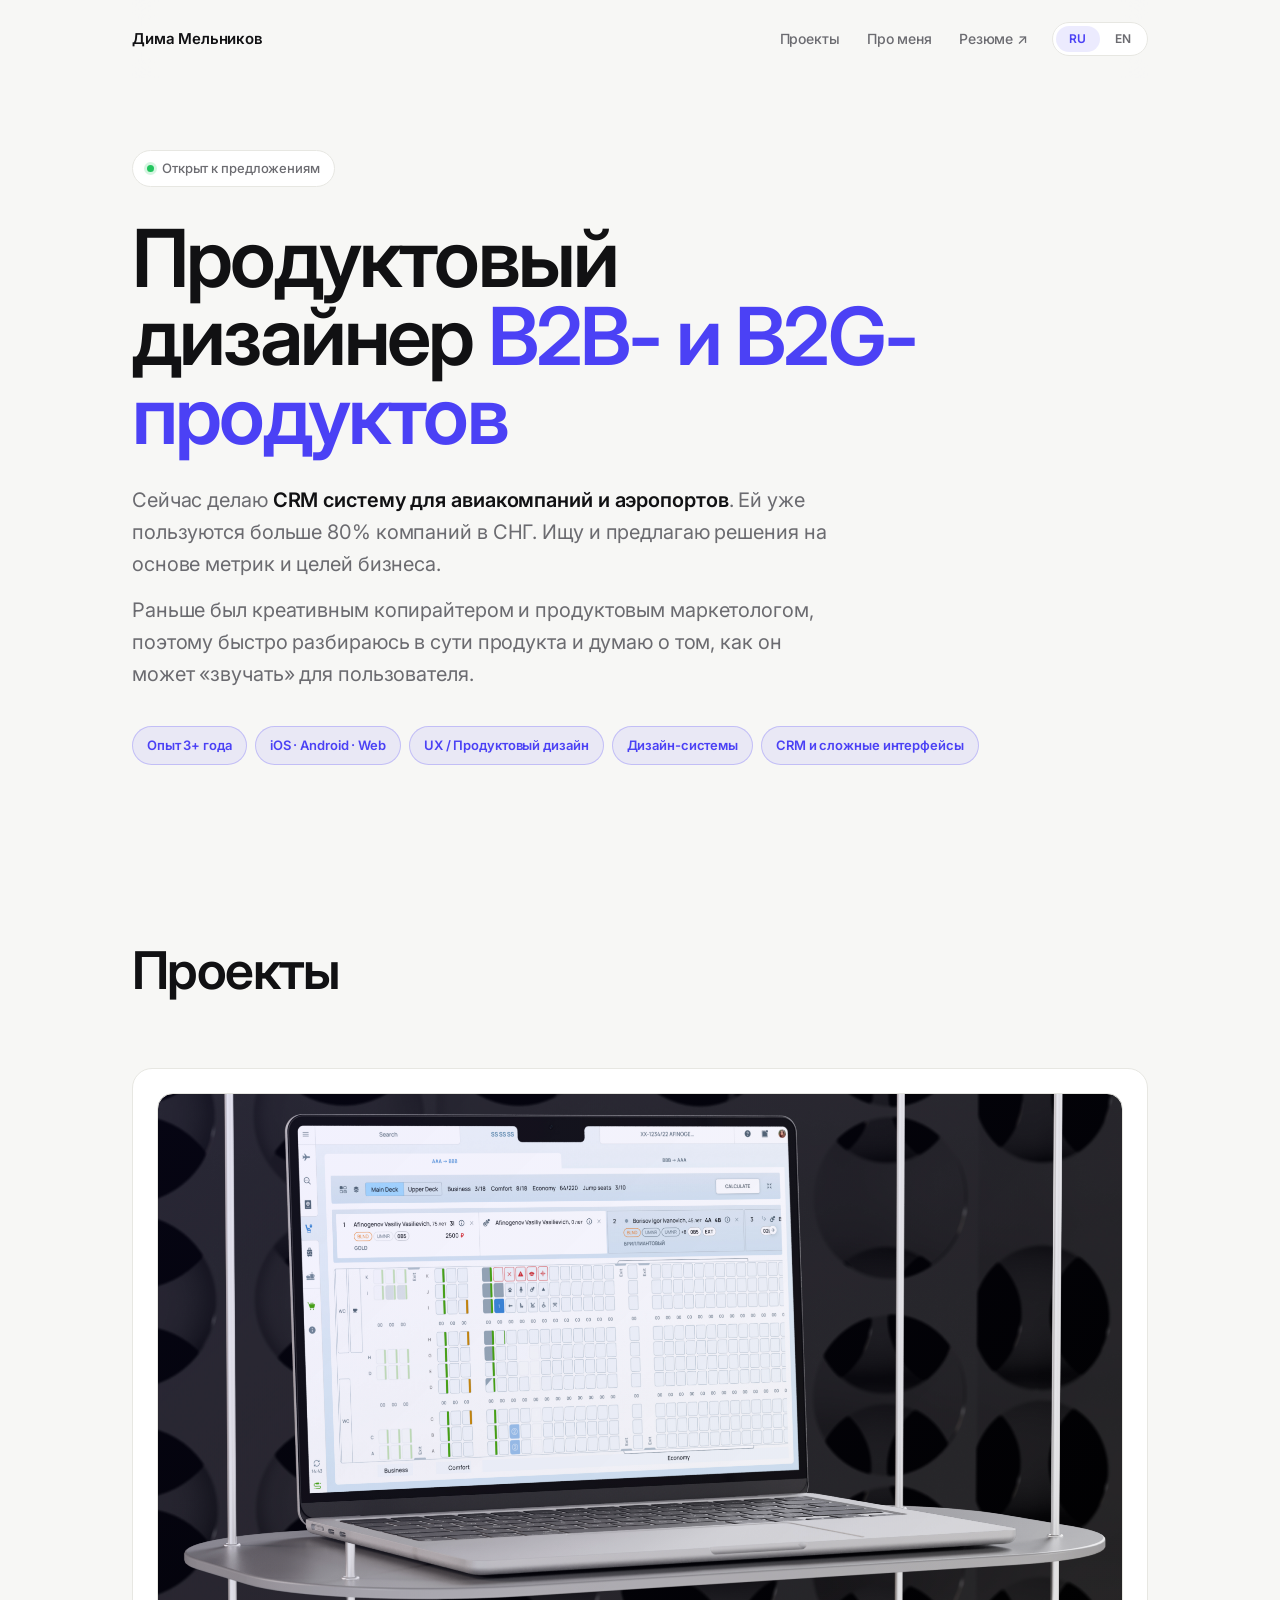
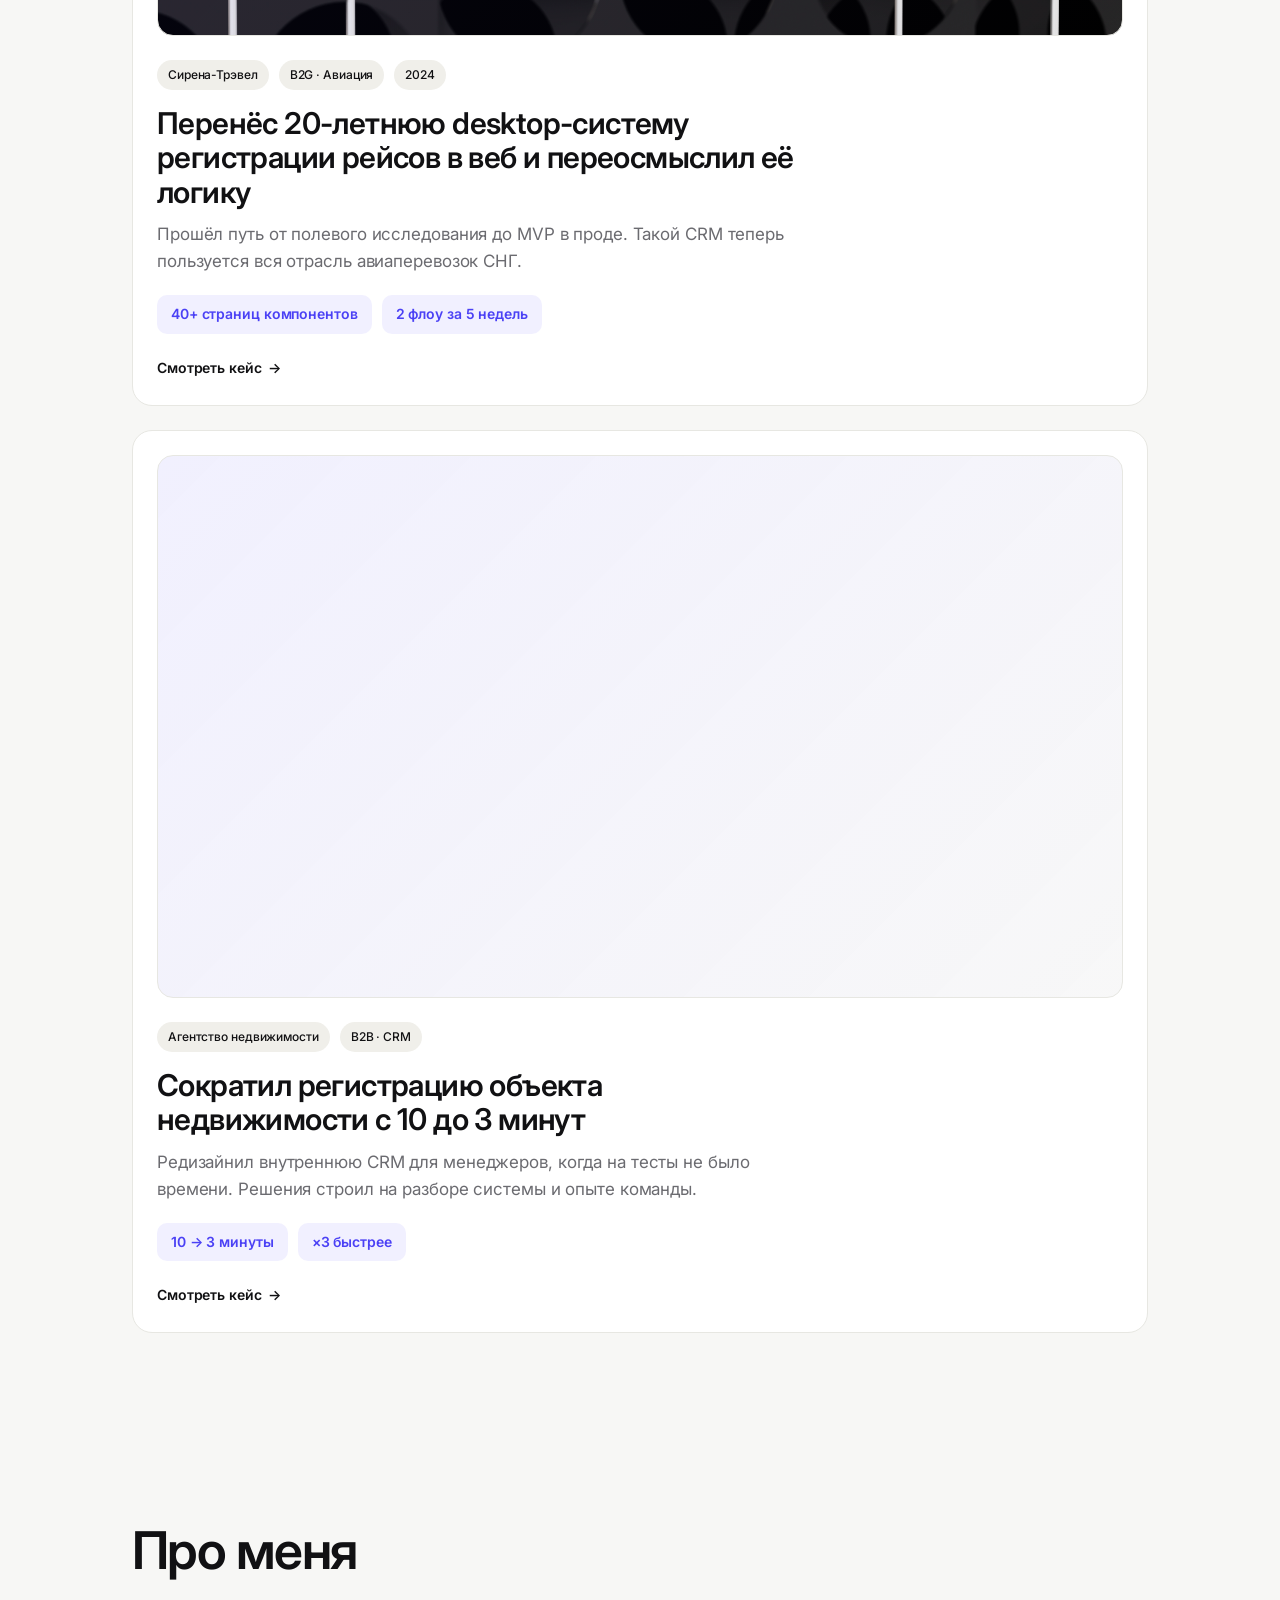
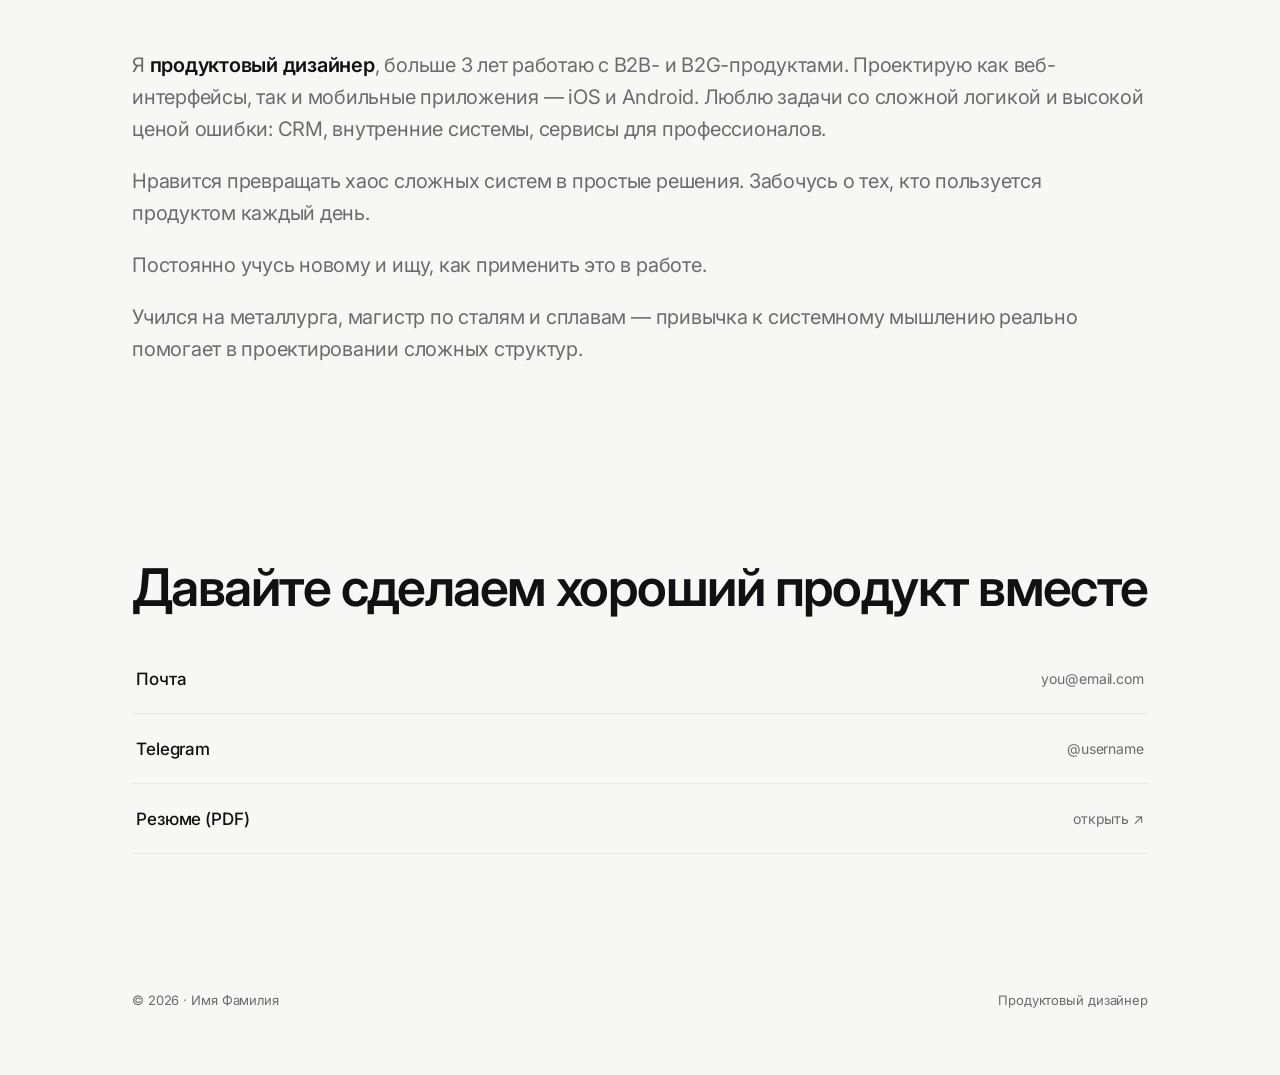
==== index.html @ 7b13df40 "Update index.html" ====
<!DOCTYPE html>
<html lang="ru">
<head>
<meta charset="UTF-8">
<meta name="viewport" content="width=device-width, initial-scale=1.0">
<title>Дима Мельников · Портфолио</title>
<link rel="preconnect" href="https://fonts.googleapis.com">
<link rel="preconnect" href="https://fonts.gstatic.com" crossorigin>
<link href="https://fonts.googleapis.com/css2?family=Inter:wght@400;500;600;700&display=swap" rel="stylesheet">
<link rel="stylesheet" href="styles.css">
</head>
<body>

<div class="wrap">
  <div class="topbar">
    <a class="sig" href="index.html"> Дима Мельников</a>
    <div class="topbar-right">
      <nav>
        <a href="#projects" data-i18n="nav_projects">Проекты</a>
        <a href="#about" data-i18n="nav_about">Про меня</a>
        <a href="#" data-resume data-i18n="nav_resume">Резюме ↗</a>
      </nav>
      <div class="lang-switch">
        <button data-lang="ru" class="active" aria-pressed="true">RU</button>
        <button data-lang="en" aria-pressed="false">EN</button>
      </div>
    </div>
  </div>
</div>

<!-- ================= HERO ================= -->
<div class="hero">
  <div class="wrap">
    <div class="avail"><span class="dot"></span> <span data-i18n="hero_badge">Открыт к предложениям</span></div>
    <h1 data-i18n="hero_h1">Продуктовый дизайнер <em>B2B- и B2G-продуктов</em></h1>
    <p class="lede" data-i18n="hero_lede1">Сейчас делаю <strong>CRM систему для авиакомпаний и аэропортов</strong>. Ей уже пользуются больше 80% компаний в СНГ. Ищу и предлагаю решения на основе метрик и целей бизнеса.</p>
    <p class="lede" data-i18n="hero_lede2">Раньше был креативным копирайтером и продуктовым маркетологом, поэтому быстро разбираюсь в сути продукта и думаю о том, как он может «звучать» для пользователя.</p>
    <div class="chips">
      <span class="chip chip-accent" data-i18n="chip1">Опыт 3+ года</span>
      <span class="chip chip-accent" data-i18n="chip5">iOS · Android · Web</span>
      <span class="chip chip-accent" data-i18n="chip2">UX / Продуктовый дизайн</span>
      <span class="chip chip-accent" data-i18n="chip3">Дизайн-системы</span>
      <span class="chip chip-accent" data-i18n="chip4">CRM и сложные интерфейсы</span>
    </div>
  </div>
</div>

<!-- ================= ПРОЕКТЫ ================= -->
<section id="projects">
  <div class="wrap">
    <div class="sec-head"><h2 data-i18n="sec_projects">Проекты</h2></div>

    <div class="cards">
      <!-- КАРТОЧКА КЕЙСА 1 -->
      <a class="case-card" href="case-avia.html">
        <div class="cover" style="--cover: url('cover-1.jpg')"></div>
        <div class="case-card-body">
          <div class="case-meta"><span class="tag" data-i18n="c1_tag1">Сирена-Трэвел</span><span class="tag" data-i18n="c1_tag2">B2G · Авиация</span><span class="tag" data-i18n="c1_tag3">2024</span></div>
          <h3 data-i18n="c1_title">Перенёс 20-летнюю desktop-систему регистрации рейсов в веб и переосмыслил её логику</h3>
          <p class="blurb" data-i18n="c1_blurb">Прошёл путь от полевого исследования до MVP в проде. Такой CRM теперь пользуется вся отрасль авиаперевозок СНГ.</p>
          <div class="result-inline">
            <span class="res" data-i18n="c1_res1">40+ страниц компонентов</span>
            <span class="res" data-i18n="c1_res2">2 флоу за 5 недель</span>
          </div>
          <span class="case-link"><span data-i18n="case_link">Смотреть кейс</span> <span class="arrow">→</span></span>
        </div>
      </a>

      <!-- КАРТОЧКА КЕЙСА 2 -->
      <a class="case-card" href="case-realty.html">
        <div class="cover" style="--cover: url('cover-2.jpg')"></div>
        <div class="case-card-body">
          <div class="case-meta"><span class="tag" data-i18n="c2_tag1">Агентство недвижимости</span><span class="tag" data-i18n="c2_tag2">B2B · CRM</span></div>
          <h3 data-i18n="c2_title">Сократил регистрацию объекта недвижимости с 10 до 3 минут</h3>
          <p class="blurb" data-i18n="c2_blurb">Редизайнил внутреннюю CRM для менеджеров, когда на тесты не было времени. Решения строил на разборе системы и опыте команды.</p>
          <div class="result-inline">
            <span class="res" data-i18n="c2_res1">10 → 3 минуты</span>
            <span class="res" data-i18n="c2_res2">×3 быстрее</span>
          </div>
          <span class="case-link"><span data-i18n="case_link">Смотреть кейс</span> <span class="arrow">→</span></span>
        </div>
      </a>
    </div>
  </div>
</section>

<!-- ================= ЧТО ЕЩЁ УМЕЮ ================= -->
<!-- ================= ПРО МЕНЯ ================= -->
<section class="about" id="about">
  <div class="wrap">
    <div class="sec-head"><h2 data-i18n="sec_about">Про меня</h2></div>
    <div class="body">
      <p data-i18n="about_p1">Я <strong>продуктовый дизайнер</strong>, больше 3 лет работаю с B2B- и B2G-продуктами. Проектирую как веб-интерфейсы, так и мобильные приложения — iOS и Android. Люблю задачи со сложной логикой и высокой ценой ошибки: CRM, внутренние системы, сервисы для профессионалов.</p>
      <p data-i18n="about_p2">Нравится превращать хаос сложных систем в простые решения. Забочусь о тех, кто пользуется продуктом каждый день.</p>
      <p data-i18n="about_p3">Постоянно учусь новому и ищу, как применить это в работе.</p>
      <p data-i18n="about_p4">Учился на металлурга, магистр по сталям и сплавам — привычка к системному мышлению реально помогает в проектировании сложных структур.</p>
    </div>
  </div>
</section>

<!-- ================= КОНТАКТЫ ================= -->
<section class="contact" id="contact">
  <div class="wrap">
    <h2 data-i18n="contact_h2">Давайте сделаем хороший продукт вместе</h2>
    <div class="links">
      <a href="mailto:you@email.com"><span data-i18n="contact_email_label">Почта</span><span class="k">you@email.com</span></a>
      <a href="https://t.me/username"><span data-i18n="contact_tg_label">Telegram</span><span class="k">@username</span></a>
      <a href="#" data-resume><span data-i18n="contact_resume_label">Резюме (PDF)</span><span class="k" data-i18n="contact_resume_val">открыть ↗</span></a>
    </div>
  </div>
</section>

<footer>
  <div class="wrap foot-meta">
    <span>© 2026 · Имя Фамилия</span>
    <span data-i18n="footer_role">Продуктовый дизайнер</span>
  </div>
</footer>

<script>
var RESUME_URL = ""; // вставь ссылку на резюме — подставится во все места на всех страницах
if(RESUME_URL){document.querySelectorAll('[data-resume]').forEach(function(a){a.href=RESUME_URL;});}
</script>
<script>
window.TRANSLATIONS = {
  __title: {ru:"Портфолио · Продуктовый дизайнер", en:"Portfolio · Product Designer"},
  nav_projects: {ru:"Проекты", en:"Projects"},
  nav_about: {ru:"Про меня", en:"About"},
  nav_resume: {ru:"Резюме ↗", en:"Resume ↗"},
  hero_badge: {ru:"Открыт к предложениям", en:"Open to opportunities"},
  hero_h1: {ru:'Продуктовый дизайнер <em>B2B- и B2G-продуктов</em>', en:'Product designer for <em>B2B and B2G products</em>'},
  hero_lede1: {ru:'Сейчас делаю <strong>CRM систему для авиакомпаний и аэропортов</strong>. Ей уже пользуются больше 80% компаний в СНГ. Ищу и предлагаю решения на основе метрик и целей бизнеса.', en:"Right now I'm building a <strong>CRM system for airlines and airports</strong>. It's already used by more than 80% of companies across the CIS. I look for and propose solutions based on metrics and business goals."},
  hero_lede2: {ru:'Раньше был креативным копирайтером и продуктовым маркетологом, поэтому быстро разбираюсь в сути продукта и думаю о том, как он может «звучать» для пользователя.', en:"I used to work as a creative copywriter and product marketer, so I get to the core of a product quickly and think about how it should \u201csound\u201d to the user."},
  chip1: {ru:"Опыт 3+ года", en:"3+ years of experience"},
  chip5: {ru:"iOS · Android · Web", en:"iOS · Android · Web"},
  chip2: {ru:"UX / Продуктовый дизайн", en:"UX / Product design"},
  chip3: {ru:"Дизайн-системы", en:"Design systems"},
  chip4: {ru:"CRM и сложные интерфейсы", en:"CRM & complex interfaces"},
  sec_projects: {ru:"Проекты", en:"Projects"},
  c1_tag1: {ru:"Сирена-Трэвел", en:"Sirena-Travel"},
  c1_tag2: {ru:"B2G · Авиация", en:"B2G · Aviation"},
  c1_tag3: {ru:"2024", en:"2024"},
  c1_title: {ru:"Перенёс 20-летнюю desktop-систему регистрации рейсов в веб и переосмыслил её логику", en:"Migrated a 20-year-old desktop check-in system to the web and rethought its logic"},
  c1_blurb: {ru:"Прошёл путь от полевого исследования до MVP в проде. Такой CRM теперь пользуется вся отрасль авиаперевозок СНГ.", en:"Went from field research all the way to a live MVP. This CRM is now used across the entire CIS air travel industry."},
  c1_res1: {ru:"40+ страниц компонентов", en:"40+ component pages"},
  c1_res2: {ru:"2 флоу за 5 недель", en:"2 flows in 5 weeks"},
  case_link: {ru:"Смотреть кейс", en:"View case"},
  c2_tag1: {ru:"Агентство недвижимости", en:"Real estate agency"},
  c2_tag2: {ru:"B2B · CRM", en:"B2B · CRM"},
  c2_title: {ru:"Сократил регистрацию объекта недвижимости с 10 до 3 минут", en:"Cut property registration time from 10 minutes to 3"},
  c2_blurb: {ru:"Редизайнил внутреннюю CRM для менеджеров, когда на тесты не было времени. Решения строил на разборе системы и опыте команды.", en:"Redesigned an internal CRM for managers with no time for user testing. Decisions were based on system analysis and the team's own experience."},
  c2_res1: {ru:"10 → 3 минуты", en:"10 → 3 minutes"},
  c2_res2: {ru:"×3 быстрее", en:"3× faster"},
  sec_about: {ru:"Про меня", en:"About me"},
  about_p1: {ru:'Я <strong>продуктовый дизайнер</strong>, больше 3 лет работаю с B2B- и B2G-продуктами. Проектирую как веб-интерфейсы, так и мобильные приложения — iOS и Android. Люблю задачи со сложной логикой и высокой ценой ошибки: CRM, внутренние системы, сервисы для профессионалов.', en:"I'm a <strong>product designer</strong> with more than 3 years working on B2B and B2G products. I design both web interfaces and mobile apps, iOS and Android. I love problems with complex logic and a high cost of error: CRM systems, internal tools, services built for professionals."},
  about_p2: {ru:"Нравится превращать хаос сложных систем в простые решения. Забочусь о тех, кто пользуется продуктом каждый день.", en:"I enjoy turning the chaos of complex systems into simple solutions, and I care about the people who use the product every day."},
  about_p3: {ru:"Постоянно учусь новому и ищу, как применить это в работе.", en:"I keep learning new things and looking for ways to put them to work."},
  about_p4: {ru:"Учился на металлурга, магистр по сталям и сплавам — привычка к системному мышлению реально помогает в проектировании сложных структур.", en:"Trained as a metallurgical engineer, with a master's in steels and alloys — that habit of systems thinking genuinely helps when designing complex structures."},
  contact_h2: {ru:"Давайте сделаем хороший продукт вместе", en:"Let's build a great product together"},
  contact_email_label: {ru:"Почта", en:"Email"},
  contact_tg_label: {ru:"Telegram", en:"Telegram"},
  contact_resume_label: {ru:"Резюме (PDF)", en:"Resume (PDF)"},
  contact_resume_val: {ru:"открыть ↗", en:"open ↗"},
  footer_role: {ru:"Продуктовый дизайнер", en:"Product designer"}
};
</script>
<script src="i18n.js"></script>
</body>
</html>
---- styles.css ----
/* ============================================================
   КАК РЕДАКТИРОВАТЬ
   • Тексты — прямо в HTML каждой страницы
   • Цвета/шрифты — здесь, в блоке :root
   • Обложки и скриншоты — замени url('cover-1.jpg') / url('shot-1.jpg') на свои файлы
   • Резюме — впиши RESUME_URL один раз в конце index.html
   ============================================================ */
:root{
  --bg:       #F7F7F5;   /* мягкий тёплый белый */
  --ink:      #111113;   /* почти чёрный */
  --ink-soft: #6B6B70;   /* серый текст */
  --line:     #E7E7E2;   /* тонкие линии */
  --accent:   #4B41F5;   /* электрик-индиго — современный акцент */
  --accent-2: #F0EFEA;   /* заливка-чип */
  --paper:    #FFFFFF;
  --mono: "SF Mono","SFMono-Regular",ui-monospace,"JetBrains Mono","Menlo",monospace;
  --sans: "Inter",-apple-system,BlinkMacSystemFont,"Segoe UI","Helvetica Neue",Arial,sans-serif;
  --maxw: 1080px;
}
*{box-sizing:border-box;margin:0;padding:0}
html{scroll-behavior:smooth}
body{background:var(--bg);color:var(--ink);font-family:var(--sans);
  font-size:17px;line-height:1.6;-webkit-font-smoothing:antialiased;letter-spacing:-.006em;}
a{color:inherit}
img{max-width:100%;display:block}
.wrap{max-width:var(--maxw);margin:0 auto;padding:0 32px}
.mono{font-family:var(--mono);font-size:12px;letter-spacing:.02em;
  text-transform:uppercase;color:var(--ink-soft);}

/* ---------- топбар ---------- */
.topbar{display:flex;justify-content:space-between;align-items:center;
  padding:22px 0;position:sticky;top:0;background:rgba(247,247,245,.8);
  backdrop-filter:blur(12px);z-index:10;}
.topbar-right{display:flex;align-items:center;gap:24px}
.sig{font-weight:600;font-size:15px;letter-spacing:-.01em;text-decoration:none;}
.sig b{color:var(--accent)}
nav a{font-size:14px;text-decoration:none;margin-left:22px;
  color:var(--ink-soft);transition:color .2s;font-weight:500;}
nav a:hover{color:var(--ink)}
.lang-switch{display:flex;align-items:center;background:var(--paper);
  border:1px solid var(--line);border-radius:100px;padding:3px;gap:2px;}
.lang-switch button{-webkit-appearance:none;appearance:none;border:none;
  background:transparent;cursor:pointer;font-family:var(--sans);
  font-size:12px;font-weight:600;letter-spacing:.02em;line-height:1;
  color:var(--ink-soft);padding:7px 13px;border-radius:100px;
  transition:background .2s,color .2s;}
.lang-switch button:hover:not(.active){color:var(--ink)}
.lang-switch button:focus-visible{outline:2px solid var(--accent);outline-offset:2px}
.lang-switch button.active{background:rgba(75,65,245,.1);color:var(--accent)}

/* ---------- HERO (главная) ---------- */
.hero{padding:72px 0 76px}
.avail{display:inline-flex;align-items:center;gap:8px;font-size:13px;
  font-weight:500;color:var(--ink-soft);margin-bottom:32px;
  background:var(--paper);border:1px solid var(--line);
  padding:7px 14px;border-radius:100px;}
.avail .dot{width:7px;height:7px;border-radius:50%;background:#22C55E;
  box-shadow:0 0 0 3px rgba(34,197,94,.18)}
.hero h1{font-weight:600;font-size:clamp(40px,7vw,80px);line-height:.98;
  letter-spacing:-.035em;max-width:16ch;margin-bottom:30px;}
.hero h1 em{font-style:normal;color:var(--accent)}
.lede{font-size:20px;max-width:54ch;color:var(--ink-soft);margin-bottom:14px}
.lede strong{color:var(--ink);font-weight:600}
.chips{margin-top:36px;display:flex;gap:8px;flex-wrap:wrap}
.chip{font-size:13px;font-weight:500;color:var(--ink);
  background:var(--paper);border:1px solid var(--line);
  padding:8px 14px;border-radius:100px;}
.chip.chip-accent{color:var(--accent);background:rgba(75,65,245,.08);
  border-color:rgba(75,65,245,.25);font-weight:600;}

/* ---------- секции ---------- */
section{padding:88px 0}
.sec-head{margin-bottom:56px}
.sec-head h2{font-weight:600;font-size:clamp(28px,4.6vw,52px);letter-spacing:-.03em}

/* ---------- карточка проекта (главная) ---------- */
.cards{display:flex;flex-direction:column;gap:24px}
.case-card{display:block;text-decoration:none;color:inherit;
  background:var(--paper);border:1px solid var(--line);border-radius:20px;
  padding:24px;transition:border-color .2s,transform .2s,box-shadow .2s;}
.case-card:hover{border-color:var(--accent);transform:translateY(-2px);
  box-shadow:0 12px 32px rgba(17,17,19,.06);}
.case-card .cover{margin:0 0 24px}
.case-card-body .case-meta{display:flex;gap:10px;align-items:center;flex-wrap:wrap;
  font-size:13px;font-weight:500;color:var(--ink-soft);margin-bottom:16px;}
.case-card-body .case-meta .tag{background:var(--accent-2);padding:5px 11px;border-radius:100px;
  color:var(--ink);font-size:12px;}
.case-card-body h3{font-size:clamp(22px,2.6vw,30px);font-weight:600;line-height:1.15;
  letter-spacing:-.02em;margin-bottom:12px;max-width:34ch;}
.case-card-body .blurb{color:var(--ink-soft);max-width:60ch;margin-bottom:20px}
.result-inline{display:flex;gap:10px;flex-wrap:wrap;margin-bottom:20px}
.result-inline .res{font-size:14px;font-weight:600;color:var(--accent);
  background:rgba(75,65,245,.08);border-radius:10px;padding:8px 14px;}
.case-link{display:inline-flex;align-items:center;gap:6px;font-size:14px;
  font-weight:600;color:var(--ink);}
.case-card:hover .case-link{color:var(--accent)}
.case-link .arrow{transition:transform .2s}
.case-card:hover .case-link .arrow{transform:translateX(4px)}

/* обложка (общая для карточек и детальных страниц) */
.cover{aspect-ratio:16/9;border-radius:16px;overflow:hidden;
  border:1px solid var(--line);
  background:linear-gradient(135deg,rgba(75,65,245,.08),rgba(17,17,19,.03)),
    var(--cover,#EEEEEA);background-size:cover;background-position:center;position:relative;}
.cover .ph{position:absolute;inset:0;display:flex;align-items:center;justify-content:center;
  font-family:var(--mono);font-size:11px;letter-spacing:.04em;text-transform:uppercase;color:var(--ink-soft)}

/* ---------- про меня ---------- */
.about{}
.about .body{}
.about p{font-size:20px;color:var(--ink-soft);margin-bottom:20px;letter-spacing:-.012em}
.about p strong{color:var(--ink);font-weight:600}

/* ---------- контакты ---------- */
.contact{}
.contact h2{font-weight:600;font-size:clamp(30px,4.6vw,52px);
  margin-bottom:32px;letter-spacing:-.03em;line-height:1.02}
.links{display:flex;flex-direction:column;gap:2px}
.links a{display:flex;justify-content:space-between;align-items:center;
  padding:20px 4px;border-bottom:1px solid var(--line);text-decoration:none;
  font-size:17px;font-weight:500;transition:padding .2s,color .2s;}
.links a:hover{padding-left:14px;color:var(--accent)}
.links a .k{font-size:14px;color:var(--ink-soft);font-weight:400}
.links a:hover .k{color:var(--accent)}

footer{padding:48px 0 64px}
.foot-meta{display:flex;justify-content:space-between;flex-wrap:wrap;gap:10px;
  font-size:13px;color:var(--ink-soft)}

/* ============================================================
   СТРАНИЦА ОТДЕЛЬНОГО КЕЙСА (case-*.html)
   ============================================================ */
.back-link{display:inline-flex;align-items:center;gap:8px;font-size:14px;
  font-weight:500;color:var(--ink-soft);text-decoration:none;margin-bottom:28px;
  transition:color .2s;}
.back-link:hover{color:var(--accent)}

.case-hero{padding:56px 0 0}
.case-hero .case-meta{display:flex;gap:10px;align-items:center;flex-wrap:wrap;
  font-size:13px;font-weight:500;color:var(--ink-soft);margin-bottom:20px;}
.case-hero .case-meta .tag{background:var(--accent-2);padding:5px 11px;border-radius:100px;
  color:var(--ink);font-size:12px;}
.case-hero h1{font-size:clamp(32px,4.4vw,52px);font-weight:600;line-height:1.1;
  letter-spacing:-.025em;margin-bottom:20px;max-width:24ch;}
.case-hero .role-line{font-size:15px;color:var(--ink-soft);margin-bottom:40px}
.case-hero .role-line b{color:var(--ink);font-weight:600}

.case-body{padding-top:0}
.case-body .cover{margin:8px 0 48px}
.case-body p{color:var(--ink-soft);max-width:66ch;margin-bottom:18px}
.case-body p strong{color:var(--ink);font-weight:600}
.case-body h2{font-size:14px;font-weight:600;letter-spacing:.02em;
  text-transform:uppercase;color:var(--accent);margin:44px 0 14px;}
.case-body ul{list-style:none;margin:0 0 18px;max-width:66ch}
.case-body li{color:var(--ink-soft);padding-left:24px;position:relative;margin-bottom:10px}
.case-body li::before{content:"";position:absolute;left:2px;top:11px;
  width:6px;height:6px;border-radius:50%;background:var(--accent)}

/* KPI — результат выделен цветом */
.result{display:flex;gap:16px;flex-wrap:wrap;margin-top:32px}
.result .kpi{flex:1;min-width:150px;background:rgba(75,65,245,.06);
  border:1px solid rgba(75,65,245,.18);border-radius:14px;padding:22px 24px;}
.result .kpi b{display:block;font-size:26px;font-weight:600;
  color:var(--accent);line-height:1;margin-bottom:10px;letter-spacing:-.03em}
.result .kpi span{font-size:13px;color:var(--ink-soft)}

/* Скриншоты макетов — места под вставку */
.shots{display:flex;flex-direction:column;gap:20px;margin:20px 0 12px}
.shot{aspect-ratio:16/10;border-radius:16px;border:1.5px dashed var(--line);
  background:var(--paper);display:flex;align-items:center;justify-content:center;
  flex-direction:column;gap:8px;}
.shot .ic{font-size:22px;color:var(--ink-soft)}
.shot .lbl{font-family:var(--mono);font-size:11px;letter-spacing:.04em;
  text-transform:uppercase;color:var(--ink-soft);}

.case-nav{padding:48px 0;display:flex;
  justify-content:space-between;align-items:center;flex-wrap:wrap;gap:16px;}
.case-nav a{text-decoration:none;font-size:15px;font-weight:600;color:var(--ink);
  transition:color .2s;}
.case-nav a:hover{color:var(--accent)}

@media (max-width:700px){
  .wrap{padding:0 20px}
  section{padding:60px 0}
  nav a{margin-left:14px}
  .result .kpi{min-width:calc(50% - 8px)}
  .case-hero{padding-top:36px}
}
@media (prefers-reduced-motion:reduce){*{transition:none!important;scroll-behavior:auto!important}}
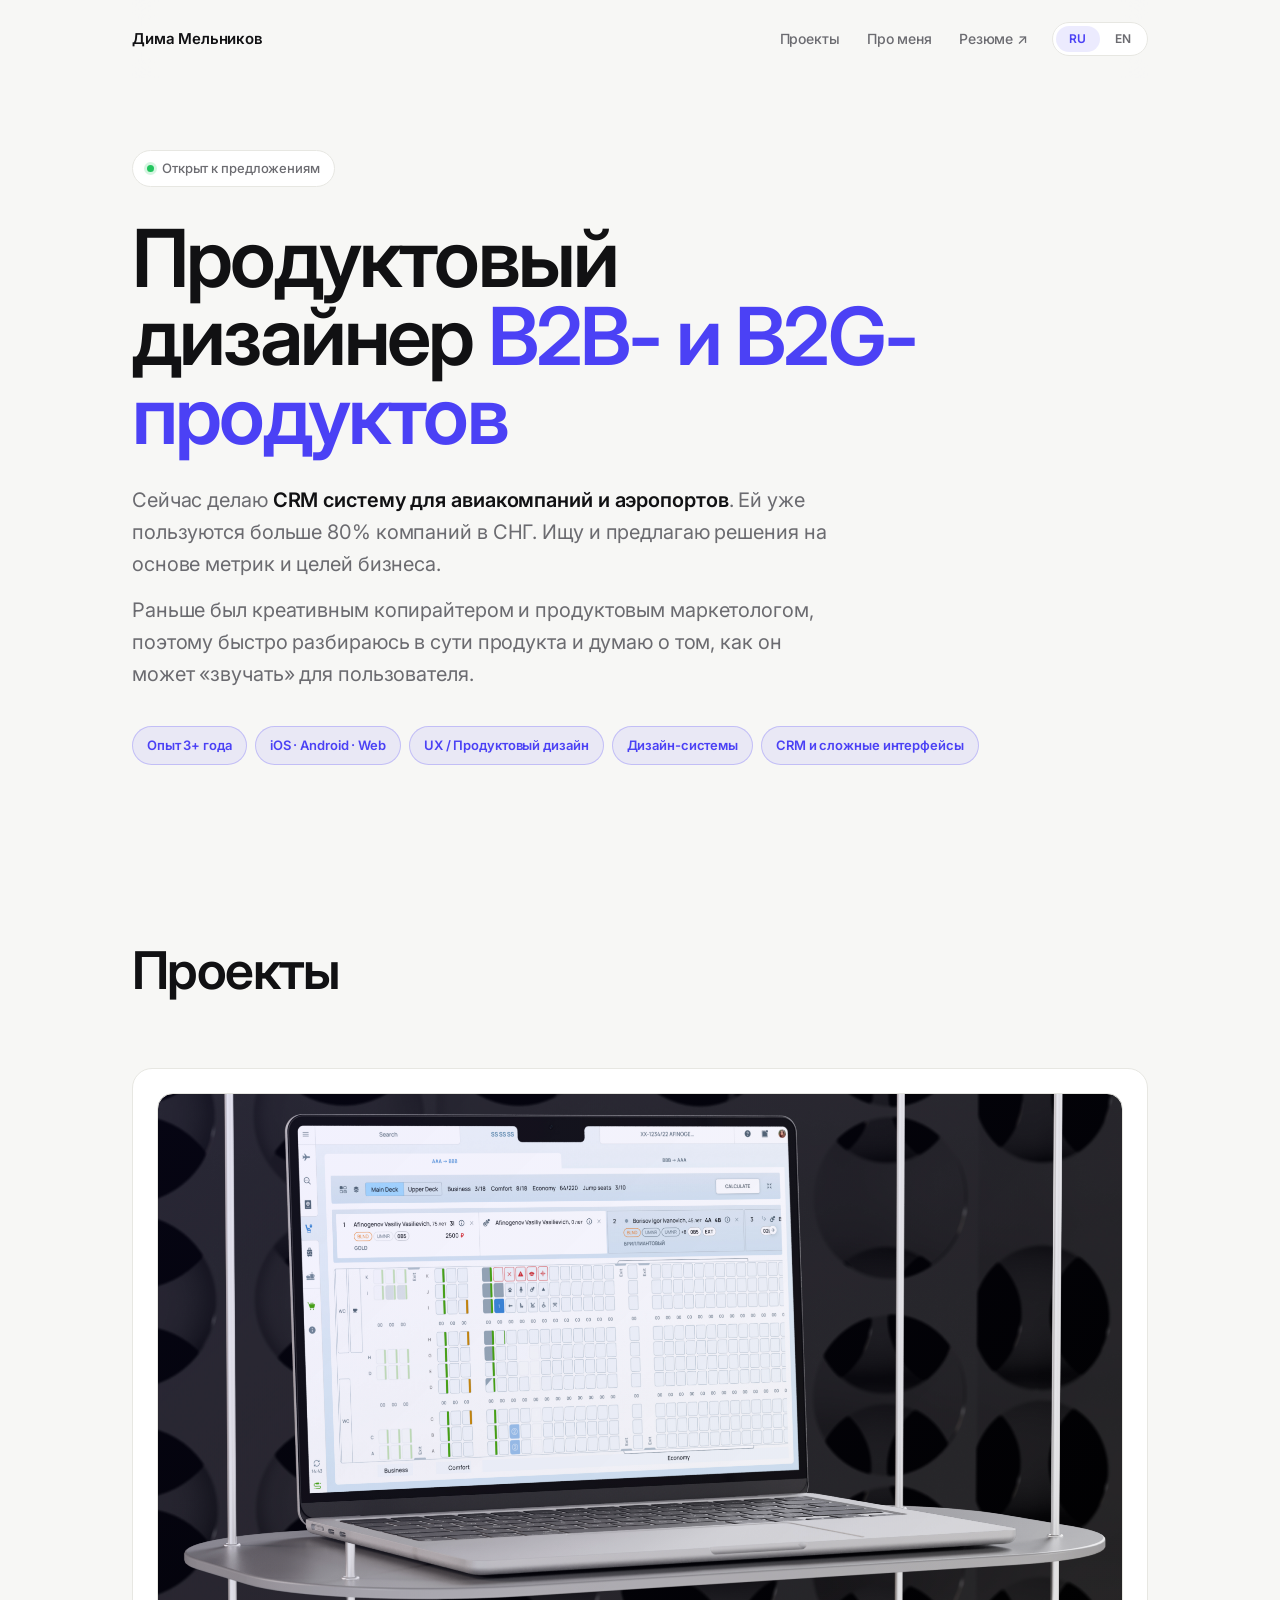
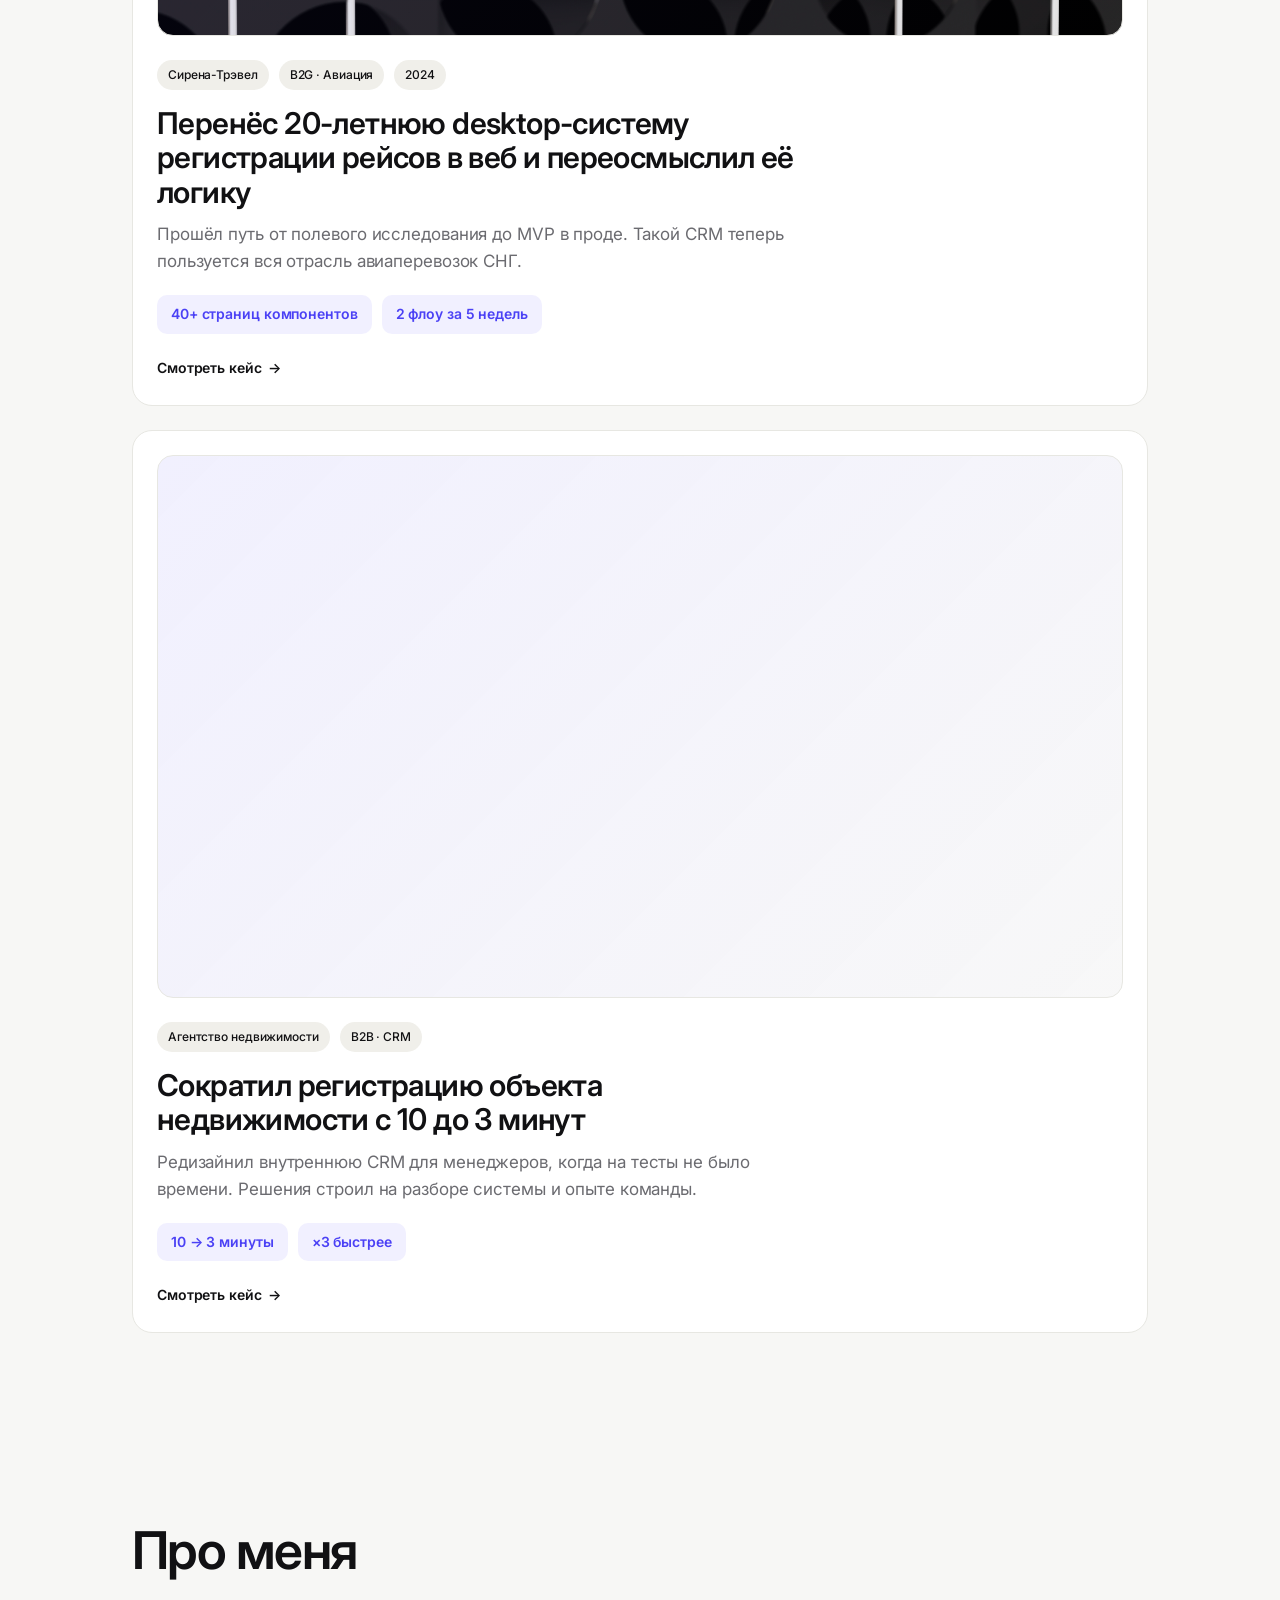
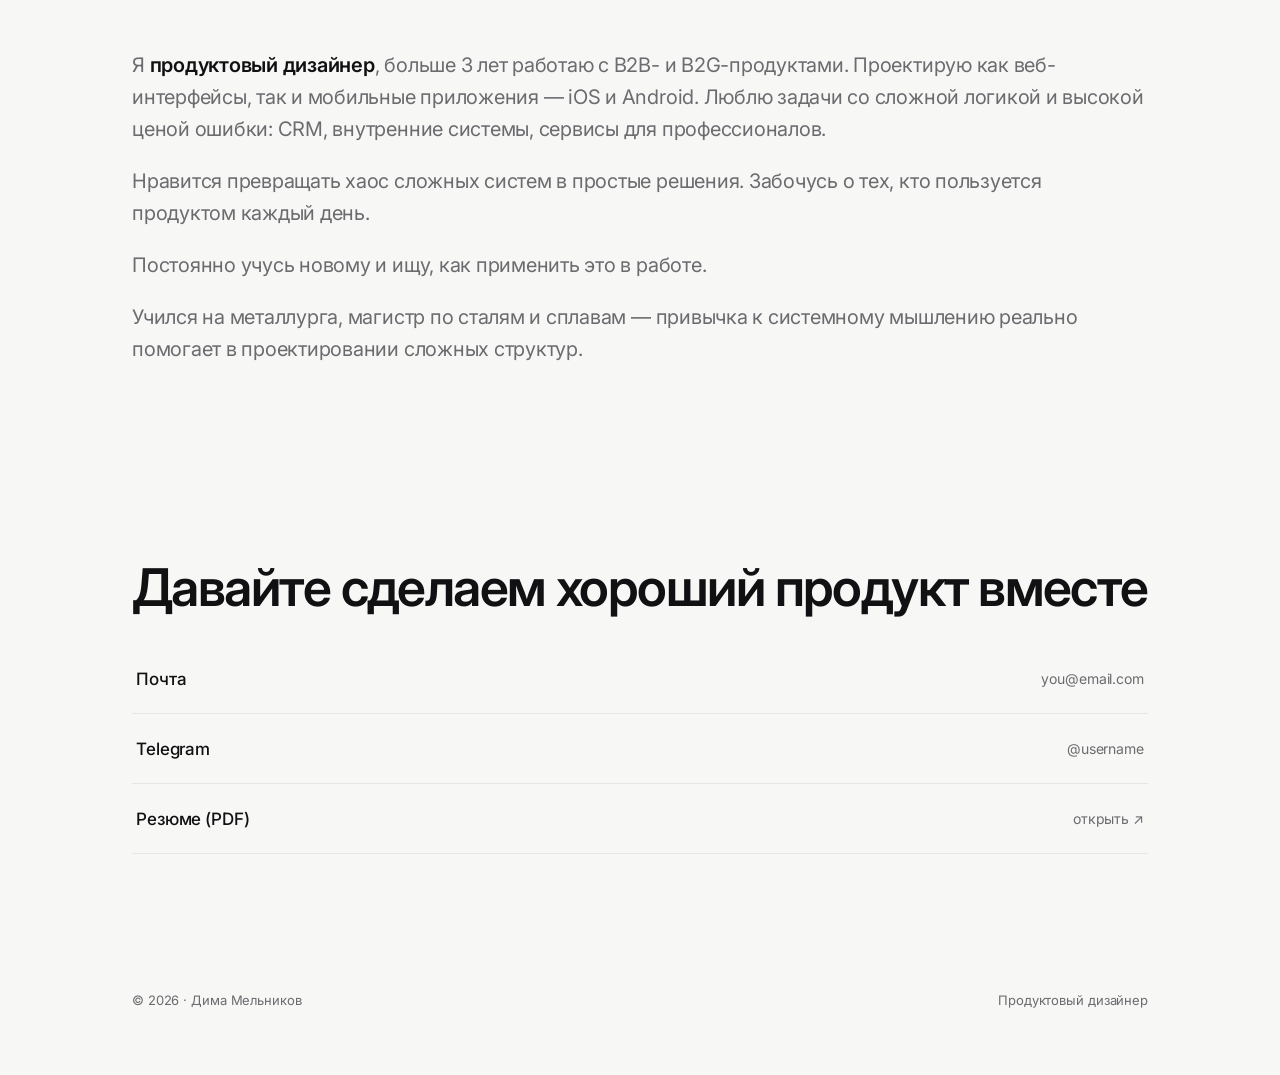
==== commit e26720ec: "Add files via upload" ====
--- a/index.html
+++ b/index.html
@@ -3,7 +3,7 @@
 <head>
 <meta charset="UTF-8">
 <meta name="viewport" content="width=device-width, initial-scale=1.0">
-<title>Дима Мельников · Портфолио</title>
+<title>Дима Мельников Портфолио</title>
 <link rel="preconnect" href="https://fonts.googleapis.com">
 <link rel="preconnect" href="https://fonts.gstatic.com" crossorigin>
 <link href="https://fonts.googleapis.com/css2?family=Inter:wght@400;500;600;700&display=swap" rel="stylesheet">
@@ -13,7 +13,7 @@
 
 <div class="wrap">
   <div class="topbar">
-    <a class="sig" href="index.html"> Дима Мельников</a>
+    <a class="sig" href="index.html" data-i18n="sig_name">Дима Мельников</a>
     <div class="topbar-right">
       <nav>
         <a href="#projects" data-i18n="nav_projects">Проекты</a>
@@ -112,7 +112,7 @@
 
 <footer>
   <div class="wrap foot-meta">
-    <span>© 2026 · Имя Фамилия</span>
+    <span>© 2026 · Дима Мельников</span>
     <span data-i18n="footer_role">Продуктовый дизайнер</span>
   </div>
 </footer>
@@ -123,7 +123,8 @@
 </script>
 <script>
 window.TRANSLATIONS = {
-  __title: {ru:"Портфолио · Продуктовый дизайнер", en:"Portfolio · Product Designer"},
+  __title: {ru:"Дима Мельников Портфолио", en:"Dima Melnikov Portfolio"},
+  sig_name: {ru:"Дима Мельников", en:"Dima Melnikov"},
   nav_projects: {ru:"Проекты", en:"Projects"},
   nav_about: {ru:"Про меня", en:"About"},
   nav_resume: {ru:"Резюме ↗", en:"Resume ↗"},
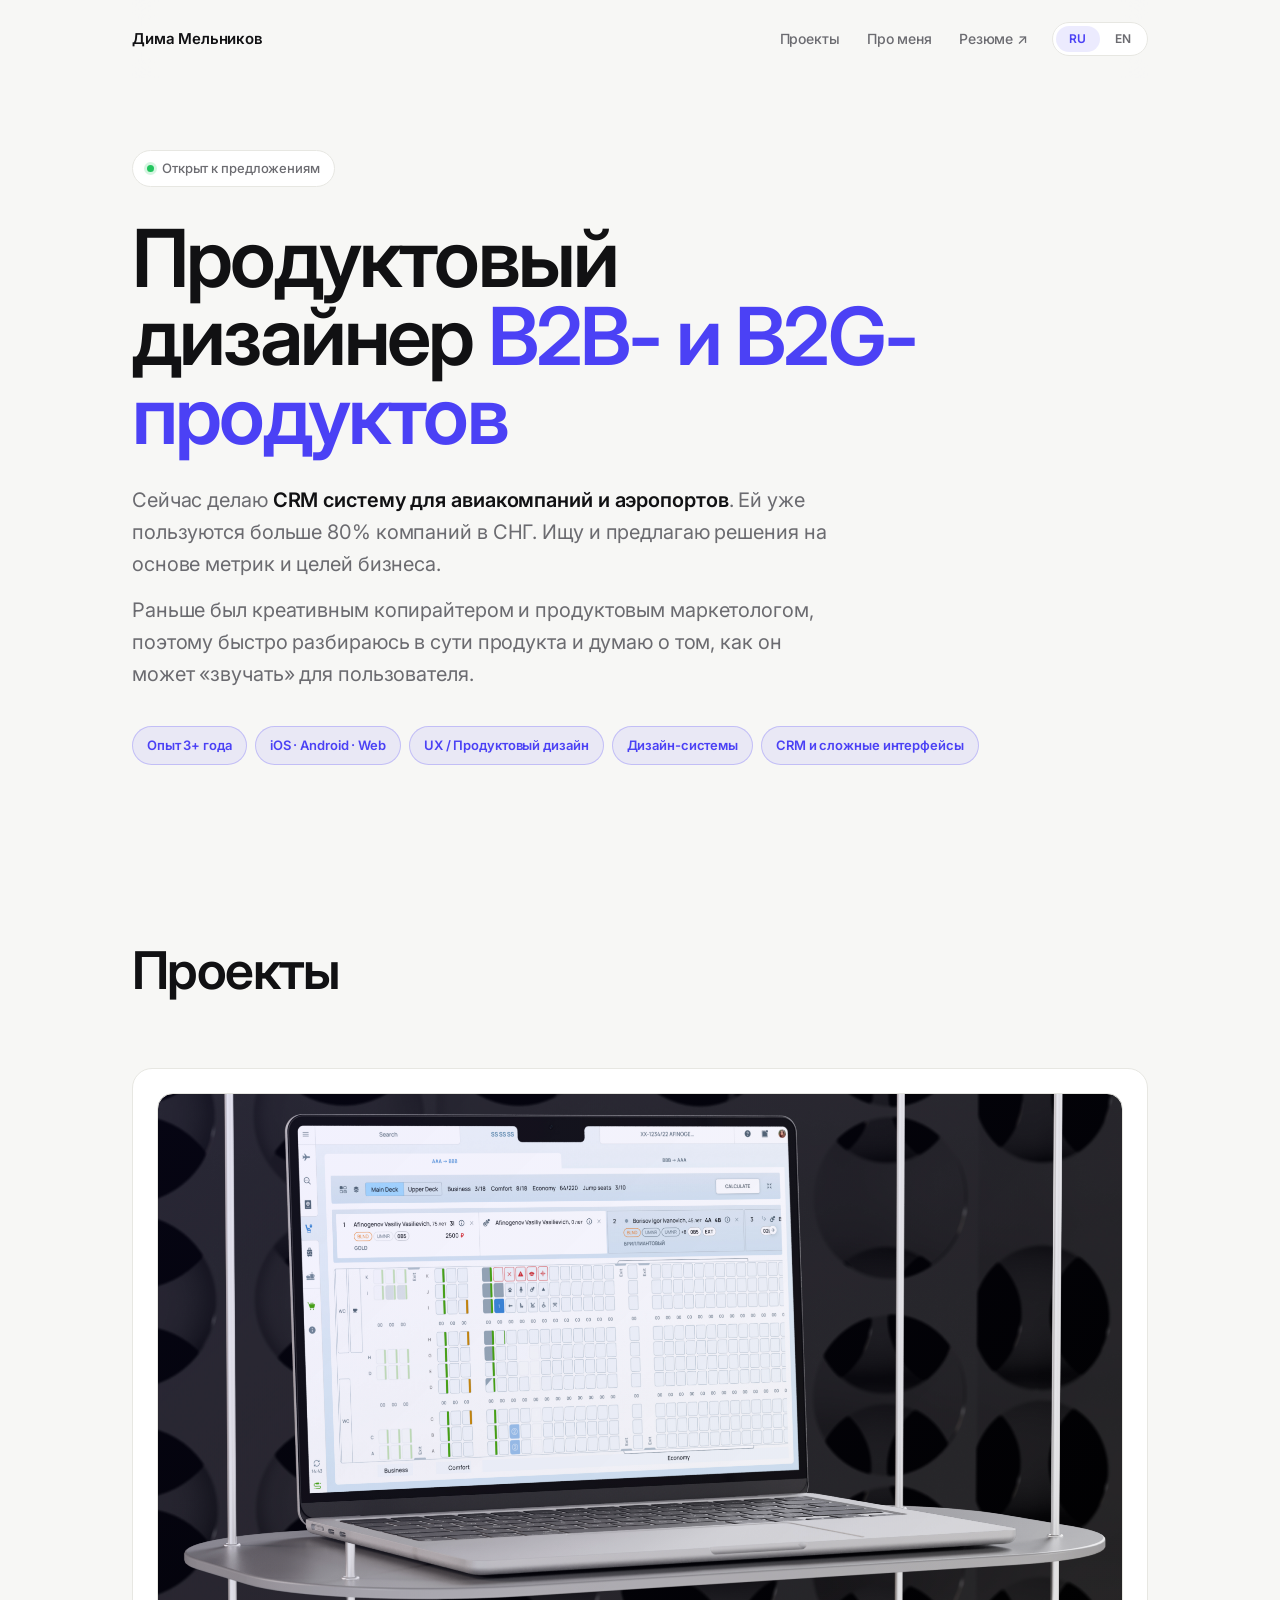
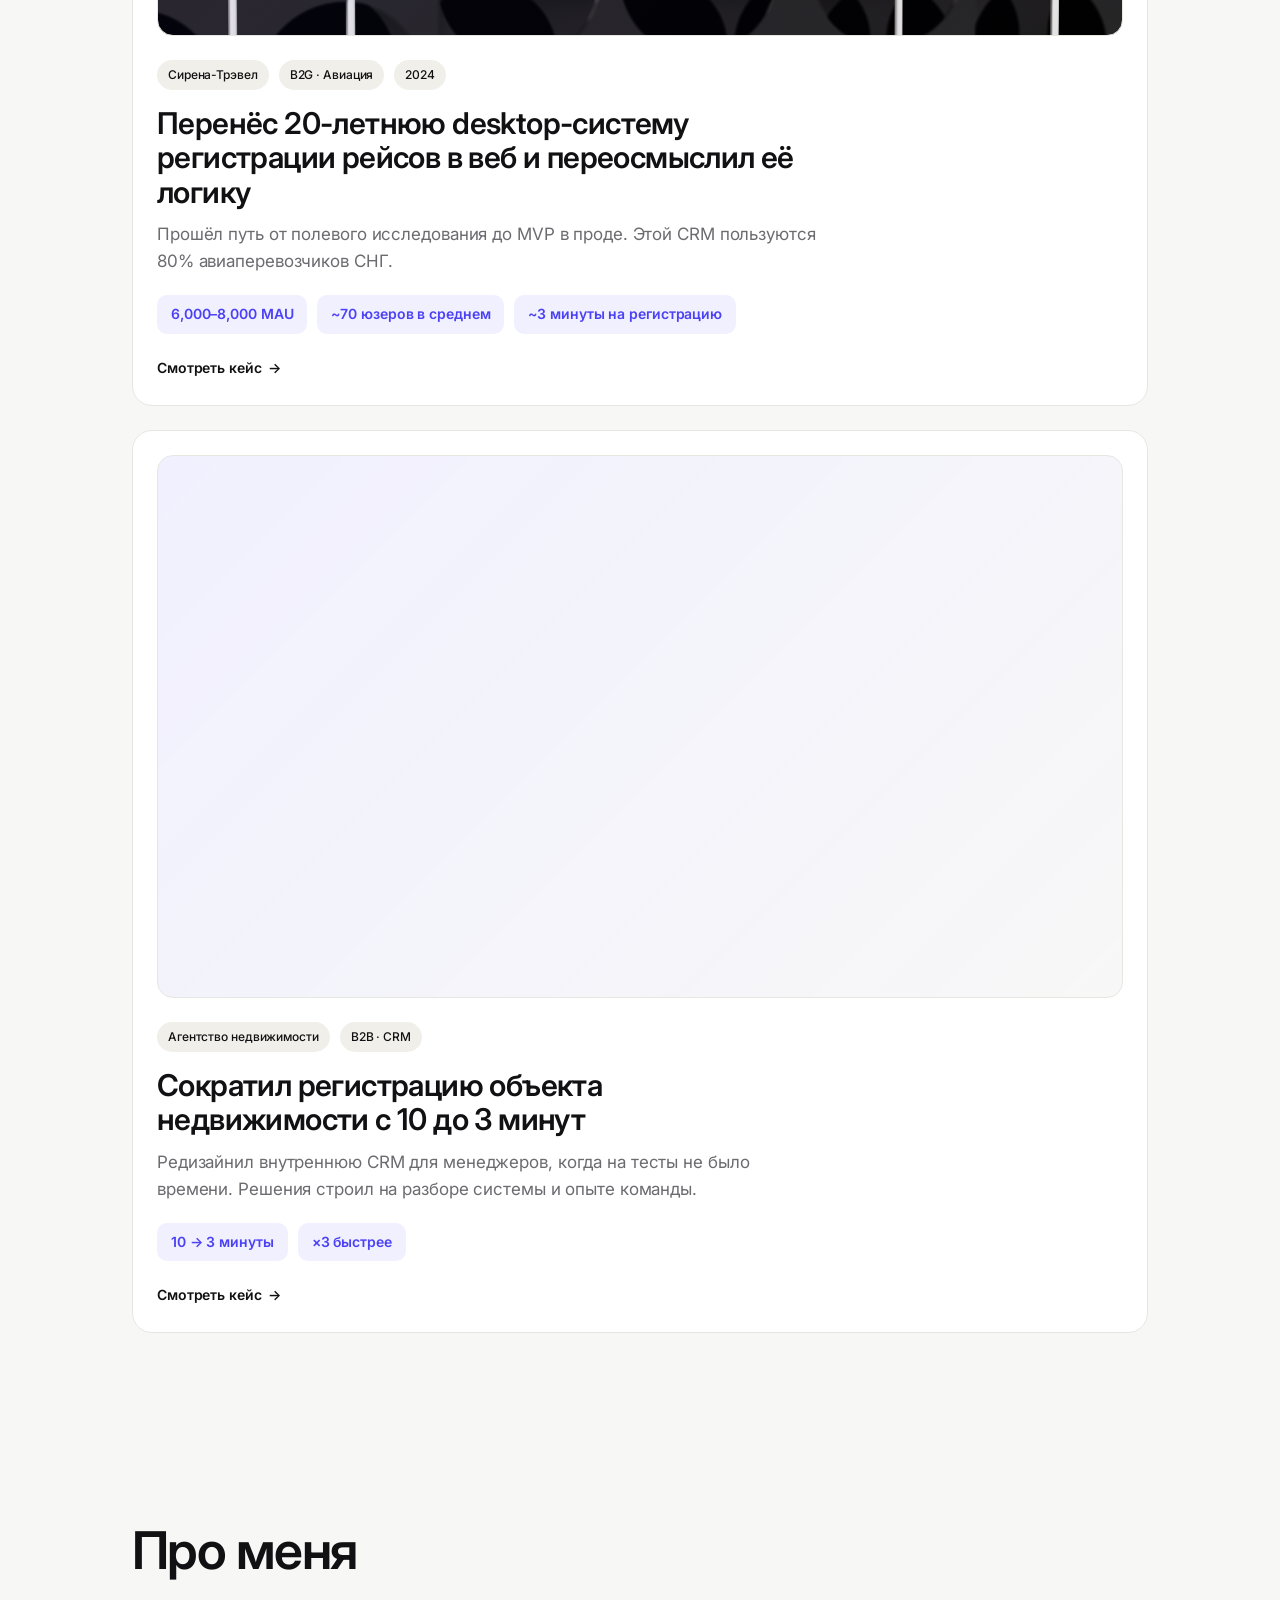
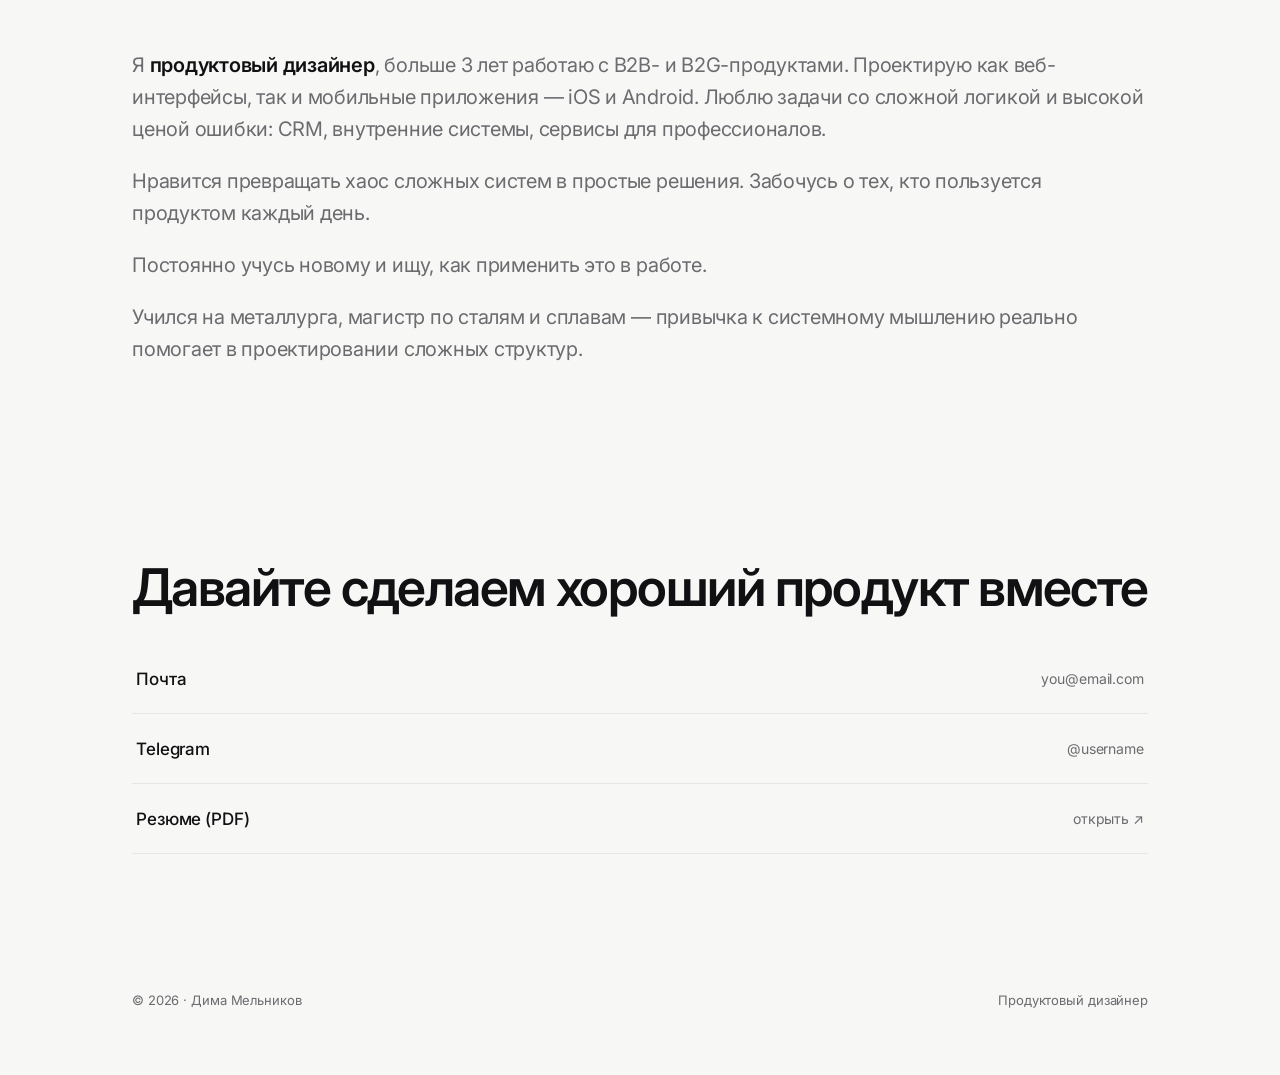
==== commit c45bc318: "Add files via upload" ====
--- a/index.html
+++ b/index.html
@@ -57,10 +57,11 @@
         <div class="case-card-body">
           <div class="case-meta"><span class="tag" data-i18n="c1_tag1">Сирена-Трэвел</span><span class="tag" data-i18n="c1_tag2">B2G · Авиация</span><span class="tag" data-i18n="c1_tag3">2024</span></div>
           <h3 data-i18n="c1_title">Перенёс 20-летнюю desktop-систему регистрации рейсов в веб и переосмыслил её логику</h3>
-          <p class="blurb" data-i18n="c1_blurb">Прошёл путь от полевого исследования до MVP в проде. Такой CRM теперь пользуется вся отрасль авиаперевозок СНГ.</p>
+          <p class="blurb" data-i18n="c1_blurb">Прошёл путь от полевого исследования до MVP в проде. Этой CRM пользуются 80% авиаперевозчиков СНГ.</p>
           <div class="result-inline">
-            <span class="res" data-i18n="c1_res1">40+ страниц компонентов</span>
-            <span class="res" data-i18n="c1_res2">2 флоу за 5 недель</span>
+            <span class="res" data-i18n="c1_res1">6,000–8,000 MAU</span>
+            <span class="res" data-i18n="c1_res2">~70 юзеров в среднем</span>
+            <span class="res" data-i18n="c1_res3">~3 минуты на регистрацию</span>
           </div>
           <span class="case-link"><span data-i18n="case_link">Смотреть кейс</span> <span class="arrow">→</span></span>
         </div>
@@ -142,9 +143,10 @@
   c1_tag2: {ru:"B2G · Авиация", en:"B2G · Aviation"},
   c1_tag3: {ru:"2024", en:"2024"},
   c1_title: {ru:"Перенёс 20-летнюю desktop-систему регистрации рейсов в веб и переосмыслил её логику", en:"Migrated a 20-year-old desktop check-in system to the web and rethought its logic"},
-  c1_blurb: {ru:"Прошёл путь от полевого исследования до MVP в проде. Такой CRM теперь пользуется вся отрасль авиаперевозок СНГ.", en:"Went from field research all the way to a live MVP. This CRM is now used across the entire CIS air travel industry."},
-  c1_res1: {ru:"40+ страниц компонентов", en:"40+ component pages"},
-  c1_res2: {ru:"2 флоу за 5 недель", en:"2 flows in 5 weeks"},
+  c1_blurb: {ru:"Прошёл путь от полевого исследования до MVP в проде. Этой CRM пользуются 80% авиаперевозчиков СНГ.", en:"Went from field research all the way to a live MVP. This CRM is used by 80% of CIS air carriers."},
+  c1_res1: {ru:"6,000–8,000 MAU", en:"6,000–8,000 MAU"},
+  c1_res2: {ru:"~70 юзеров в среднем", en:"~70 avg. users"},
+  c1_res3: {ru:"~3 минуты на регистрацию", en:"~3 min check-in"},
   case_link: {ru:"Смотреть кейс", en:"View case"},
   c2_tag1: {ru:"Агентство недвижимости", en:"Real estate agency"},
   c2_tag2: {ru:"B2B · CRM", en:"B2B · CRM"},
--- a/styles.css
+++ b/styles.css
@@ -141,17 +141,17 @@
 .case-hero .case-meta .tag{background:var(--accent-2);padding:5px 11px;border-radius:100px;
   color:var(--ink);font-size:12px;}
 .case-hero h1{font-size:clamp(32px,4.4vw,52px);font-weight:600;line-height:1.1;
-  letter-spacing:-.025em;margin-bottom:20px;max-width:24ch;}
+  letter-spacing:-.025em;margin-bottom:20px;}
 .case-hero .role-line{font-size:15px;color:var(--ink-soft);margin-bottom:40px}
 .case-hero .role-line b{color:var(--ink);font-weight:600}
 
 .case-body{padding-top:0}
 .case-body .cover{margin:8px 0 48px}
-.case-body p{color:var(--ink-soft);max-width:66ch;margin-bottom:18px}
+.case-body p{color:var(--ink-soft);margin-bottom:18px}
 .case-body p strong{color:var(--ink);font-weight:600}
 .case-body h2{font-size:14px;font-weight:600;letter-spacing:.02em;
   text-transform:uppercase;color:var(--accent);margin:44px 0 14px;}
-.case-body ul{list-style:none;margin:0 0 18px;max-width:66ch}
+.case-body ul{list-style:none;margin:0 0 18px;}
 .case-body li{color:var(--ink-soft);padding-left:24px;position:relative;margin-bottom:10px}
 .case-body li::before{content:"";position:absolute;left:2px;top:11px;
   width:6px;height:6px;border-radius:50%;background:var(--accent)}
@@ -167,11 +167,31 @@
 /* Скриншоты макетов — места под вставку */
 .shots{display:flex;flex-direction:column;gap:20px;margin:20px 0 12px}
 .shot{aspect-ratio:16/10;border-radius:16px;border:1.5px dashed var(--line);
-  background:var(--paper);display:flex;align-items:center;justify-content:center;
+  background:var(--cover,var(--paper));background-size:cover;background-position:center;
+  display:flex;align-items:center;justify-content:center;
   flex-direction:column;gap:8px;}
 .shot .ic{font-size:22px;color:var(--ink-soft)}
 .shot .lbl{font-family:var(--mono);font-size:11px;letter-spacing:.04em;
   text-transform:uppercase;color:var(--ink-soft);}
+
+/* Карусель макетов — переключение стрелками, один макет на экран */
+.carousel{position:relative;margin:8px 0 40px;}
+.carousel-viewport{overflow:hidden;border-radius:16px;}
+.carousel-track{display:flex;transition:transform .35s ease;}
+.carousel-slide{flex:0 0 100%;}
+.carousel-slide .shot{aspect-ratio:16/10;margin:0;border-radius:0;border:1.5px dashed var(--line);}
+.carousel-btn{position:absolute;top:50%;transform:translateY(-50%);
+  width:40px;height:40px;border-radius:50%;border:1px solid var(--line);
+  background:var(--paper);color:var(--ink);font-size:20px;line-height:1;
+  cursor:pointer;display:flex;align-items:center;justify-content:center;
+  transition:border-color .2s,color .2s,background .2s;}
+.carousel-btn:hover{border-color:var(--accent);color:var(--accent)}
+.carousel-btn.prev{left:12px}
+.carousel-btn.next{right:12px}
+.carousel-counter{position:absolute;right:14px;bottom:14px;
+  font-family:var(--mono);font-size:11px;letter-spacing:.04em;
+  color:var(--ink-soft);background:rgba(247,247,245,.9);
+  border:1px solid var(--line);border-radius:100px;padding:4px 10px;}
 
 .case-nav{padding:48px 0;display:flex;
   justify-content:space-between;align-items:center;flex-wrap:wrap;gap:16px;}
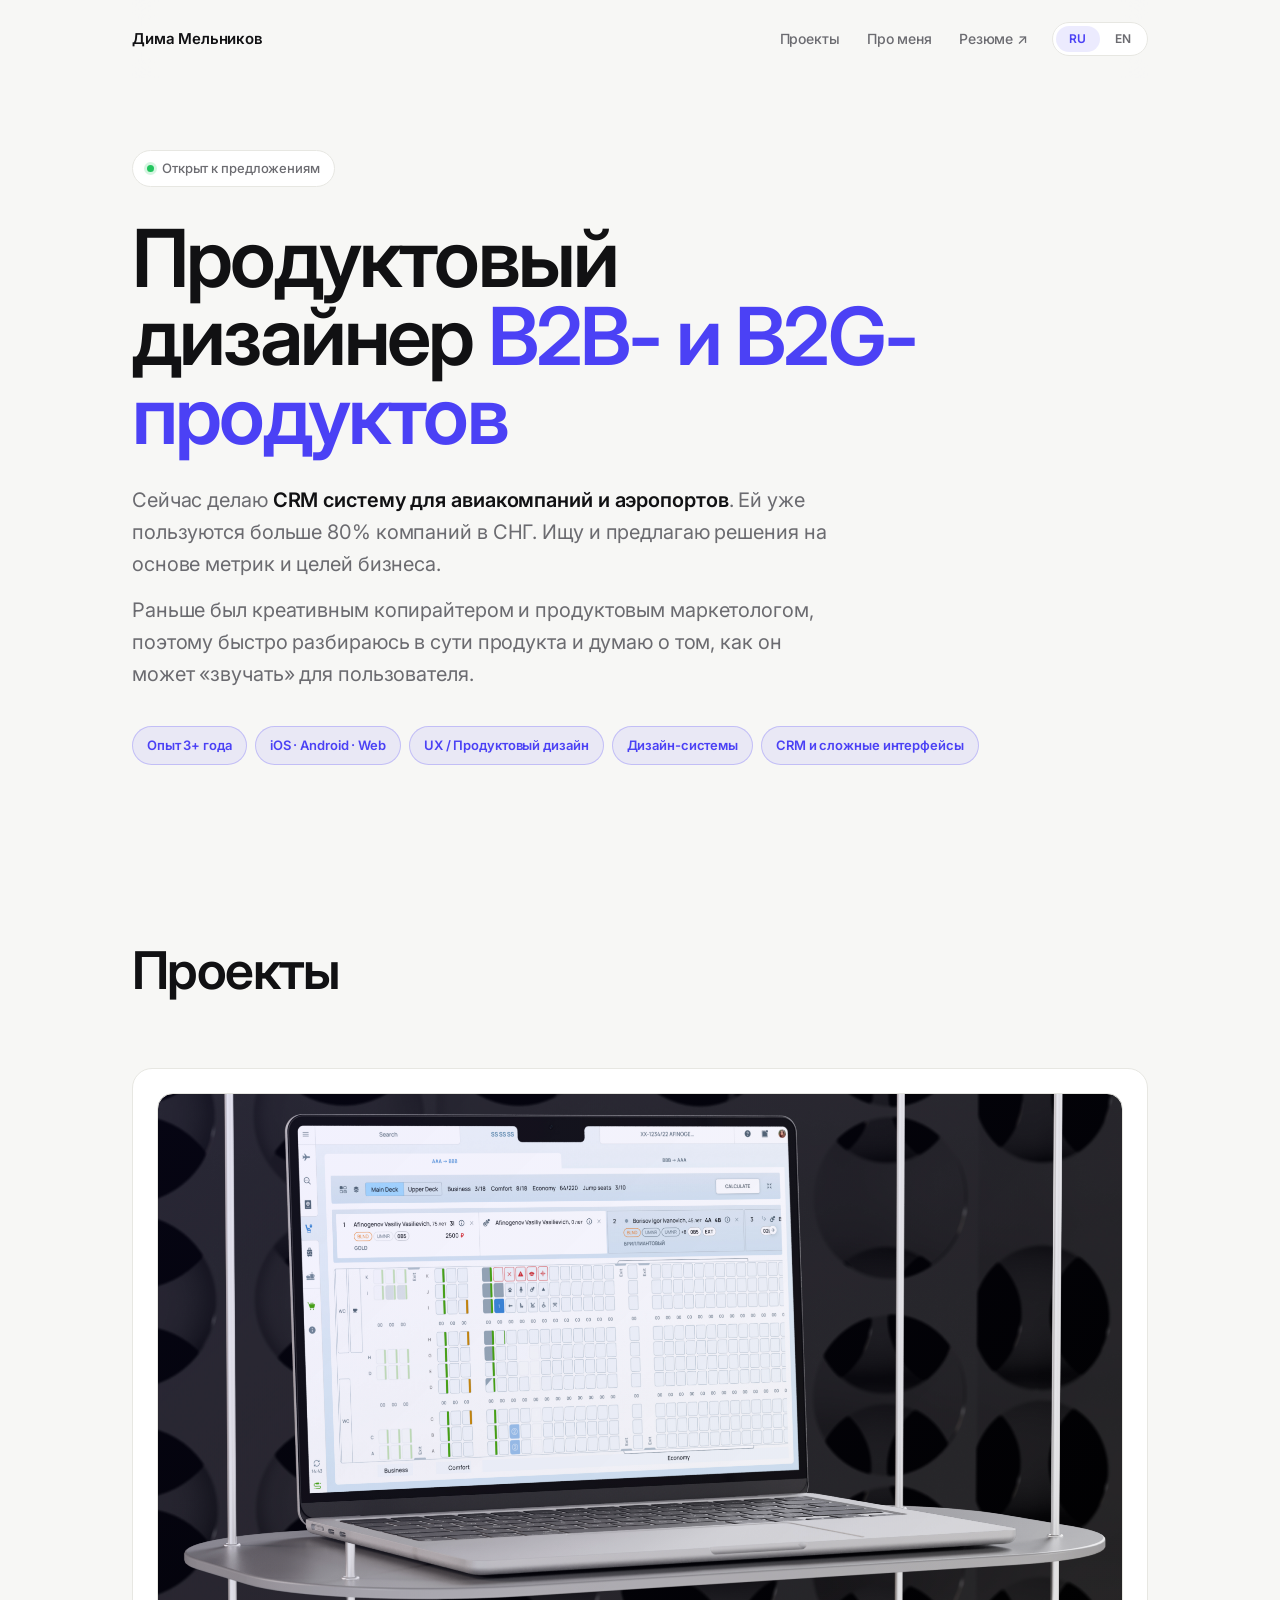
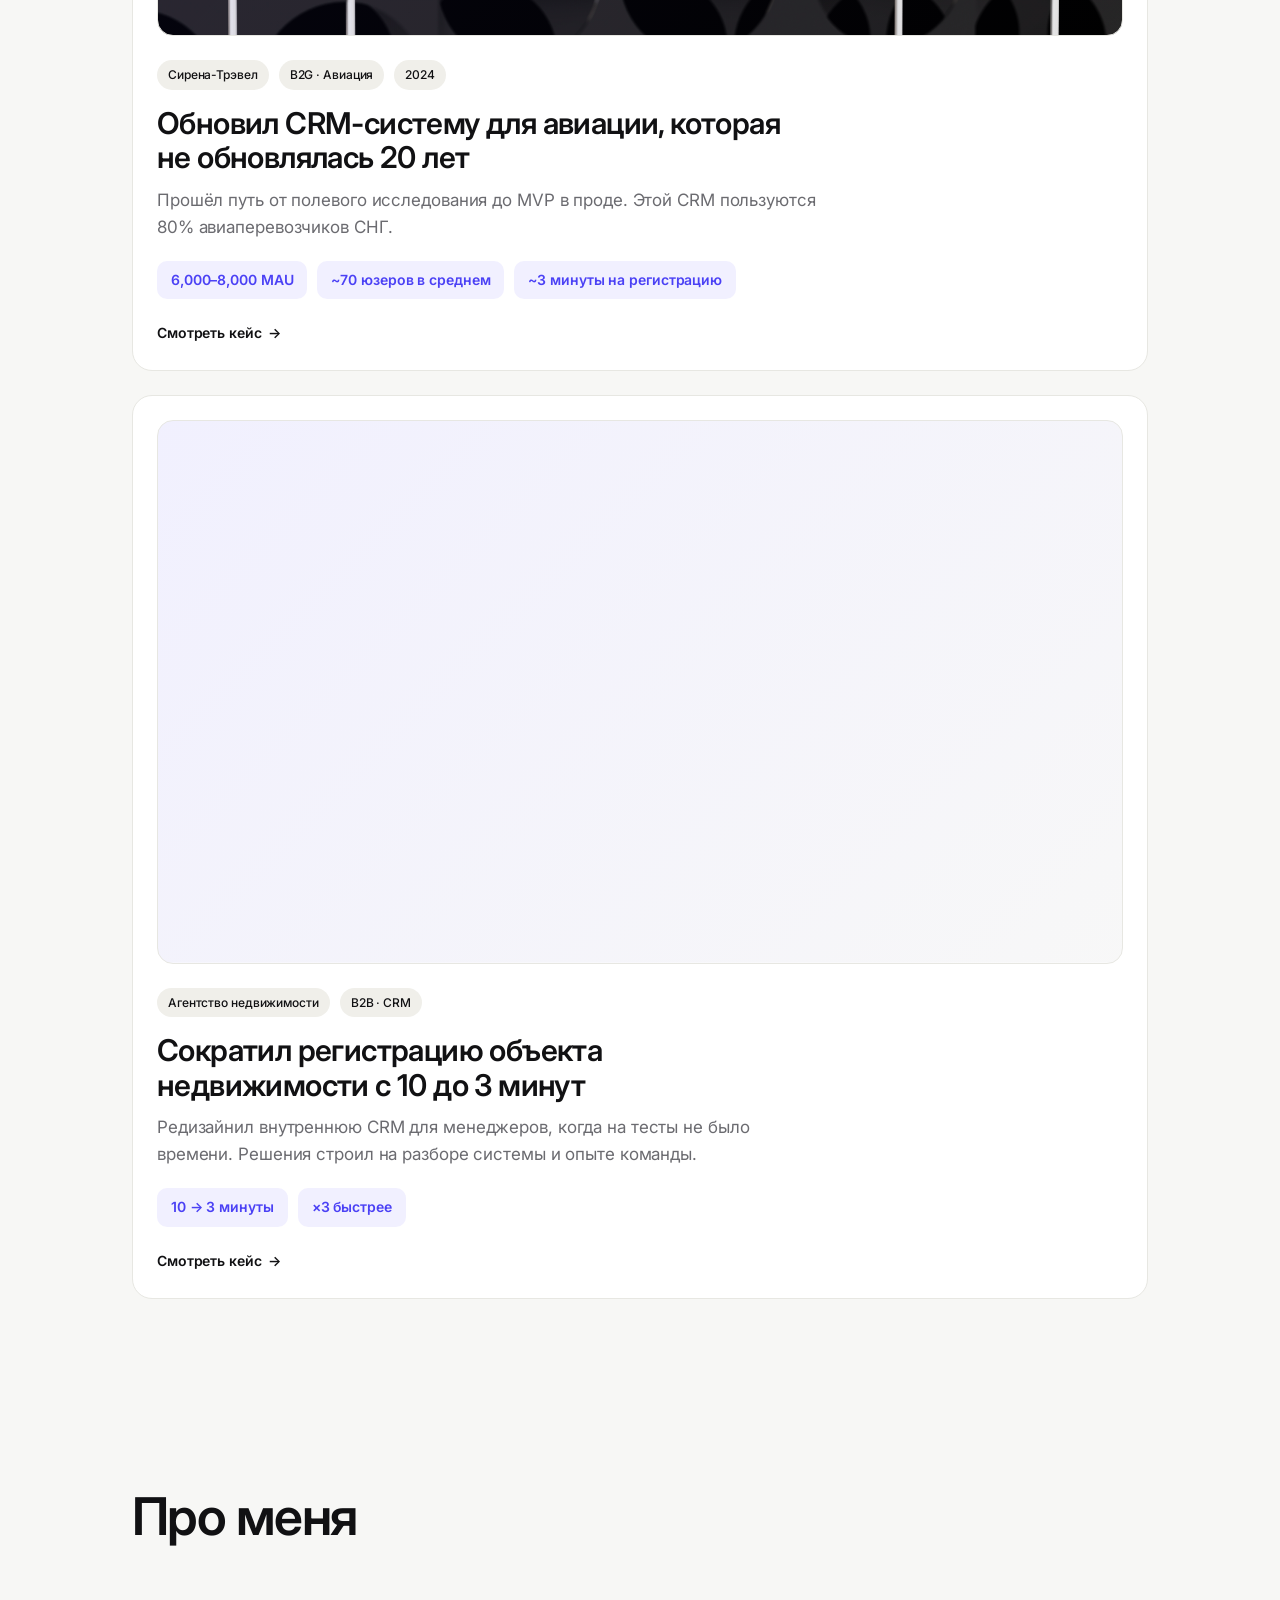
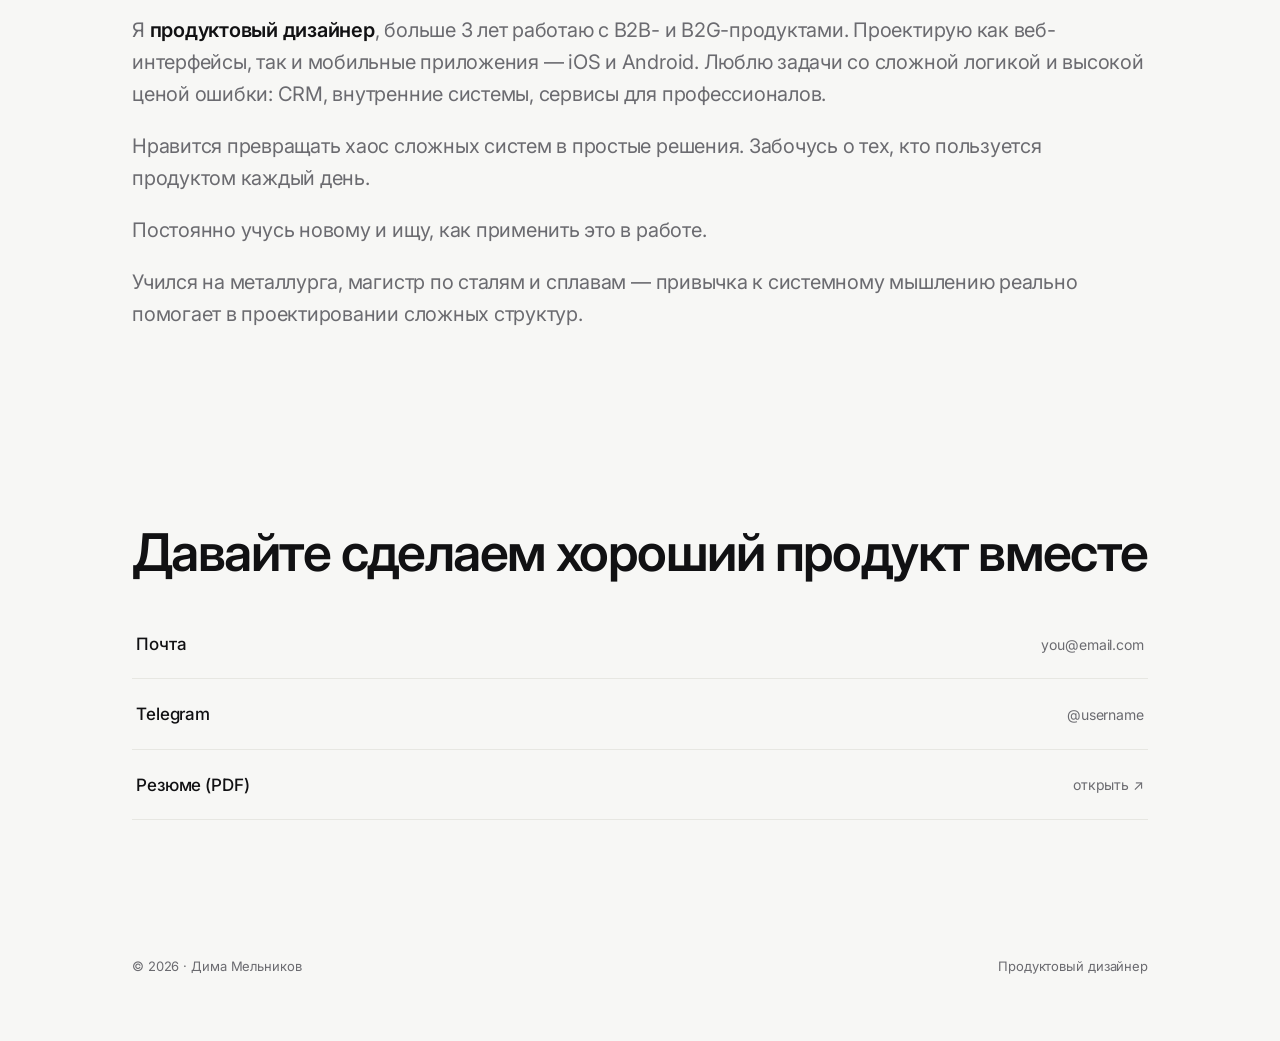
==== commit 7771b282: "Add files via upload" ====
--- a/index.html
+++ b/index.html
@@ -56,7 +56,7 @@
         <div class="cover" style="--cover: url('cover-1.jpg')"></div>
         <div class="case-card-body">
           <div class="case-meta"><span class="tag" data-i18n="c1_tag1">Сирена-Трэвел</span><span class="tag" data-i18n="c1_tag2">B2G · Авиация</span><span class="tag" data-i18n="c1_tag3">2024</span></div>
-          <h3 data-i18n="c1_title">Перенёс 20-летнюю desktop-систему регистрации рейсов в веб и переосмыслил её логику</h3>
+          <h3 data-i18n="c1_title">Обновил CRM-систему для авиации, которая не обновлялась 20 лет</h3>
           <p class="blurb" data-i18n="c1_blurb">Прошёл путь от полевого исследования до MVP в проде. Этой CRM пользуются 80% авиаперевозчиков СНГ.</p>
           <div class="result-inline">
             <span class="res" data-i18n="c1_res1">6,000–8,000 MAU</span>
@@ -142,7 +142,7 @@
   c1_tag1: {ru:"Сирена-Трэвел", en:"Sirena-Travel"},
   c1_tag2: {ru:"B2G · Авиация", en:"B2G · Aviation"},
   c1_tag3: {ru:"2024", en:"2024"},
-  c1_title: {ru:"Перенёс 20-летнюю desktop-систему регистрации рейсов в веб и переосмыслил её логику", en:"Migrated a 20-year-old desktop check-in system to the web and rethought its logic"},
+  c1_title: {ru:"Обновил CRM-систему для авиации, которая не обновлялась 20 лет", en:"Modernized an aviation CRM system that hadn't been updated in 20 years"},
   c1_blurb: {ru:"Прошёл путь от полевого исследования до MVP в проде. Этой CRM пользуются 80% авиаперевозчиков СНГ.", en:"Went from field research all the way to a live MVP. This CRM is used by 80% of CIS air carriers."},
   c1_res1: {ru:"6,000–8,000 MAU", en:"6,000–8,000 MAU"},
   c1_res2: {ru:"~70 юзеров в среднем", en:"~70 avg. users"},
--- a/styles.css
+++ b/styles.css
@@ -179,7 +179,7 @@
 .carousel-viewport{overflow:hidden;border-radius:16px;}
 .carousel-track{display:flex;transition:transform .35s ease;}
 .carousel-slide{flex:0 0 100%;}
-.carousel-slide .shot{aspect-ratio:16/10;margin:0;border-radius:0;border:1.5px dashed var(--line);}
+.carousel-slide .shot{aspect-ratio:1680/904;margin:0;border-radius:0;border:1.5px dashed var(--line);}
 .carousel-btn{position:absolute;top:50%;transform:translateY(-50%);
   width:40px;height:40px;border-radius:50%;border:1px solid var(--line);
   background:var(--paper);color:var(--ink);font-size:20px;line-height:1;
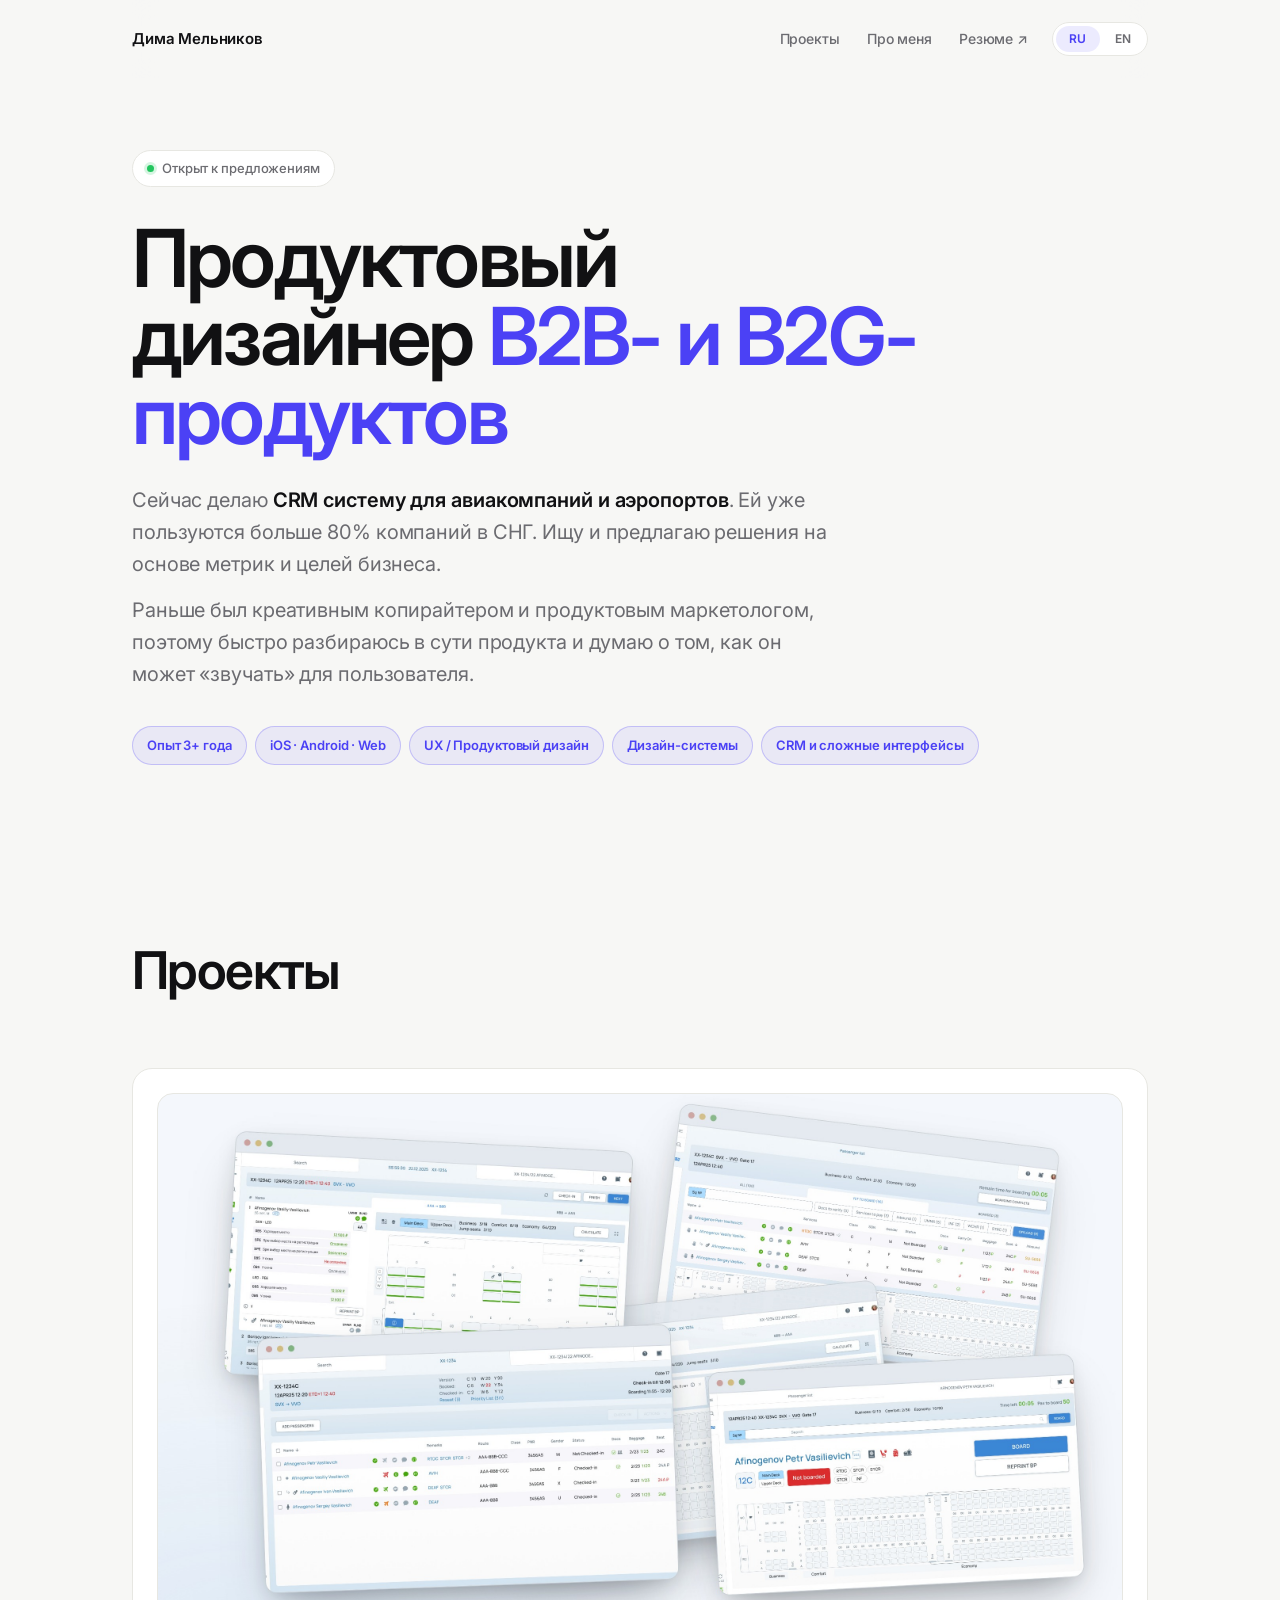
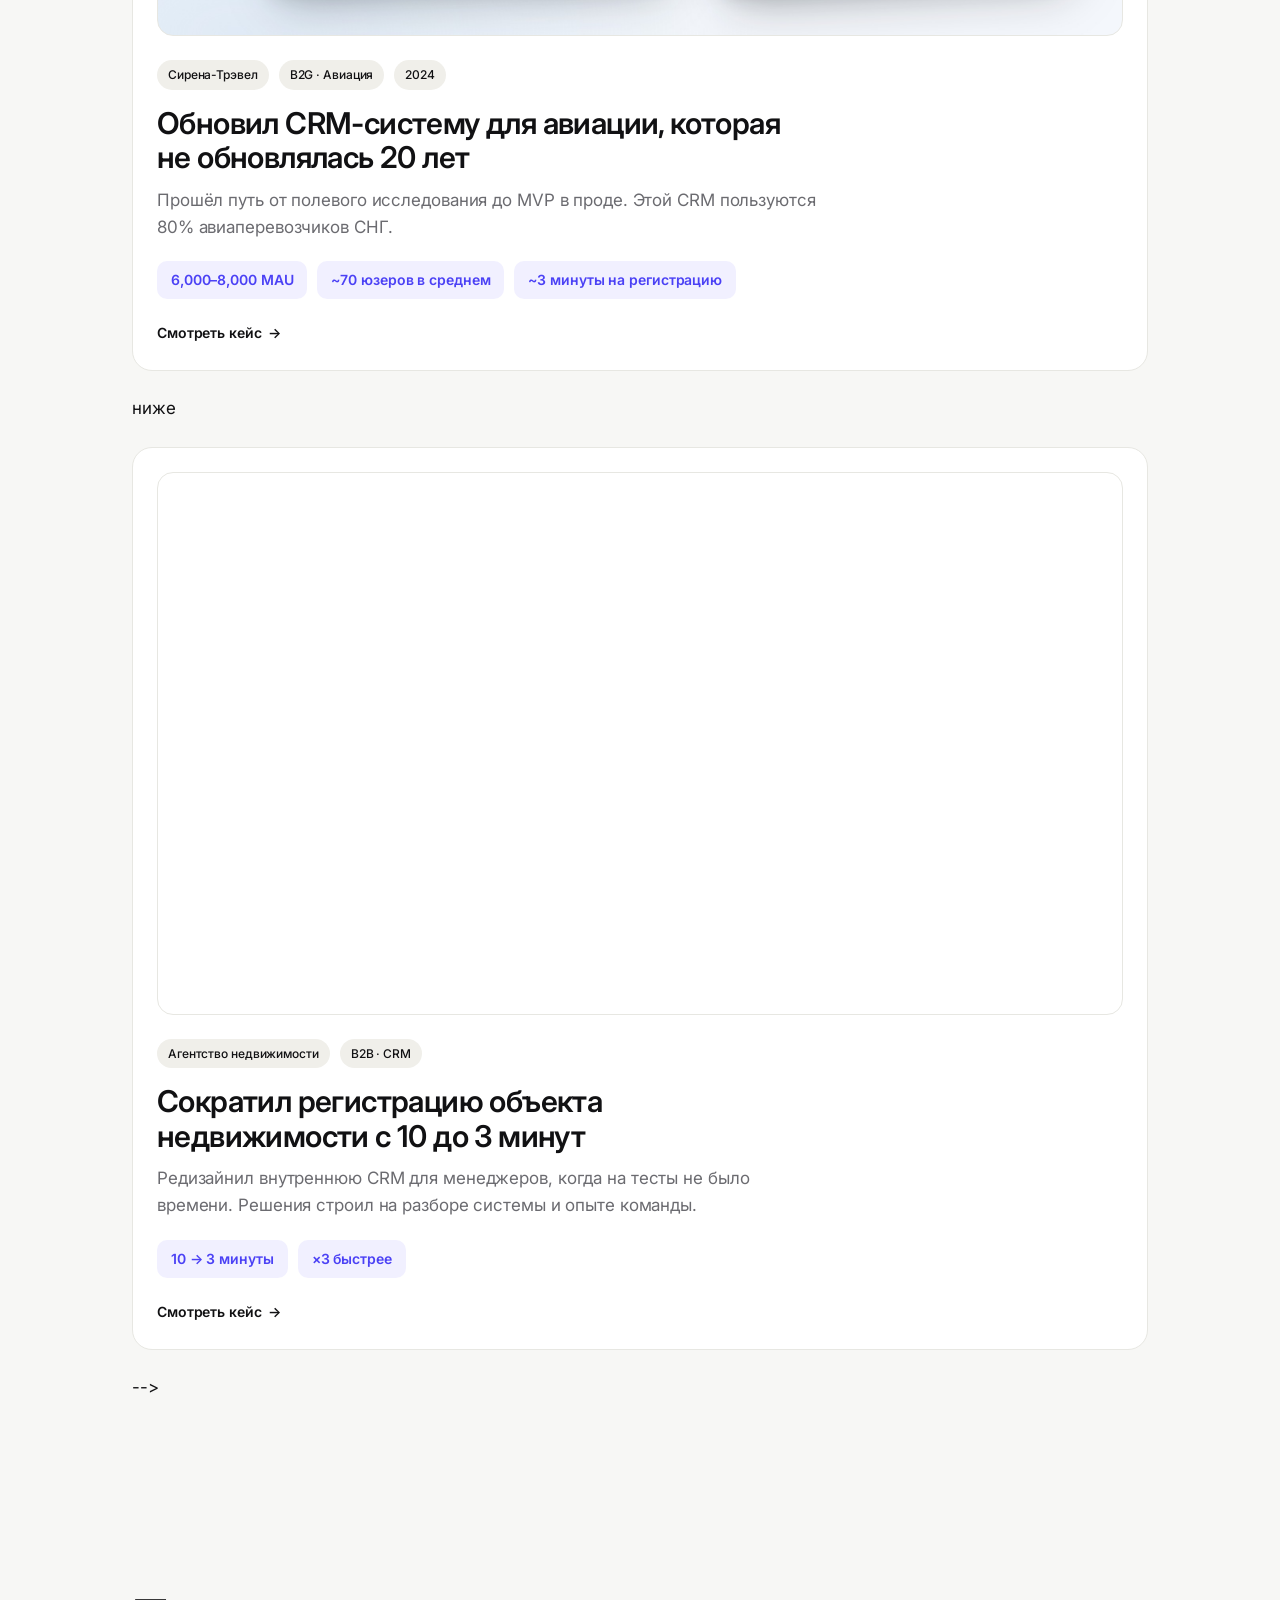
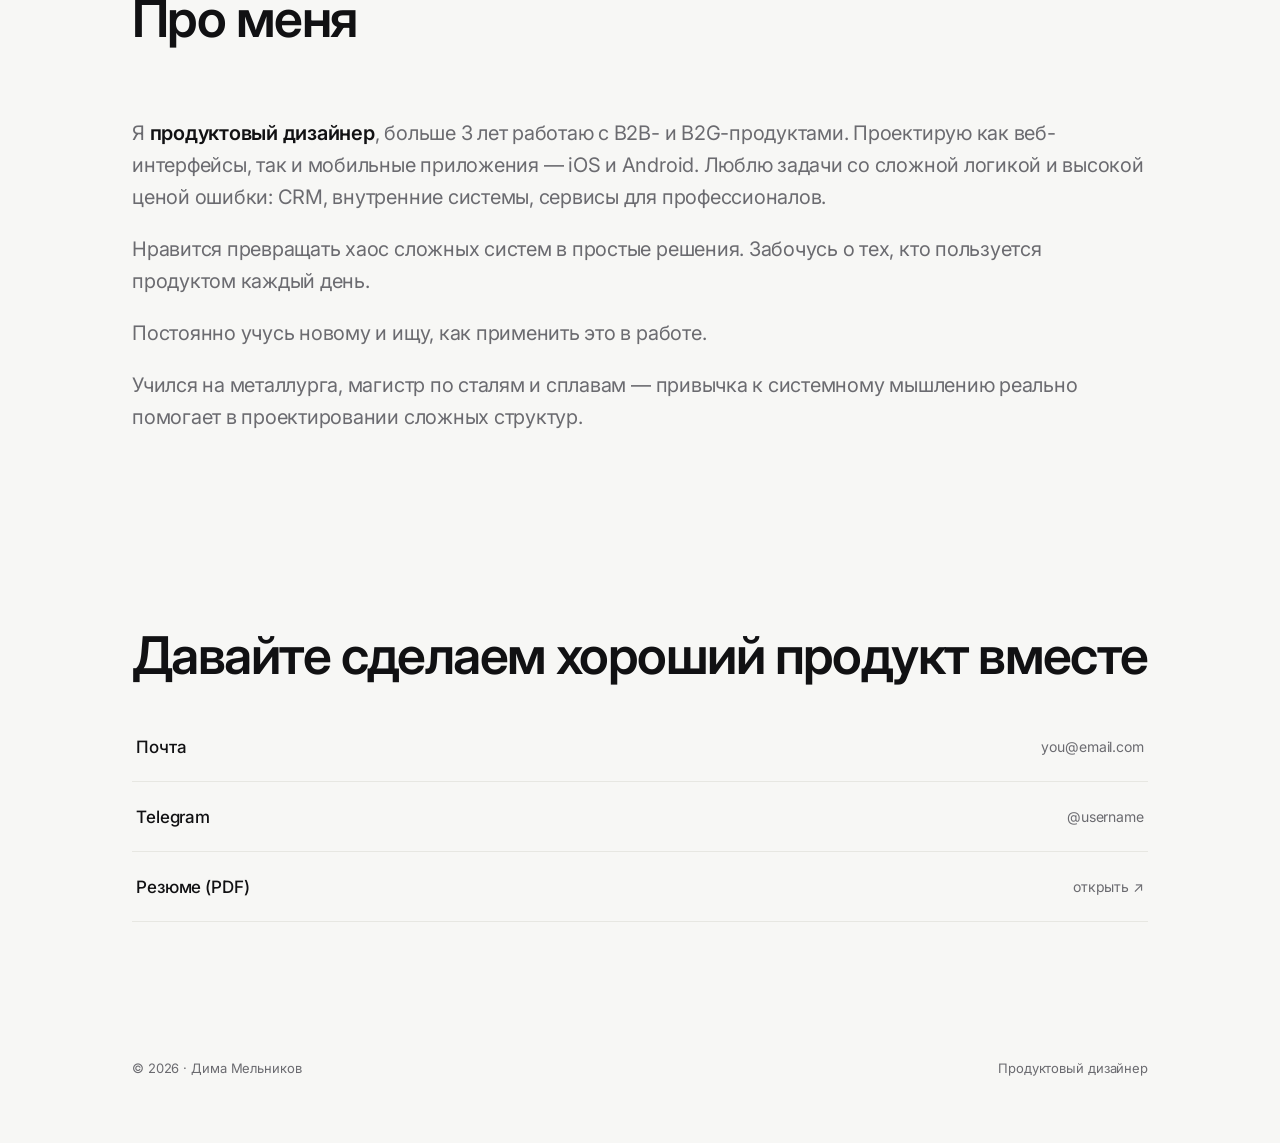
==== commit 253bbeba: "Add files via upload" ====
--- a/index.html
+++ b/index.html
@@ -67,7 +67,7 @@
         </div>
       </a>
 
-      <!-- КАРТОЧКА КЕЙСА 2 -->
+      <!-- КАРТОЧКА КЕЙСА 2 — временно отключена, чтобы вернуть: убрать <!-- и --> ниже
       <a class="case-card" href="case-realty.html">
         <div class="cover" style="--cover: url('cover-2.jpg')"></div>
         <div class="case-card-body">
@@ -81,6 +81,7 @@
           <span class="case-link"><span data-i18n="case_link">Смотреть кейс</span> <span class="arrow">→</span></span>
         </div>
       </a>
+      -->
     </div>
   </div>
 </section>
--- a/styles.css
+++ b/styles.css
@@ -100,8 +100,7 @@
 /* обложка (общая для карточек и детальных страниц) */
 .cover{aspect-ratio:16/9;border-radius:16px;overflow:hidden;
   border:1px solid var(--line);
-  background:linear-gradient(135deg,rgba(75,65,245,.08),rgba(17,17,19,.03)),
-    var(--cover,#EEEEEA);background-size:cover;background-position:center;position:relative;}
+  background:var(--cover,#EEEEEA);background-size:cover;background-position:center;position:relative;}
 .cover .ph{position:absolute;inset:0;display:flex;align-items:center;justify-content:center;
   font-family:var(--mono);font-size:11px;letter-spacing:.04em;text-transform:uppercase;color:var(--ink-soft)}
 
@@ -135,6 +134,9 @@
   transition:color .2s;}
 .back-link:hover{color:var(--accent)}
 
+/* Кейсы: широкий контейнер (картинки, до 1300px) и узкая колонка текста (830px) внутри него */
+.wrap-wide{max-width:1300px;margin:0 auto;padding:0 32px}
+
 .case-hero{padding:56px 0 0}
 .case-hero .case-meta{display:flex;gap:10px;align-items:center;flex-wrap:wrap;
   font-size:13px;font-weight:500;color:var(--ink-soft);margin-bottom:20px;}
@@ -142,16 +144,17 @@
   color:var(--ink);font-size:12px;}
 .case-hero h1{font-size:clamp(32px,4.4vw,52px);font-weight:600;line-height:1.1;
   letter-spacing:-.025em;margin-bottom:20px;}
-.case-hero .role-line{font-size:15px;color:var(--ink-soft);margin-bottom:40px}
+.case-hero .role-line{font-size:15px;color:var(--ink-soft);max-width:830px;margin-bottom:10px}
+.case-hero .role-line:last-of-type{margin-bottom:40px}
 .case-hero .role-line b{color:var(--ink);font-weight:600}
 
 .case-body{padding-top:0}
 .case-body .cover{margin:8px 0 48px}
-.case-body p{color:var(--ink-soft);margin-bottom:18px}
+.case-body p{color:var(--ink-soft);max-width:830px;margin-bottom:18px}
 .case-body p strong{color:var(--ink);font-weight:600}
 .case-body h2{font-size:14px;font-weight:600;letter-spacing:.02em;
   text-transform:uppercase;color:var(--accent);margin:44px 0 14px;}
-.case-body ul{list-style:none;margin:0 0 18px;}
+.case-body ul{list-style:none;margin:0 0 18px;max-width:830px}
 .case-body li{color:var(--ink-soft);padding-left:24px;position:relative;margin-bottom:10px}
 .case-body li::before{content:"";position:absolute;left:2px;top:11px;
   width:6px;height:6px;border-radius:50%;background:var(--accent)}
@@ -174,24 +177,16 @@
 .shot .lbl{font-family:var(--mono);font-size:11px;letter-spacing:.04em;
   text-transform:uppercase;color:var(--ink-soft);}
 
-/* Карусель макетов — переключение стрелками, один макет на экран */
-.carousel{position:relative;margin:8px 0 40px;}
-.carousel-viewport{overflow:hidden;border-radius:16px;}
-.carousel-track{display:flex;transition:transform .35s ease;}
-.carousel-slide{flex:0 0 100%;}
-.carousel-slide .shot{aspect-ratio:1680/904;margin:0;border-radius:0;border:1.5px dashed var(--line);}
-.carousel-btn{position:absolute;top:50%;transform:translateY(-50%);
-  width:40px;height:40px;border-radius:50%;border:1px solid var(--line);
-  background:var(--paper);color:var(--ink);font-size:20px;line-height:1;
-  cursor:pointer;display:flex;align-items:center;justify-content:center;
-  transition:border-color .2s,color .2s,background .2s;}
-.carousel-btn:hover{border-color:var(--accent);color:var(--accent)}
-.carousel-btn.prev{left:12px}
-.carousel-btn.next{right:12px}
-.carousel-counter{position:absolute;right:14px;bottom:14px;
-  font-family:var(--mono);font-size:11px;letter-spacing:.04em;
-  color:var(--ink-soft);background:rgba(247,247,245,.9);
-  border:1px solid var(--line);border-radius:100px;padding:4px 10px;}
+/* Лента макетов — картинка + подпись-описание под каждой, друг под другом */
+.mockup-feed{display:flex;flex-direction:column;gap:36px;margin:8px 0 40px;}
+.mockup-item .cover{aspect-ratio:1680/904;margin:0 0 12px;}
+.mockup-caption{color:var(--ink-soft);font-size:15px;max-width:830px;}
+.mockup-caption em{font-style:normal;color:var(--ink-soft);opacity:.6}
+
+/* Плейсхолдер-заметка для полей, которые может заполнить только автор */
+.todo-note{border:1.5px dashed rgba(75,65,245,.35);background:rgba(75,65,245,.05);
+  border-radius:12px;padding:16px 18px;color:var(--accent);font-size:14px;
+  max-width:830px;}
 
 .case-nav{padding:48px 0;display:flex;
   justify-content:space-between;align-items:center;flex-wrap:wrap;gap:16px;}
@@ -201,6 +196,7 @@
 
 @media (max-width:700px){
   .wrap{padding:0 20px}
+  .wrap-wide{padding:0 20px}
   section{padding:60px 0}
   nav a{margin-left:14px}
   .result .kpi{min-width:calc(50% - 8px)}
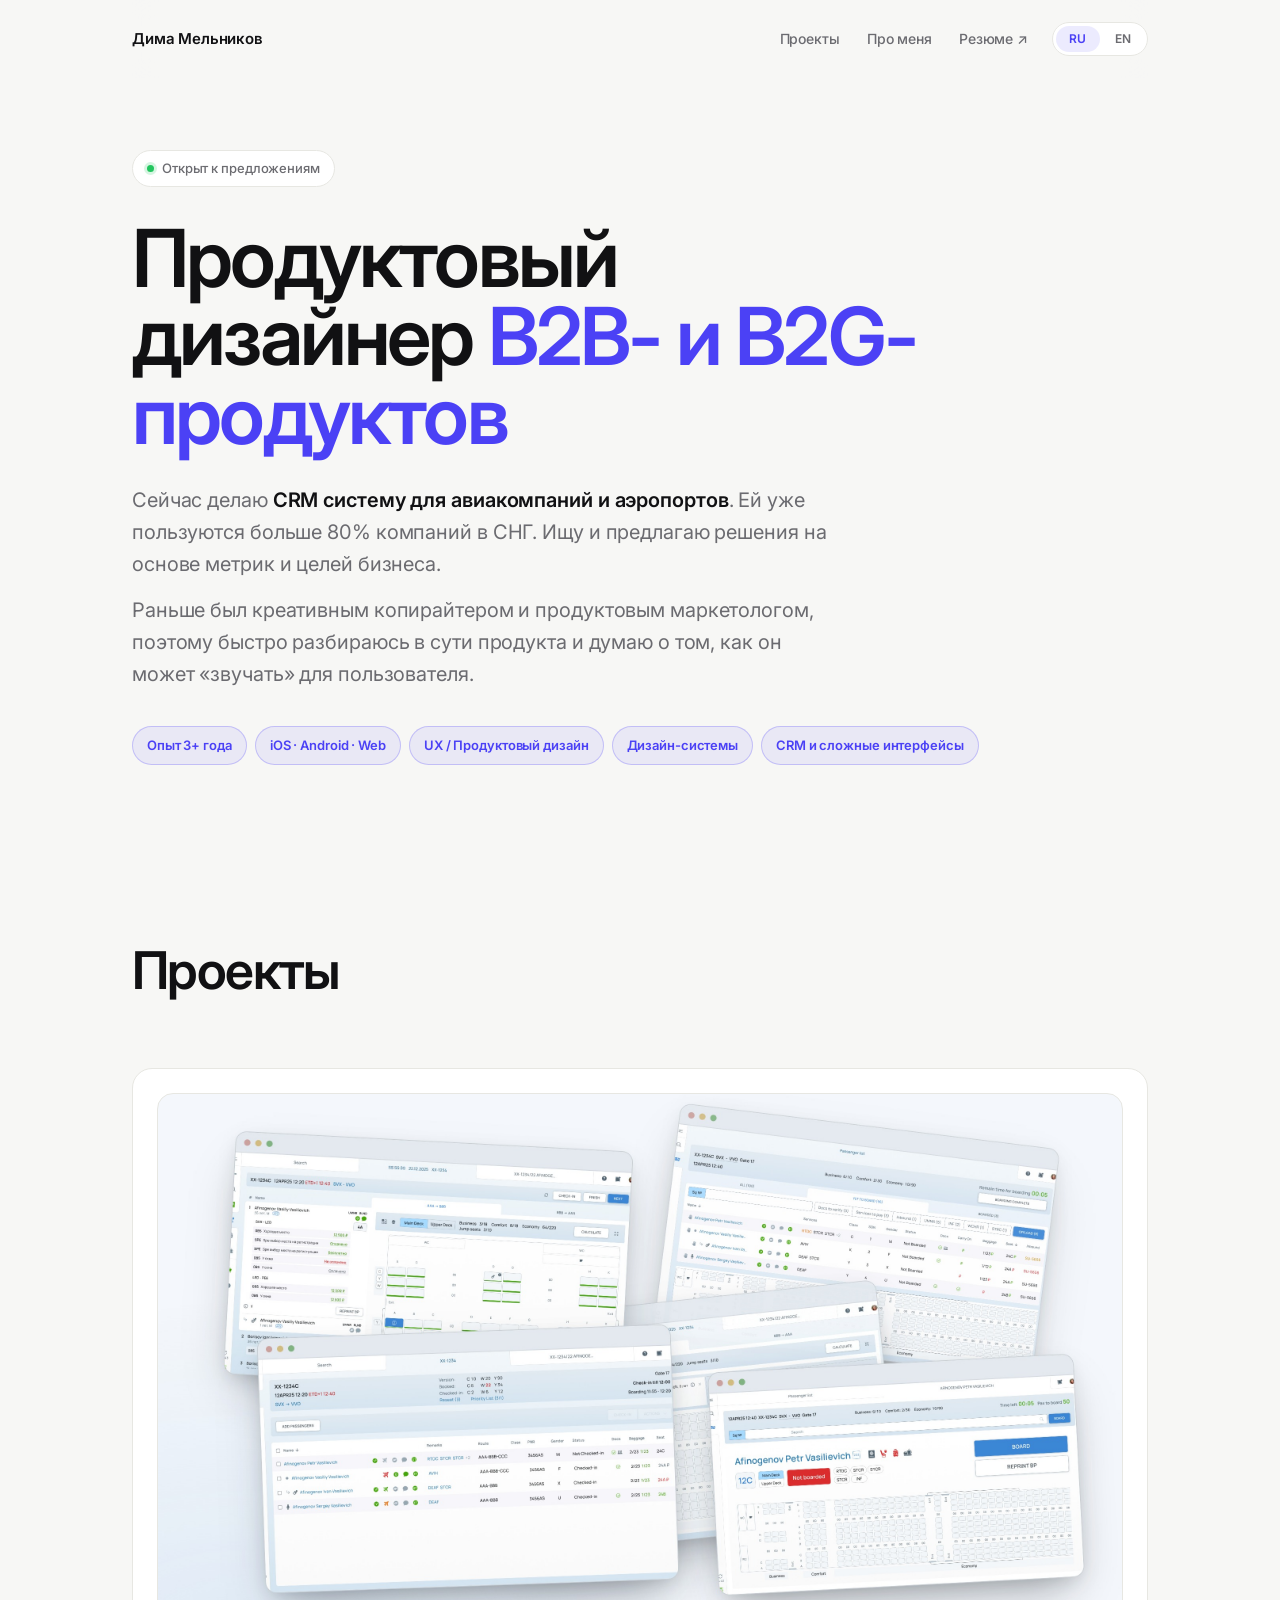
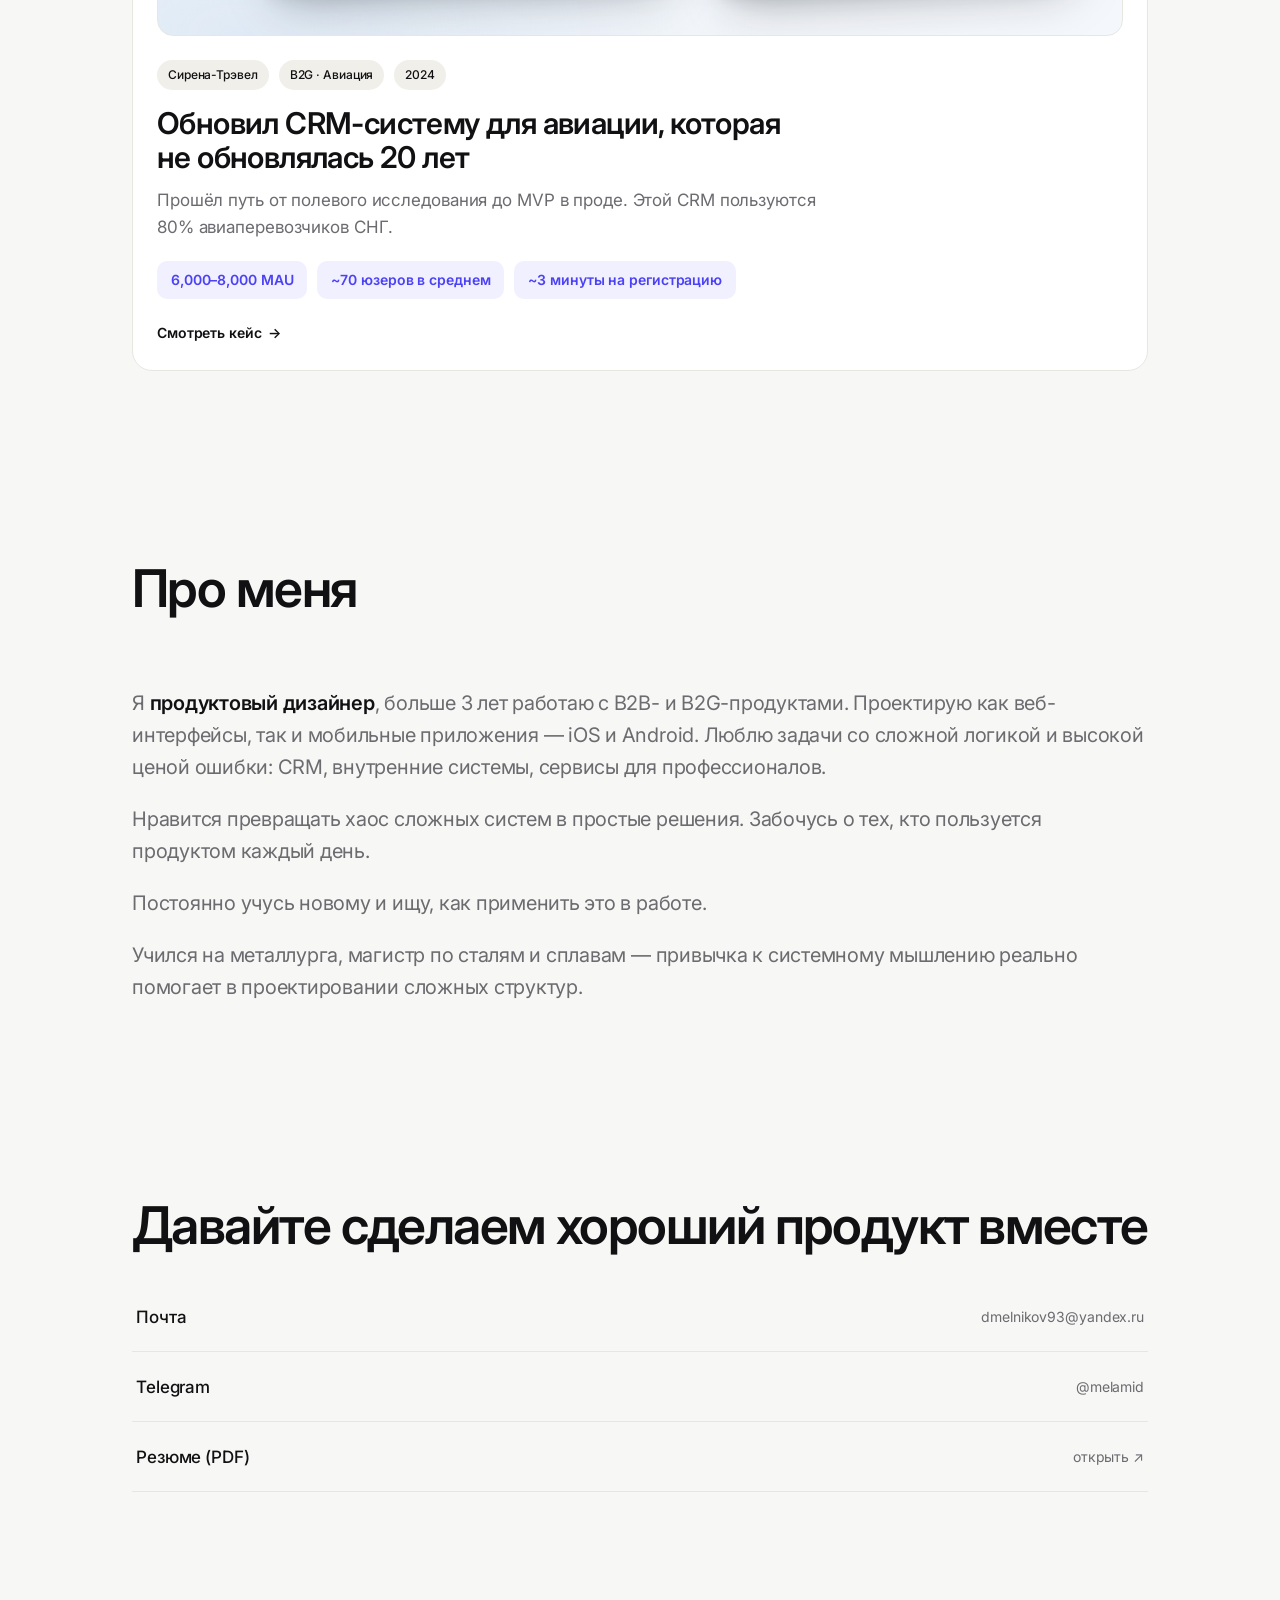
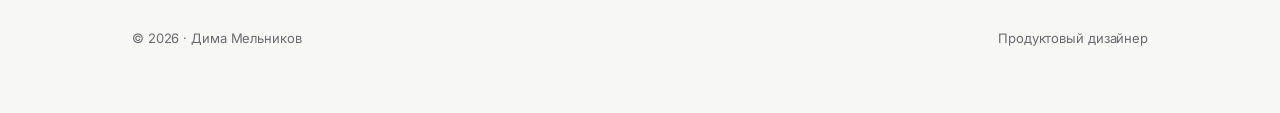
==== commit 7dea06ee: "Add files via upload" ====
--- a/index.html
+++ b/index.html
@@ -18,7 +18,7 @@
       <nav>
         <a href="#projects" data-i18n="nav_projects">Проекты</a>
         <a href="#about" data-i18n="nav_about">Про меня</a>
-        <a href="#" data-resume data-i18n="nav_resume">Резюме ↗</a>
+        <a href="#" data-i18n="nav_resume" data-i18n-href="resume_url">Резюме ↗</a>
       </nav>
       <div class="lang-switch">
         <button data-lang="ru" class="active" aria-pressed="true">RU</button>
@@ -67,7 +67,7 @@
         </div>
       </a>
 
-      <!-- КАРТОЧКА КЕЙСА 2 — временно отключена, чтобы вернуть: убрать <!-- и --> ниже
+      <!-- КАРТОЧКА КЕЙСА 2 — временно отключена
       <a class="case-card" href="case-realty.html">
         <div class="cover" style="--cover: url('cover-2.jpg')"></div>
         <div class="case-card-body">
@@ -105,9 +105,9 @@
   <div class="wrap">
     <h2 data-i18n="contact_h2">Давайте сделаем хороший продукт вместе</h2>
     <div class="links">
-      <a href="mailto:you@email.com"><span data-i18n="contact_email_label">Почта</span><span class="k">you@email.com</span></a>
-      <a href="https://t.me/username"><span data-i18n="contact_tg_label">Telegram</span><span class="k">@username</span></a>
-      <a href="#" data-resume><span data-i18n="contact_resume_label">Резюме (PDF)</span><span class="k" data-i18n="contact_resume_val">открыть ↗</span></a>
+      <a href="mailto:dmelnikov93@yandex.ru" data-i18n-href="contact_email_href"><span data-i18n="contact_email_label">Почта</span><span class="k" data-i18n="contact_email_val">dmelnikov93@yandex.ru</span></a>
+      <a href="https://t.me/melamid"><span data-i18n="contact_tg_label">Telegram</span><span class="k">@melamid</span></a>
+      <a href="#" data-i18n-href="resume_url"><span data-i18n="contact_resume_label">Резюме (PDF)</span><span class="k" data-i18n="contact_resume_val">открыть ↗</span></a>
     </div>
   </div>
 </section>
@@ -120,16 +120,13 @@
 </footer>
 
 <script>
-var RESUME_URL = ""; // вставь ссылку на резюме — подставится во все места на всех страницах
-if(RESUME_URL){document.querySelectorAll('[data-resume]').forEach(function(a){a.href=RESUME_URL;});}
-</script>
-<script>
 window.TRANSLATIONS = {
   __title: {ru:"Дима Мельников Портфолио", en:"Dima Melnikov Portfolio"},
   sig_name: {ru:"Дима Мельников", en:"Dima Melnikov"},
   nav_projects: {ru:"Проекты", en:"Projects"},
   nav_about: {ru:"Про меня", en:"About"},
   nav_resume: {ru:"Резюме ↗", en:"Resume ↗"},
+  resume_url: {ru:"Melnikov%20Dmitriy_Resume.pdf", en:"Melnikov%20Dmirity_CV.pdf"},
   hero_badge: {ru:"Открыт к предложениям", en:"Open to opportunities"},
   hero_h1: {ru:'Продуктовый дизайнер <em>B2B- и B2G-продуктов</em>', en:'Product designer for <em>B2B and B2G products</em>'},
   hero_lede1: {ru:'Сейчас делаю <strong>CRM систему для авиакомпаний и аэропортов</strong>. Ей уже пользуются больше 80% компаний в СНГ. Ищу и предлагаю решения на основе метрик и целей бизнеса.', en:"Right now I'm building a <strong>CRM system for airlines and airports</strong>. It's already used by more than 80% of companies across the CIS. I look for and propose solutions based on metrics and business goals."},
@@ -162,6 +159,8 @@
   about_p4: {ru:"Учился на металлурга, магистр по сталям и сплавам — привычка к системному мышлению реально помогает в проектировании сложных структур.", en:"Trained as a metallurgical engineer, with a master's in steels and alloys — that habit of systems thinking genuinely helps when designing complex structures."},
   contact_h2: {ru:"Давайте сделаем хороший продукт вместе", en:"Let's build a great product together"},
   contact_email_label: {ru:"Почта", en:"Email"},
+  contact_email_href: {ru:"mailto:dmelnikov93@yandex.ru", en:"mailto:dimonmel@yahoo.com"},
+  contact_email_val: {ru:"dmelnikov93@yandex.ru", en:"dimonmel@yahoo.com"},
   contact_tg_label: {ru:"Telegram", en:"Telegram"},
   contact_resume_label: {ru:"Резюме (PDF)", en:"Resume (PDF)"},
   contact_resume_val: {ru:"открыть ↗", en:"open ↗"},
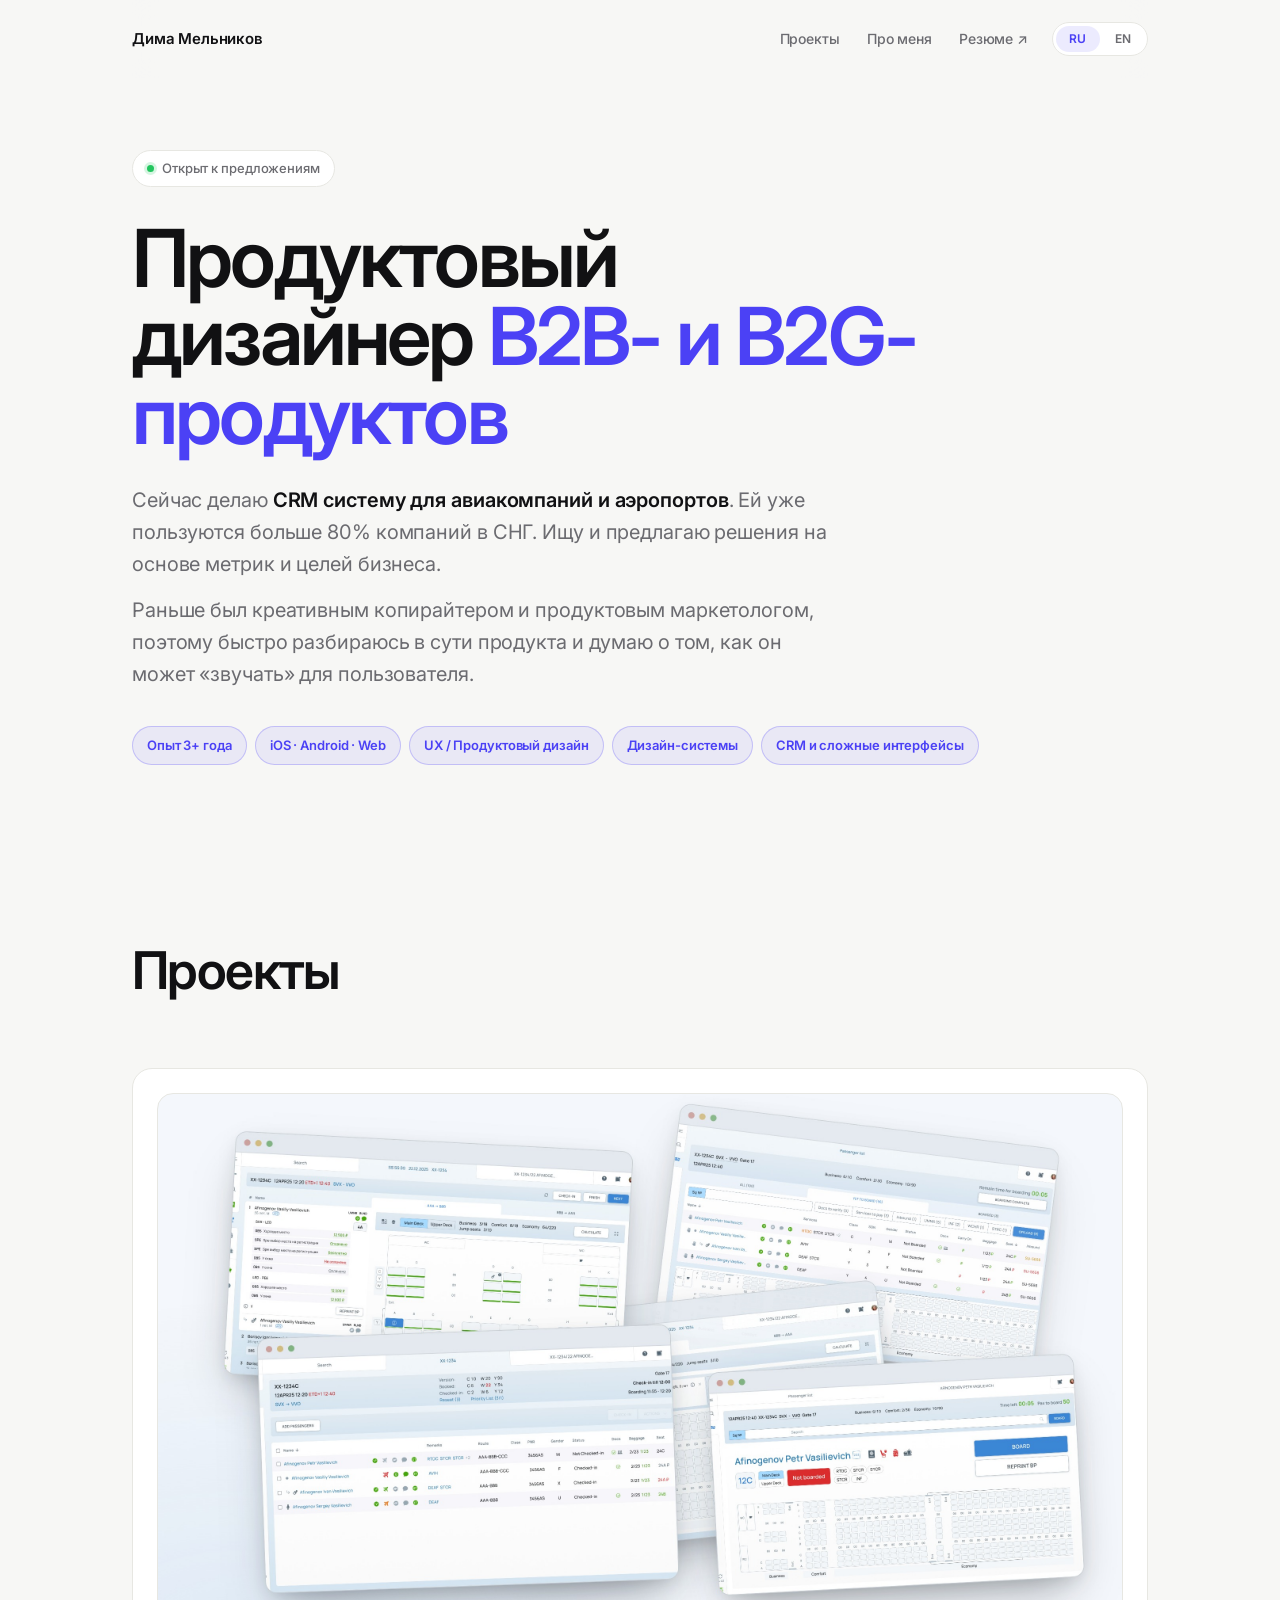
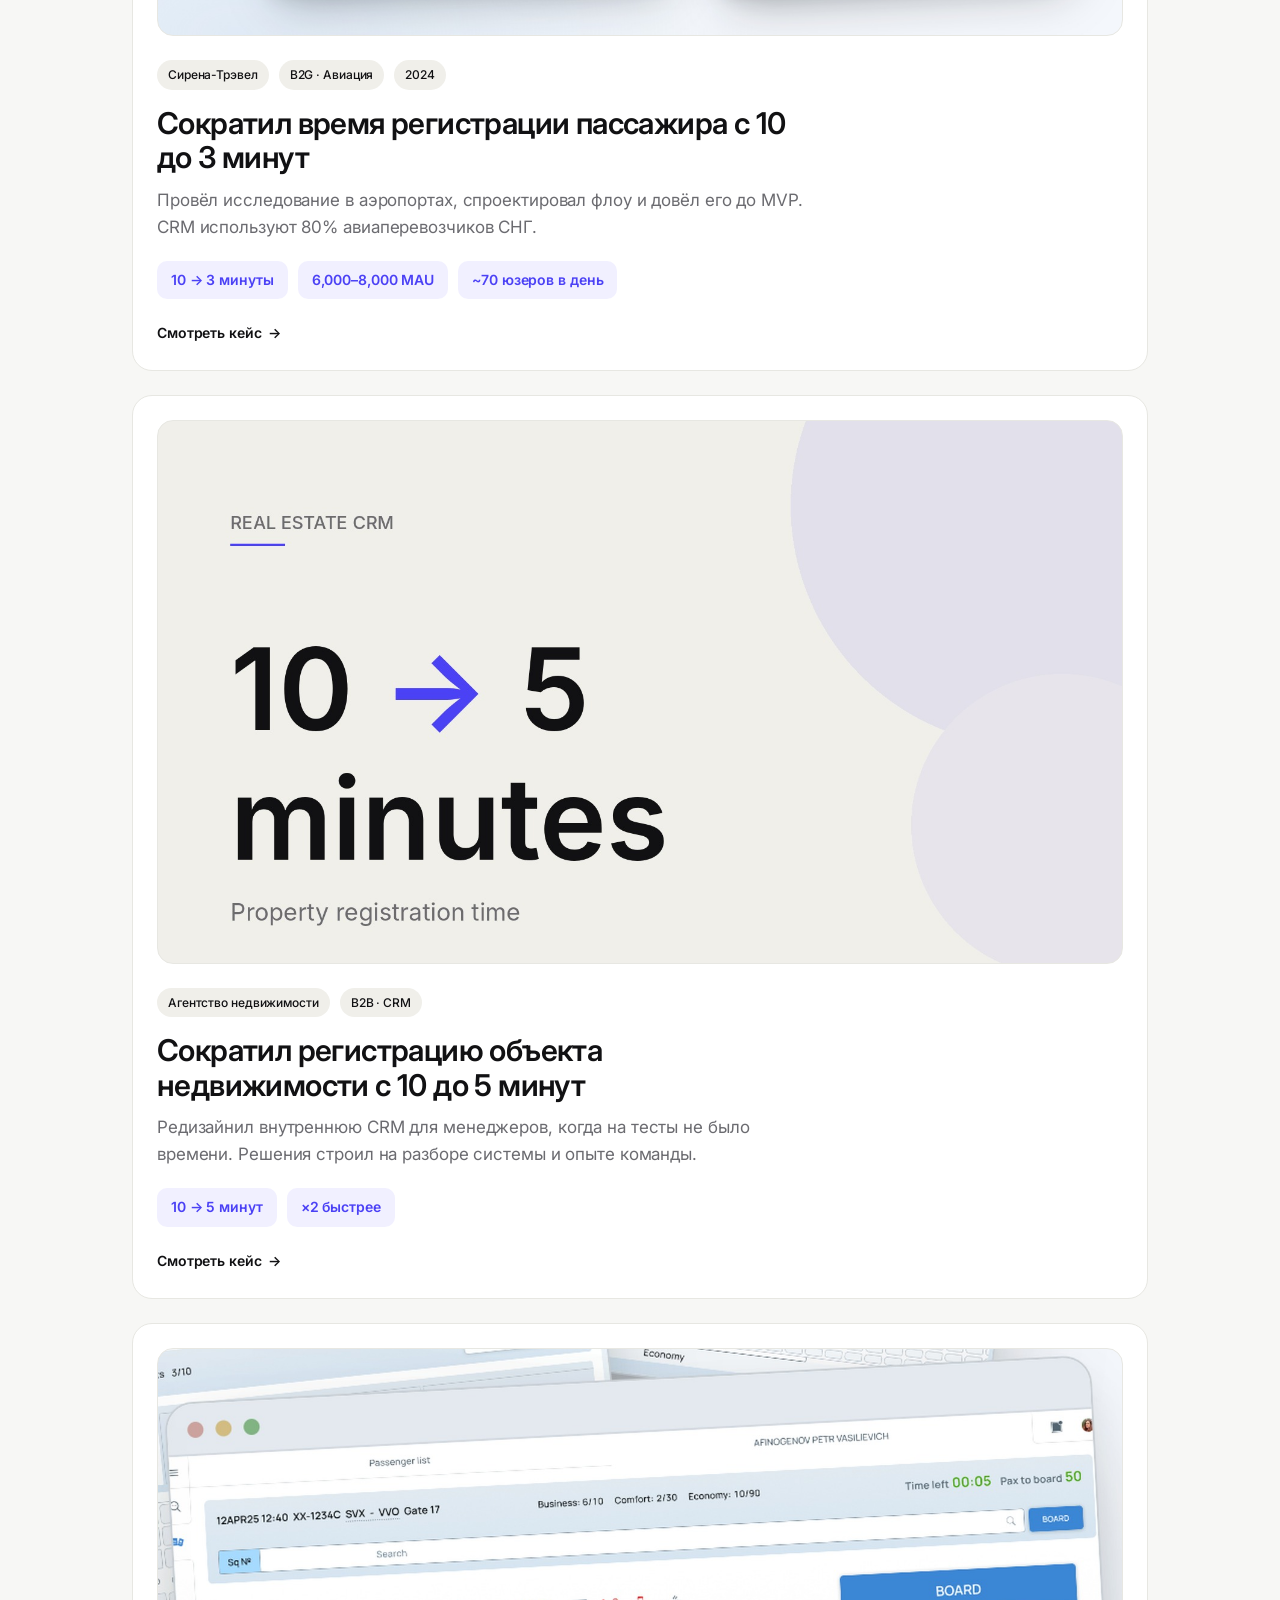
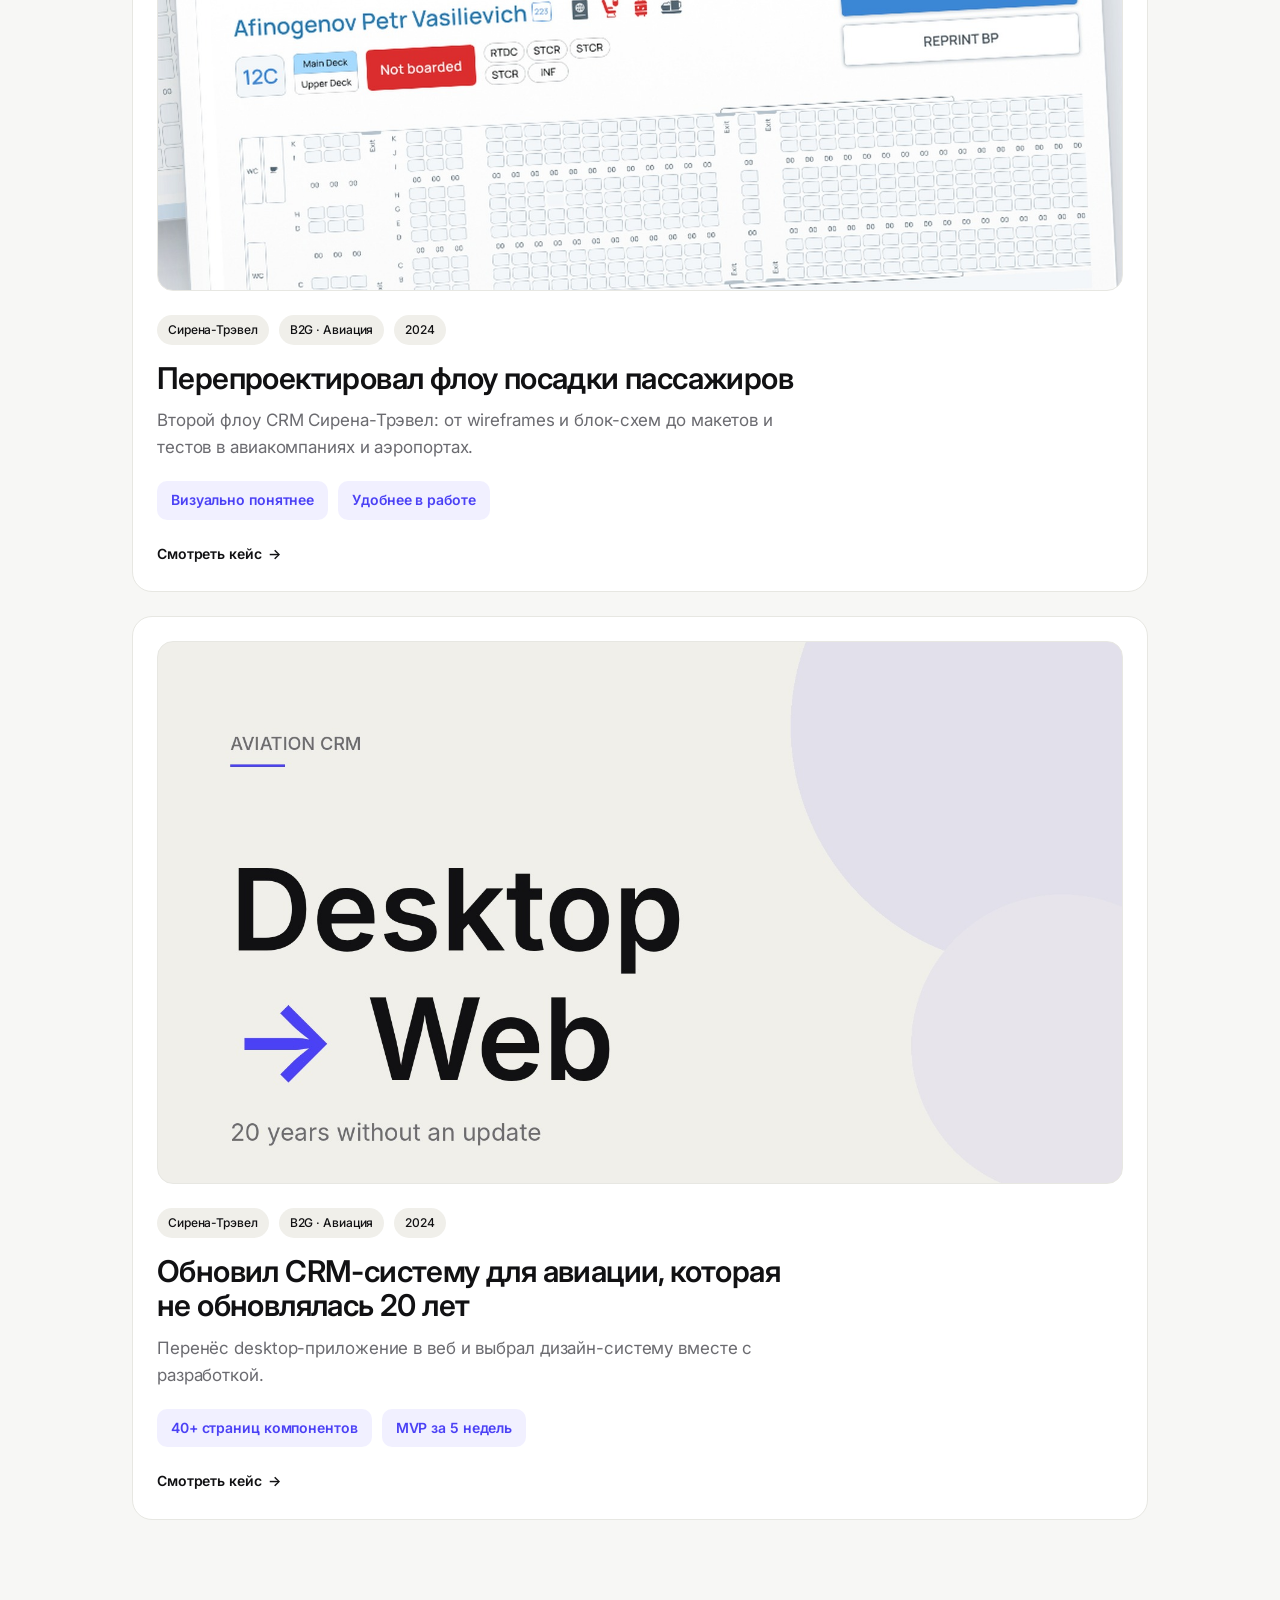
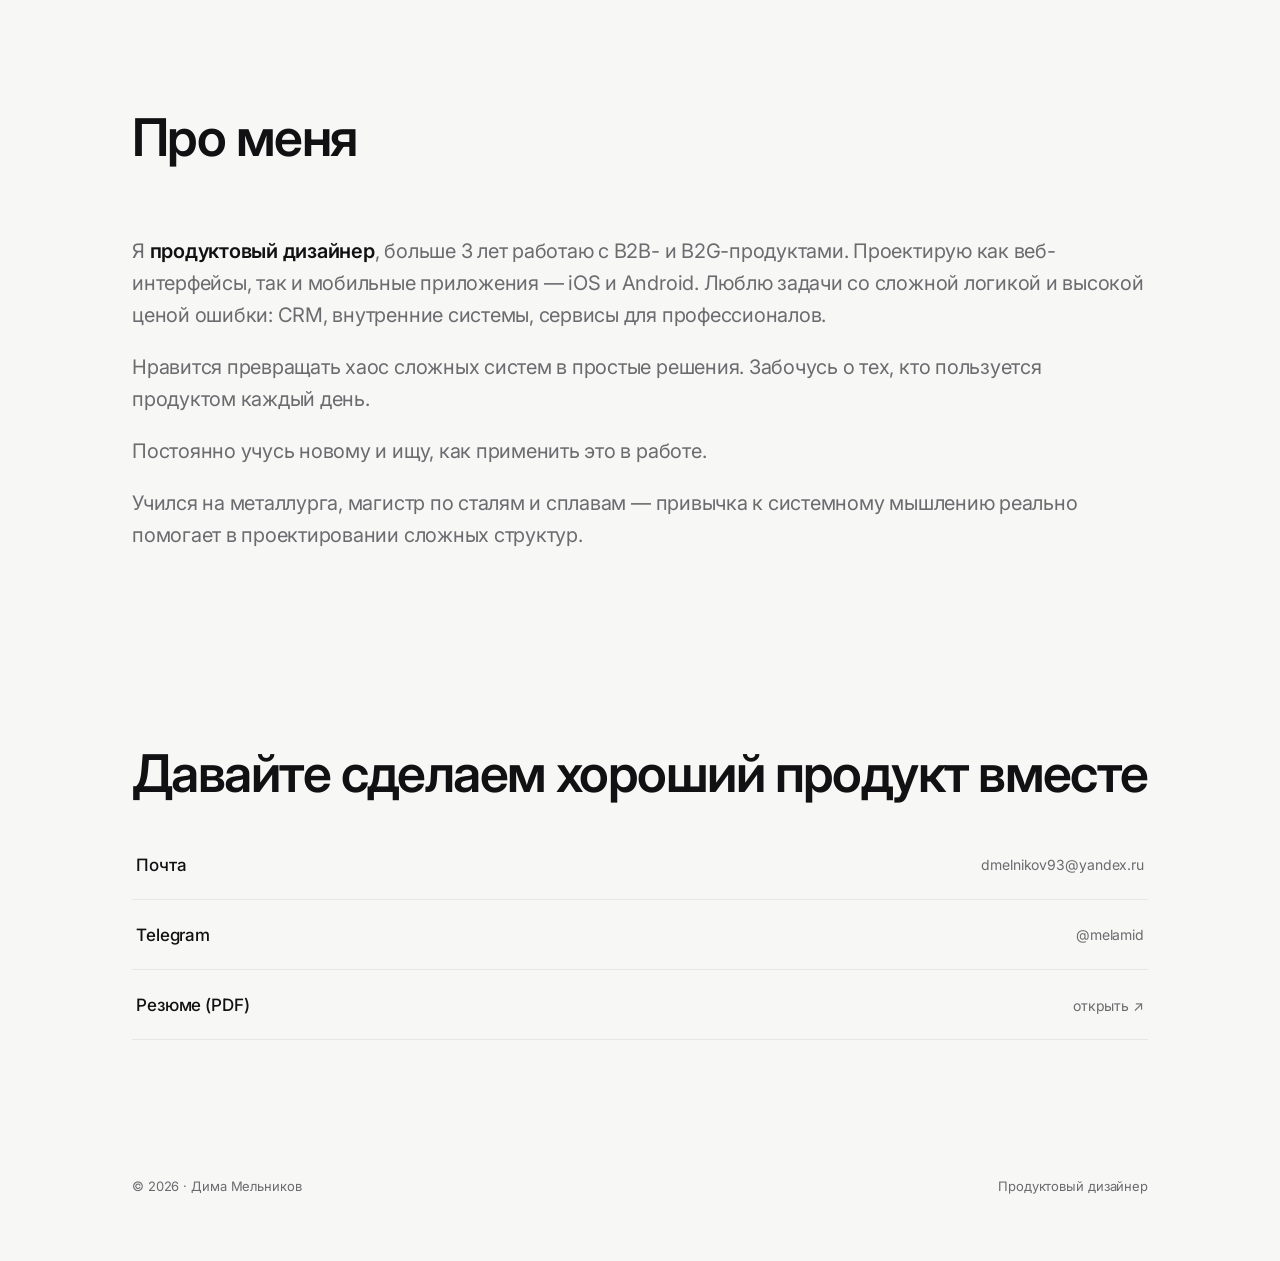
==== commit b0429d58: "Add files via upload" ====
--- a/index.html
+++ b/index.html
@@ -51,40 +51,79 @@
     <div class="sec-head"><h2 data-i18n="sec_projects">Проекты</h2></div>
 
     <div class="cards">
-      <!-- КАРТОЧКА КЕЙСА 1 -->
       <a class="case-card" href="case-avia.html">
         <div class="cover" style="--cover: url('cover-1.jpg')"></div>
         <div class="case-card-body">
           <div class="case-meta"><span class="tag" data-i18n="c1_tag1">Сирена-Трэвел</span><span class="tag" data-i18n="c1_tag2">B2G · Авиация</span><span class="tag" data-i18n="c1_tag3">2024</span></div>
-          <h3 data-i18n="c1_title">Обновил CRM-систему для авиации, которая не обновлялась 20 лет</h3>
-          <p class="blurb" data-i18n="c1_blurb">Прошёл путь от полевого исследования до MVP в проде. Этой CRM пользуются 80% авиаперевозчиков СНГ.</p>
-          <div class="result-inline">
-            <span class="res" data-i18n="c1_res1">6,000–8,000 MAU</span>
-            <span class="res" data-i18n="c1_res2">~70 юзеров в среднем</span>
-            <span class="res" data-i18n="c1_res3">~3 минуты на регистрацию</span>
-          </div>
-          <span class="case-link"><span data-i18n="case_link">Смотреть кейс</span> <span class="arrow">→</span></span>
-        </div>
-      </a>
-
-      <!-- КАРТОЧКА КЕЙСА 2 — временно отключена
+          <h3 data-i18n="c1_title">Сократил время регистрации пассажира с 10 до 3 минут</h3>
+          <p class="blurb" data-i18n="c1_blurb">Провёл исследование в аэропортах, спроектировал флоу и довёл его до MVP. CRM используют 80% авиаперевозчиков СНГ.</p>
+          <div class="result-inline">
+            <span class="res" data-i18n="c1_res1">10 → 3 минуты</span>
+            <span class="res" data-i18n="c1_res2">6,000–8,000 MAU</span>
+            <span class="res" data-i18n="c1_res3">~70 юзеров в день</span>
+          </div>
+          <span class="case-link"><span data-i18n="case_link">Смотреть кейс</span> <span class="arrow">→</span></span>
+        </div>
+      </a>
+
       <a class="case-card" href="case-realty.html">
         <div class="cover" style="--cover: url('cover-2.jpg')"></div>
         <div class="case-card-body">
           <div class="case-meta"><span class="tag" data-i18n="c2_tag1">Агентство недвижимости</span><span class="tag" data-i18n="c2_tag2">B2B · CRM</span></div>
-          <h3 data-i18n="c2_title">Сократил регистрацию объекта недвижимости с 10 до 3 минут</h3>
+          <h3 data-i18n="c2_title">Сократил регистрацию объекта недвижимости с 10 до 5 минут</h3>
           <p class="blurb" data-i18n="c2_blurb">Редизайнил внутреннюю CRM для менеджеров, когда на тесты не было времени. Решения строил на разборе системы и опыте команды.</p>
           <div class="result-inline">
-            <span class="res" data-i18n="c2_res1">10 → 3 минуты</span>
-            <span class="res" data-i18n="c2_res2">×3 быстрее</span>
-          </div>
-          <span class="case-link"><span data-i18n="case_link">Смотреть кейс</span> <span class="arrow">→</span></span>
-        </div>
-      </a>
-      -->
-    </div>
-  </div>
-</section>
+            <span class="res" data-i18n="c2_res1">10 → 5 минут</span>
+            <span class="res" data-i18n="c2_res2">×2 быстрее</span>
+          </div>
+          <span class="case-link"><span data-i18n="case_link">Смотреть кейс</span> <span class="arrow">→</span></span>
+        </div>
+      </a>
+
+      <a class="case-card" href="case-boarding.html">
+        <div class="cover" style="--cover: url('cover-boarding.jpg')"></div>
+        <div class="case-card-body">
+          <div class="case-meta"><span class="tag" data-i18n="c3_tag1">Сирена-Трэвел</span><span class="tag" data-i18n="c3_tag2">B2G · Авиация</span><span class="tag" data-i18n="c3_tag3">2024</span></div>
+          <h3 data-i18n="c3_title">Перепроектировал флоу посадки пассажиров</h3>
+          <p class="blurb" data-i18n="c3_blurb">Второй флоу CRM Сирена-Трэвел: от wireframes и блок-схем до макетов и тестов в авиакомпаниях и аэропортах.</p>
+          <div class="result-inline">
+            <span class="res" data-i18n="c3_res1">Визуально понятнее</span>
+            <span class="res" data-i18n="c3_res2">Удобнее в работе</span>
+          </div>
+          <span class="case-link"><span data-i18n="case_link">Смотреть кейс</span> <span class="arrow">→</span></span>
+        </div>
+      </a>
+
+      <a class="case-card" href="case-migration.html">
+        <div class="cover" style="--cover: url('cover-migration.jpg')"></div>
+        <div class="case-card-body">
+          <div class="case-meta"><span class="tag" data-i18n="c4_tag1">Сирена-Трэвел</span><span class="tag" data-i18n="c4_tag2">B2G · Авиация</span><span class="tag" data-i18n="c4_tag3">2024</span></div>
+          <h3 data-i18n="c4_title">Обновил CRM-систему для авиации, которая не обновлялась 20 лет</h3>
+          <p class="blurb" data-i18n="c4_blurb">Перенёс desktop-приложение в веб и выбрал дизайн-систему вместе с разработкой.</p>
+          <div class="result-inline">
+            <span class="res" data-i18n="c4_res1">40+ страниц компонентов</span>
+            <span class="res" data-i18n="c4_res2">MVP за 5 недель</span>
+          </div>
+          <span class="case-link"><span data-i18n="case_link">Смотреть кейс</span> <span class="arrow">→</span></span>
+        </div>
+      </a>
+    </div>
+  </div>
+</section>
+
+<!-- ================= КОНЦЕПТЫ (временно отключено, пока нет картинок)
+<section id="concepts">
+  <div class="wrap">
+    <div class="sec-head"><h2 data-i18n="sec_concepts">Концепты</h2></div>
+    <p class="concepts-lead" data-i18n="concepts_lead">Идеи и эксперименты вне рабочих проектов.</p>
+    <div class="concept-grid">
+      <a class="concept" href="concept-1.jpg" target="_blank" rel="noopener"><img src="concept-1.jpg" alt="" loading="lazy"></a>
+      <a class="concept" href="concept-2.jpg" target="_blank" rel="noopener"><img src="concept-2.jpg" alt="" loading="lazy"></a>
+      <a class="concept" href="concept-3.jpg" target="_blank" rel="noopener"><img src="concept-3.jpg" alt="" loading="lazy"></a>
+    </div>
+  </div>
+</section>
+================= КОНЦЕПТЫ ================= -->
 
 <!-- ================= ЧТО ЕЩЁ УМЕЮ ================= -->
 <!-- ================= ПРО МЕНЯ ================= -->
@@ -126,7 +165,7 @@
   nav_projects: {ru:"Проекты", en:"Projects"},
   nav_about: {ru:"Про меня", en:"About"},
   nav_resume: {ru:"Резюме ↗", en:"Resume ↗"},
-  resume_url: {ru:"Melnikov%20Dmitriy_Resume.pdf", en:"Melnikov%20Dmirity_CV.pdf"},
+  resume_url: {ru:"Melnikov_Dmitriy_Resume.pdf", en:"Melnikov_Dmitriy_CV.pdf"},
   hero_badge: {ru:"Открыт к предложениям", en:"Open to opportunities"},
   hero_h1: {ru:'Продуктовый дизайнер <em>B2B- и B2G-продуктов</em>', en:'Product designer for <em>B2B and B2G products</em>'},
   hero_lede1: {ru:'Сейчас делаю <strong>CRM систему для авиакомпаний и аэропортов</strong>. Ей уже пользуются больше 80% компаний в СНГ. Ищу и предлагаю решения на основе метрик и целей бизнеса.', en:"Right now I'm building a <strong>CRM system for airlines and airports</strong>. It's already used by more than 80% of companies across the CIS. I look for and propose solutions based on metrics and business goals."},
@@ -140,18 +179,34 @@
   c1_tag1: {ru:"Сирена-Трэвел", en:"Sirena-Travel"},
   c1_tag2: {ru:"B2G · Авиация", en:"B2G · Aviation"},
   c1_tag3: {ru:"2024", en:"2024"},
-  c1_title: {ru:"Обновил CRM-систему для авиации, которая не обновлялась 20 лет", en:"Modernized an aviation CRM system that hadn't been updated in 20 years"},
-  c1_blurb: {ru:"Прошёл путь от полевого исследования до MVP в проде. Этой CRM пользуются 80% авиаперевозчиков СНГ.", en:"Went from field research all the way to a live MVP. This CRM is used by 80% of CIS air carriers."},
-  c1_res1: {ru:"6,000–8,000 MAU", en:"6,000–8,000 MAU"},
-  c1_res2: {ru:"~70 юзеров в среднем", en:"~70 avg. users"},
-  c1_res3: {ru:"~3 минуты на регистрацию", en:"~3 min check-in"},
-  case_link: {ru:"Смотреть кейс", en:"View case"},
+  c3_tag1: {ru:"Сирена-Трэвел", en:"Sirena-Travel"},
+  c3_tag2: {ru:"B2G · Авиация", en:"B2G · Aviation"},
+  c3_tag3: {ru:"2024", en:"2024"},
+  c4_tag1: {ru:"Сирена-Трэвел", en:"Sirena-Travel"},
+  c4_tag2: {ru:"B2G · Авиация", en:"B2G · Aviation"},
+  c4_tag3: {ru:"2024", en:"2024"},
   c2_tag1: {ru:"Агентство недвижимости", en:"Real estate agency"},
   c2_tag2: {ru:"B2B · CRM", en:"B2B · CRM"},
-  c2_title: {ru:"Сократил регистрацию объекта недвижимости с 10 до 3 минут", en:"Cut property registration time from 10 minutes to 3"},
+  c1_title: {ru:"Сократил время регистрации пассажира с 10 до 3 минут", en:"Cut passenger check-in time from 10 minutes to 3"},
+  c1_blurb: {ru:"Провёл исследование в аэропортах, спроектировал флоу и довёл его до MVP. CRM используют 80% авиаперевозчиков СНГ.", en:"Ran research at airports, designed the flow, and took it to an MVP. The CRM is used by 80% of CIS air carriers."},
+  c1_res1: {ru:"10 → 3 минуты", en:"10 → 3 minutes"},
+  c1_res2: {ru:"6,000–8,000 MAU", en:"6,000–8,000 MAU"},
+  c1_res3: {ru:"~70 юзеров в день", en:"~70 users a day"},
+  c2_title: {ru:"Сократил регистрацию объекта недвижимости с 10 до 5 минут", en:"Cut property registration time from 10 minutes to 5"},
   c2_blurb: {ru:"Редизайнил внутреннюю CRM для менеджеров, когда на тесты не было времени. Решения строил на разборе системы и опыте команды.", en:"Redesigned an internal CRM for managers with no time for user testing. Decisions were based on system analysis and the team's own experience."},
-  c2_res1: {ru:"10 → 3 минуты", en:"10 → 3 minutes"},
-  c2_res2: {ru:"×3 быстрее", en:"3× faster"},
+  c2_res1: {ru:"10 → 5 минут", en:"10 → 5 minutes"},
+  c2_res2: {ru:"×2 быстрее", en:"2× faster"},
+  c3_title: {ru:"Перепроектировал флоу посадки пассажиров", en:"Redesigned the passenger boarding flow"},
+  c3_blurb: {ru:"Второй флоу CRM Сирена-Трэвел: от wireframes и блок-схем до макетов и тестов в авиакомпаниях и аэропортах.", en:"The second flow of the Sirena-Travel CRM: from wireframes and flowcharts to mockups and tests at airlines and airports."},
+  c3_res1: {ru:"Визуально понятнее", en:"Visually clearer"},
+  c3_res2: {ru:"Удобнее в работе", en:"More convenient to use"},
+  c4_title: {ru:"Обновил CRM-систему для авиации, которая не обновлялась 20 лет", en:"Modernized an aviation CRM system that hadn't been updated in 20 years"},
+  c4_blurb: {ru:"Перенёс desktop-приложение в веб и выбрал дизайн-систему вместе с разработкой.", en:"Moved a desktop application to the web and chose the design system together with engineering."},
+  c4_res1: {ru:"40+ страниц компонентов", en:"40+ pages of components"},
+  c4_res2: {ru:"MVP за 5 недель", en:"MVP in 5 weeks"},
+  sec_concepts: {ru:"Концепты", en:"Concepts"},
+  concepts_lead: {ru:"Идеи и эксперименты вне рабочих проектов.", en:"Ideas and experiments outside of client work."},
+  case_link: {ru:"Смотреть кейс", en:"View case"},
   sec_about: {ru:"Про меня", en:"About me"},
   about_p1: {ru:'Я <strong>продуктовый дизайнер</strong>, больше 3 лет работаю с B2B- и B2G-продуктами. Проектирую как веб-интерфейсы, так и мобильные приложения — iOS и Android. Люблю задачи со сложной логикой и высокой ценой ошибки: CRM, внутренние системы, сервисы для профессионалов.', en:"I'm a <strong>product designer</strong> with more than 3 years working on B2B and B2G products. I design both web interfaces and mobile apps, iOS and Android. I love problems with complex logic and a high cost of error: CRM systems, internal tools, services built for professionals."},
   about_p2: {ru:"Нравится превращать хаос сложных систем в простые решения. Забочусь о тех, кто пользуется продуктом каждый день.", en:"I enjoy turning the chaos of complex systems into simple solutions, and I care about the people who use the product every day."},
--- a/styles.css
+++ b/styles.css
@@ -203,3 +203,14 @@
   .case-hero{padding-top:36px}
 }
 @media (prefers-reduced-motion:reduce){*{transition:none!important;scroll-behavior:auto!important}}
+
+/* ---------- ссылки в тексте кейса ---------- */
+.case-body p a{color:var(--accent);text-decoration:underline;text-underline-offset:3px}
+.case-body p a:hover{text-decoration-thickness:2px}
+
+/* ---------- концепты ---------- */
+.concepts-lead{color:var(--ink-soft);max-width:60ch;margin:-32px 0 32px}
+.concept-grid{display:grid;grid-template-columns:repeat(auto-fill,minmax(280px,1fr));gap:24px}
+.concept{display:block;border:1px solid var(--line);border-radius:20px;overflow:hidden;background:var(--paper);transition:border-color .2s,transform .2s}
+.concept:hover{border-color:var(--accent);transform:translateY(-2px)}
+.concept img{display:block;width:100%;height:auto}
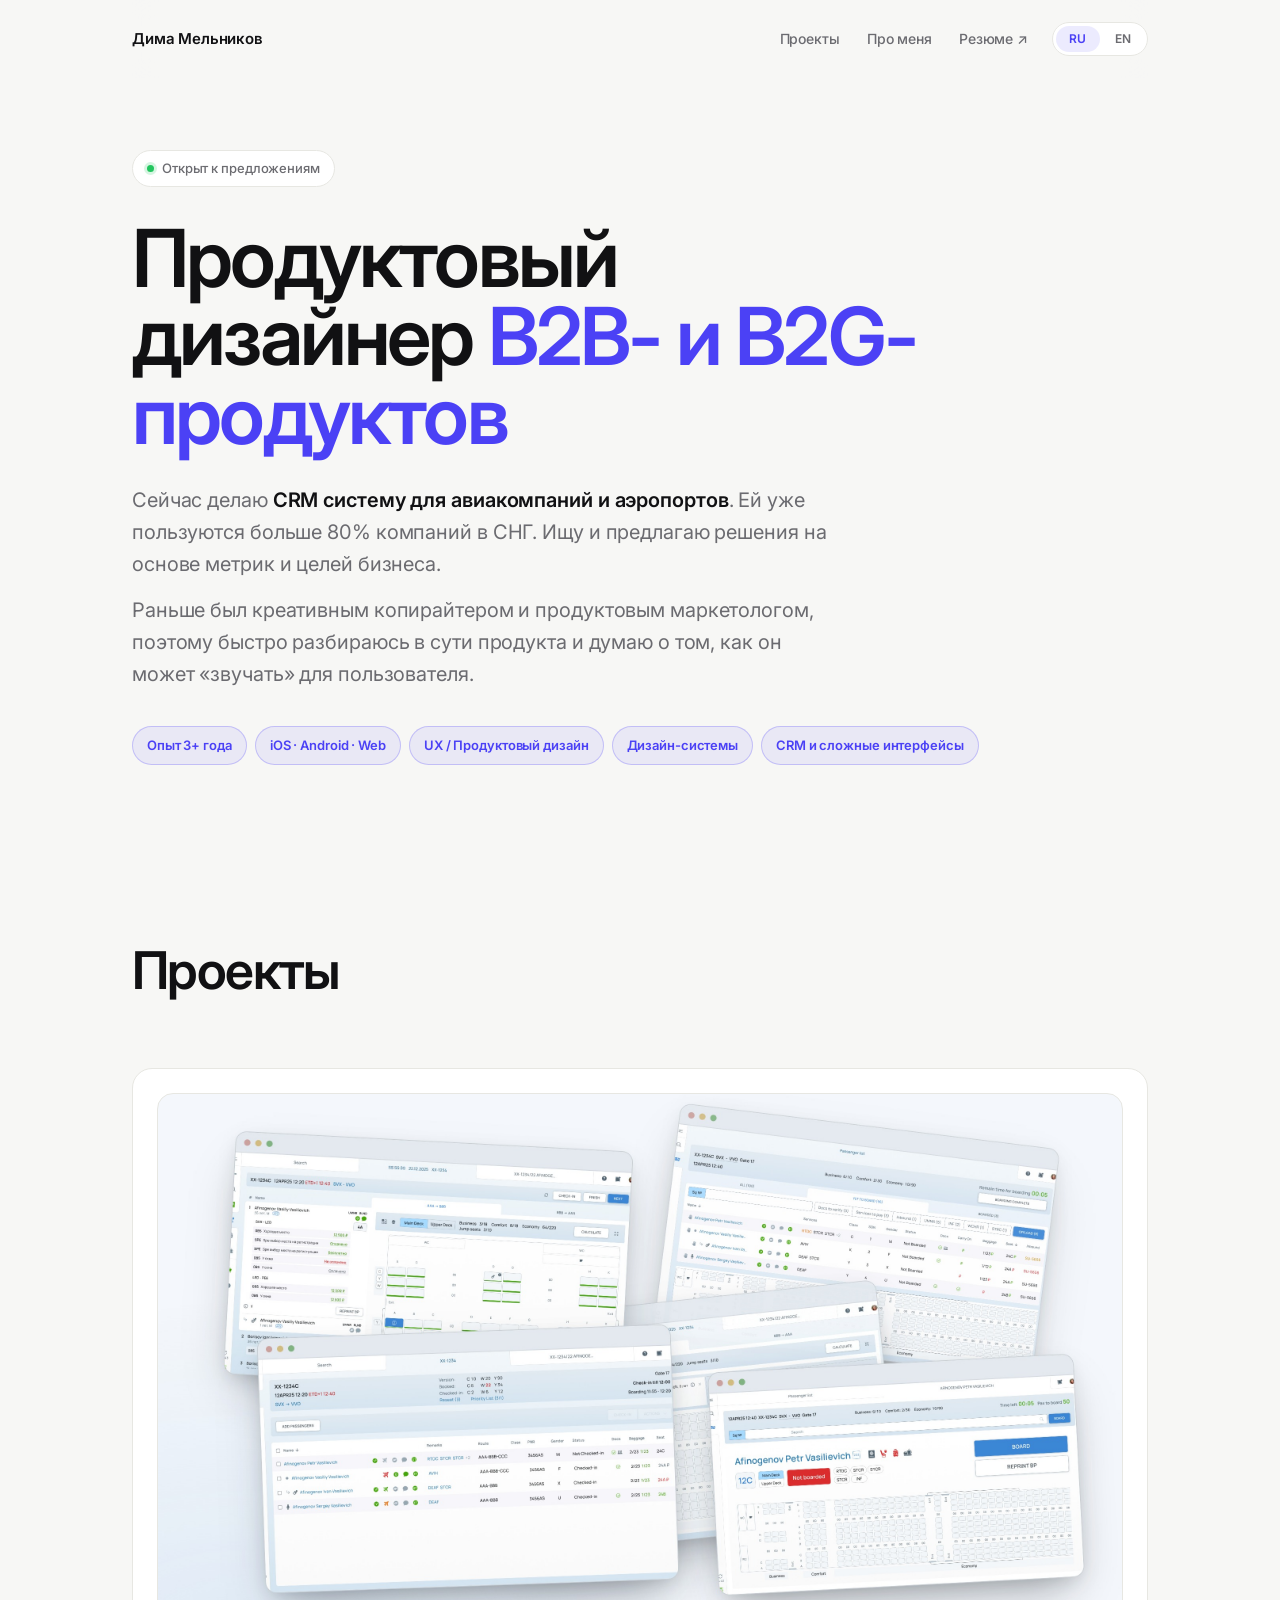
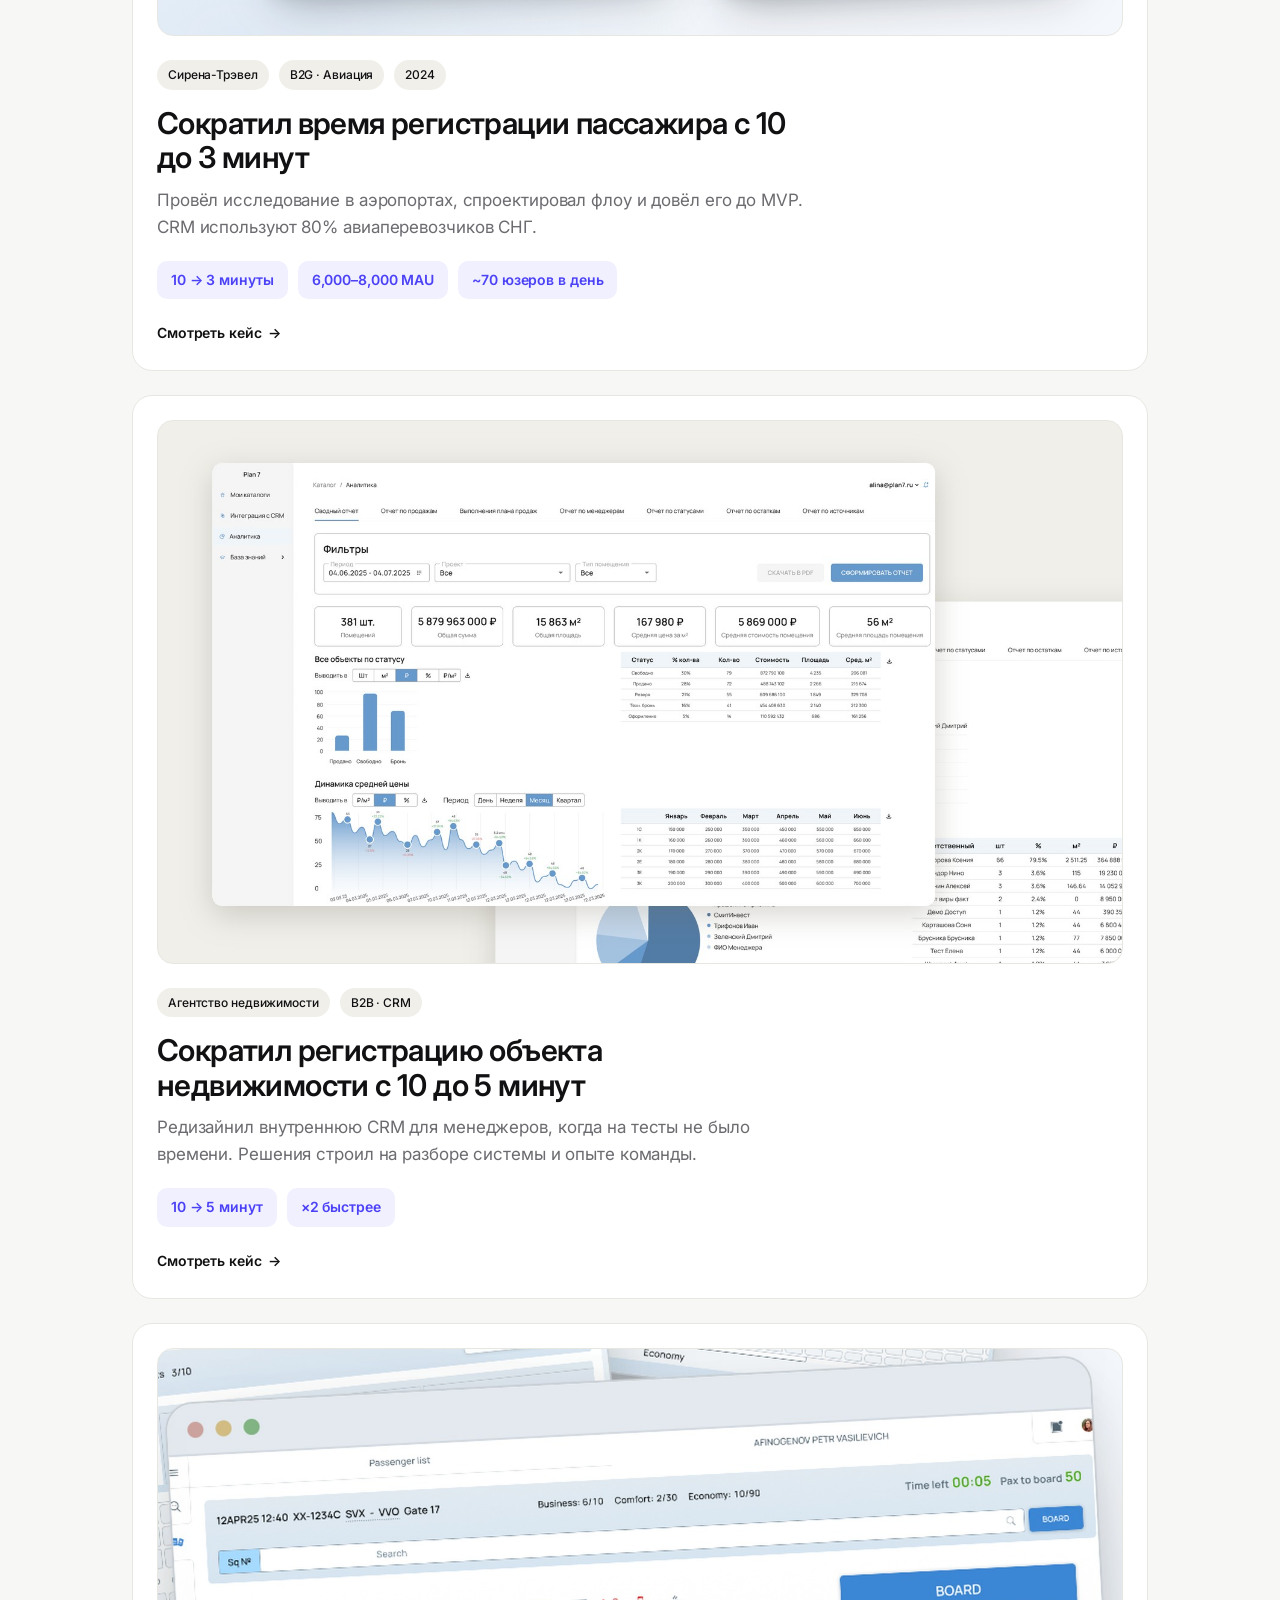
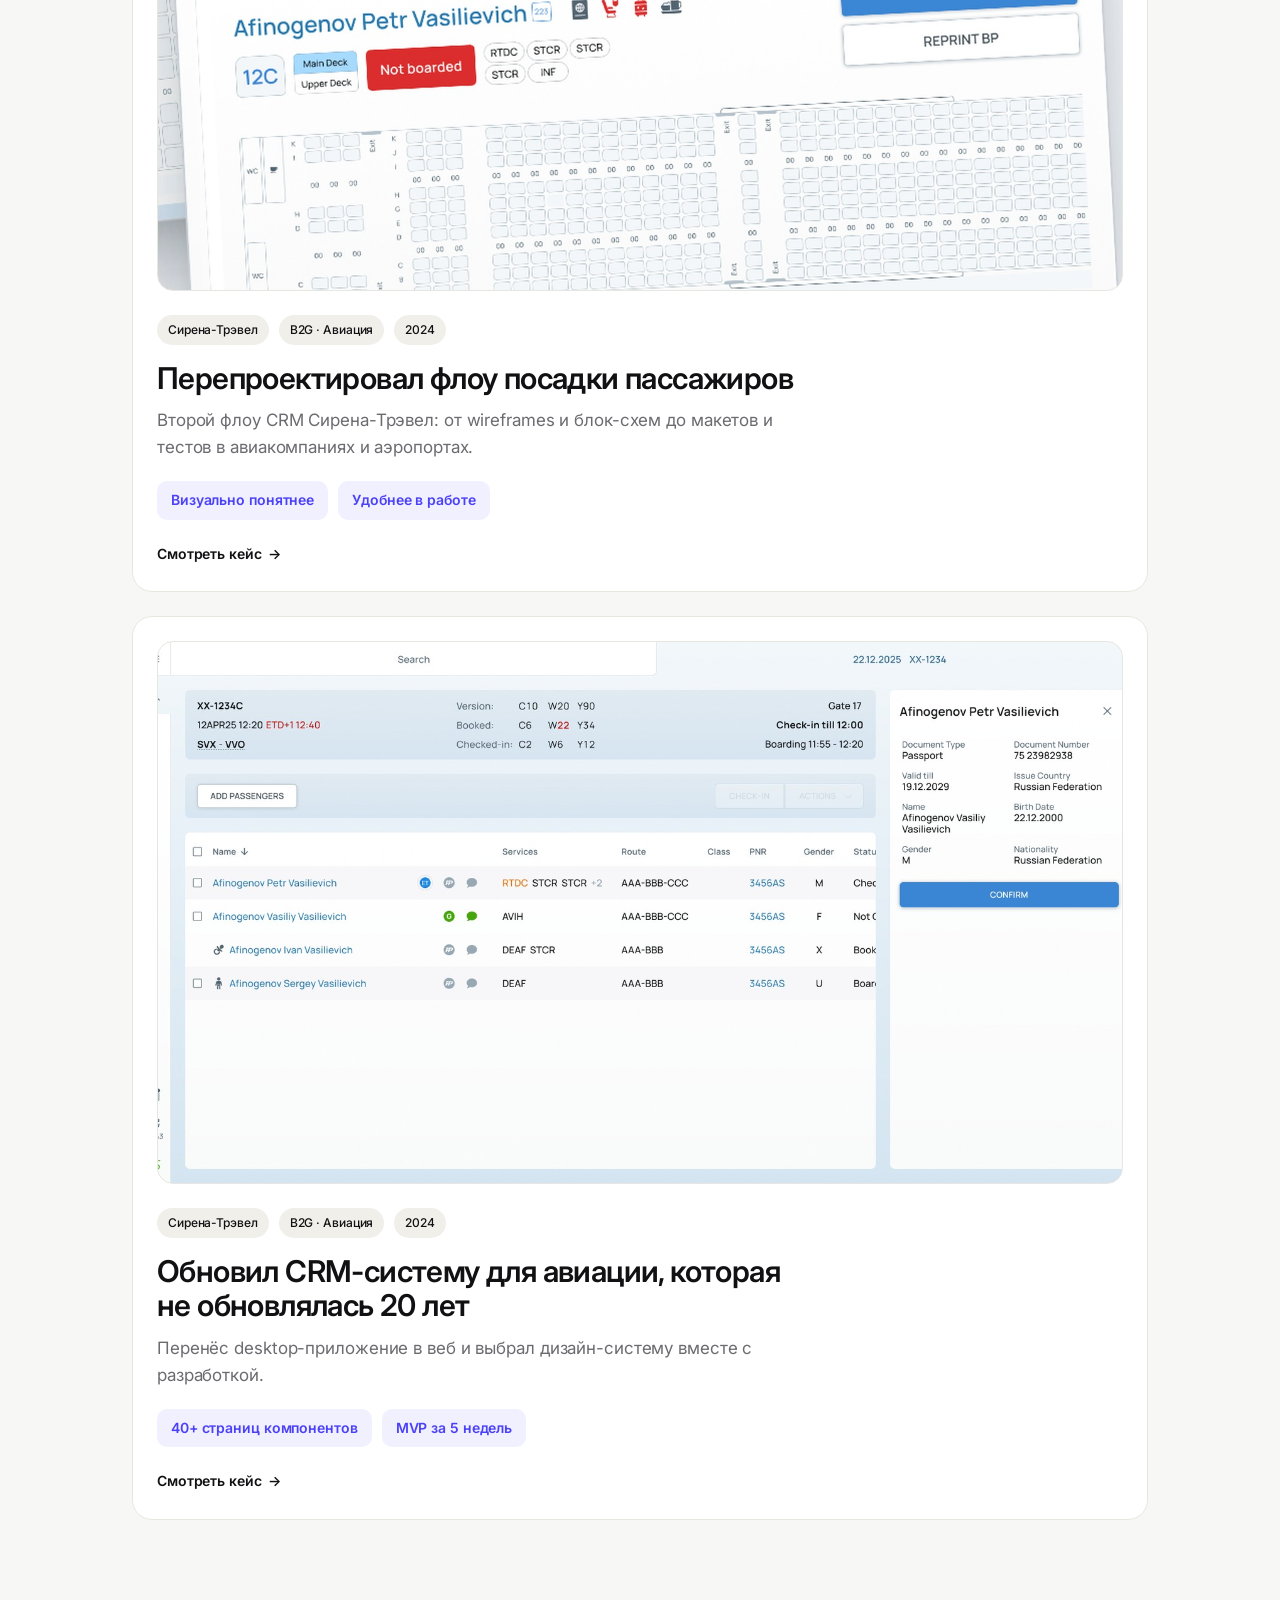
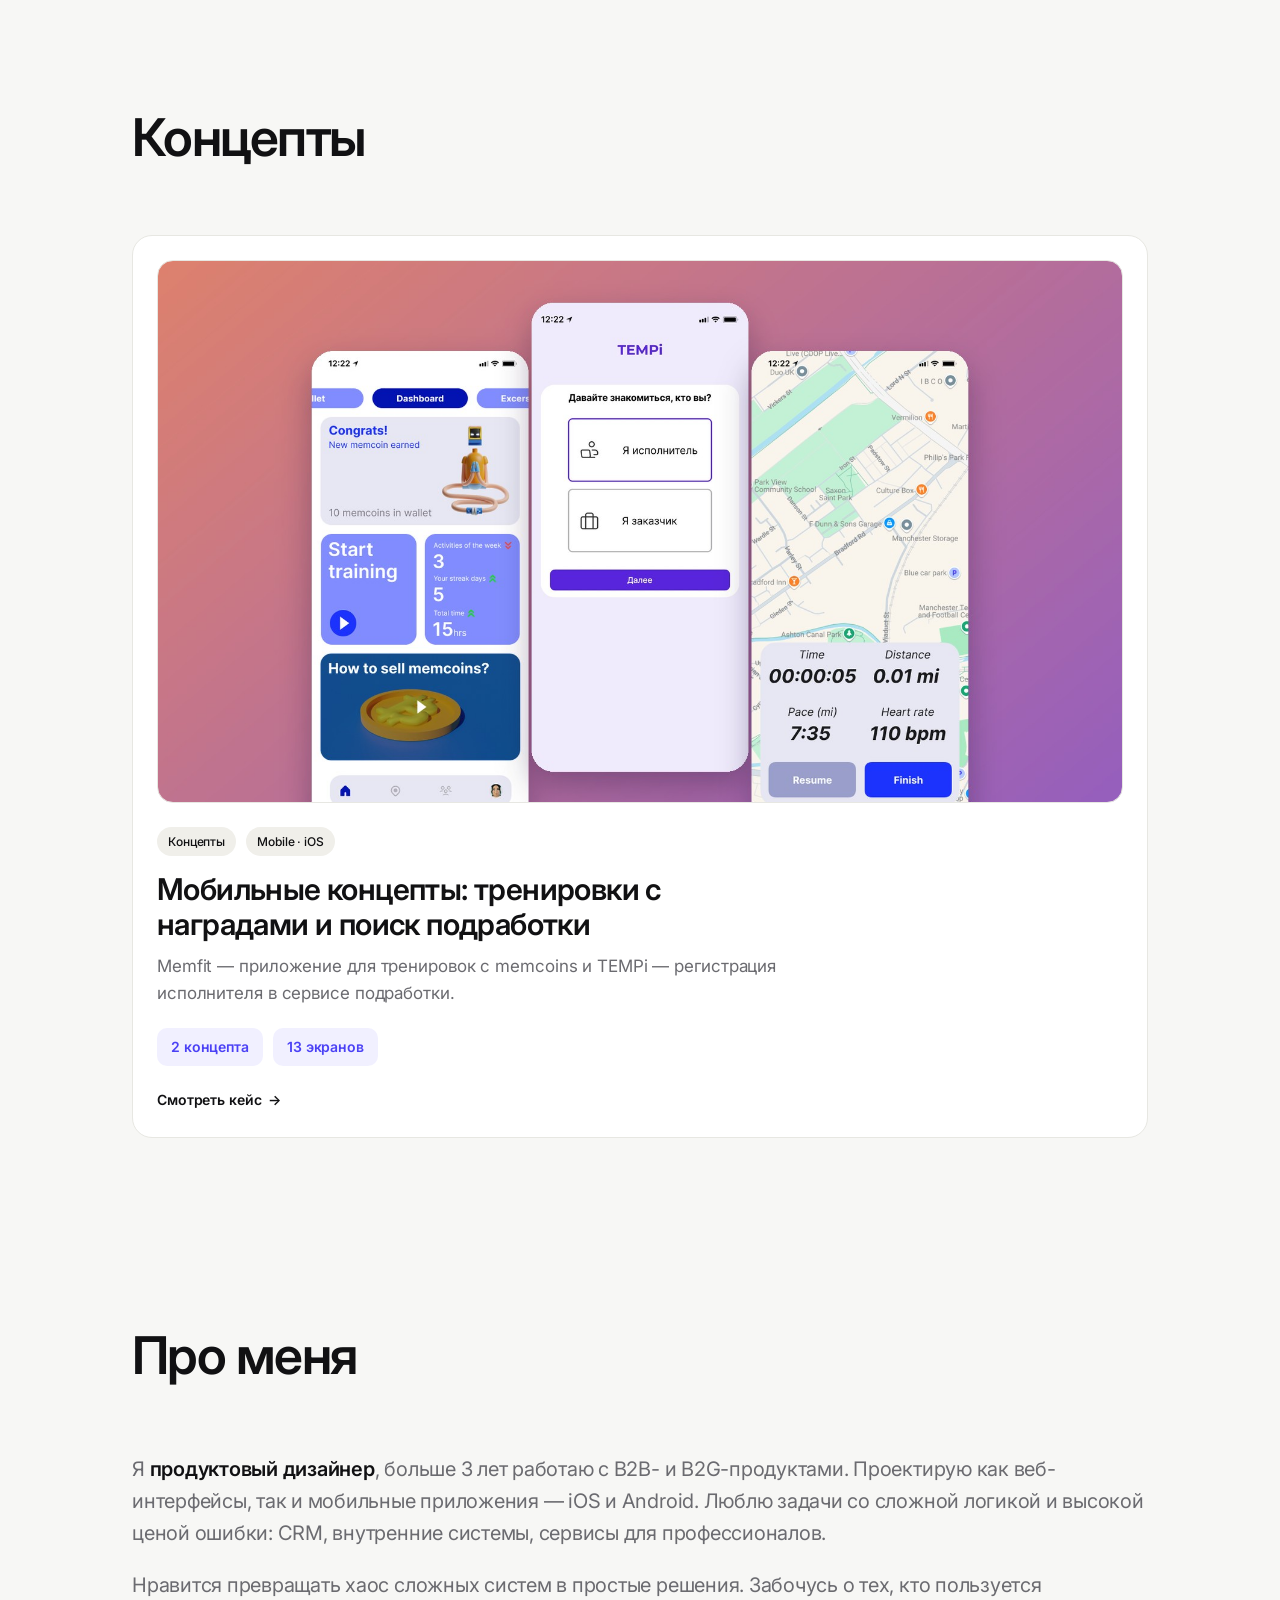
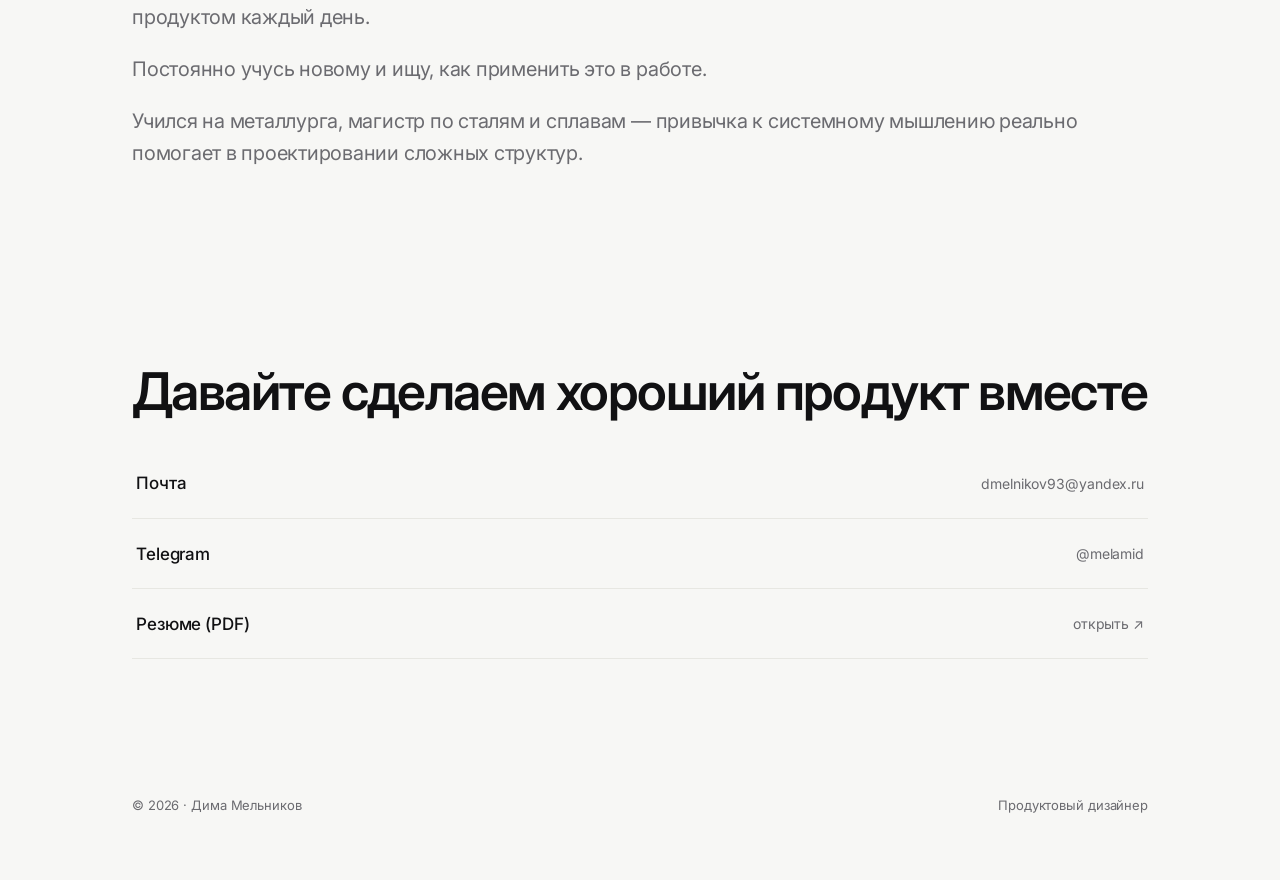
==== commit ec12e2ec: "Add files via upload" ====
--- a/index.html
+++ b/index.html
@@ -111,19 +111,27 @@
   </div>
 </section>
 
-<!-- ================= КОНЦЕПТЫ (временно отключено, пока нет картинок)
+<!-- ================= КОНЦЕПТЫ ================= -->
 <section id="concepts">
   <div class="wrap">
     <div class="sec-head"><h2 data-i18n="sec_concepts">Концепты</h2></div>
-    <p class="concepts-lead" data-i18n="concepts_lead">Идеи и эксперименты вне рабочих проектов.</p>
-    <div class="concept-grid">
-      <a class="concept" href="concept-1.jpg" target="_blank" rel="noopener"><img src="concept-1.jpg" alt="" loading="lazy"></a>
-      <a class="concept" href="concept-2.jpg" target="_blank" rel="noopener"><img src="concept-2.jpg" alt="" loading="lazy"></a>
-      <a class="concept" href="concept-3.jpg" target="_blank" rel="noopener"><img src="concept-3.jpg" alt="" loading="lazy"></a>
-    </div>
-  </div>
-</section>
-================= КОНЦЕПТЫ ================= -->
+    <div class="cards">
+      <a class="case-card" href="case-mobile.html">
+        <div class="cover" style="--cover: url('cover-mobile.jpg')"></div>
+        <div class="case-card-body">
+          <div class="case-meta"><span class="tag" data-i18n="c5_tag1">Концепты</span><span class="tag" data-i18n="c5_tag2">Mobile · iOS</span></div>
+          <h3 data-i18n="c5_title">Мобильные концепты: тренировки с наградами и поиск подработки</h3>
+          <p class="blurb" data-i18n="c5_blurb">Memfit — приложение для тренировок с memcoins и TEMPi — регистрация исполнителя в сервисе подработки.</p>
+          <div class="result-inline">
+            <span class="res" data-i18n="c5_res1">2 концепта</span>
+            <span class="res" data-i18n="c5_res2">13 экранов</span>
+          </div>
+          <span class="case-link"><span data-i18n="case_link">Смотреть кейс</span> <span class="arrow">→</span></span>
+        </div>
+      </a>
+    </div>
+  </div>
+</section>
 
 <!-- ================= ЧТО ЕЩЁ УМЕЮ ================= -->
 <!-- ================= ПРО МЕНЯ ================= -->
@@ -204,8 +212,13 @@
   c4_blurb: {ru:"Перенёс desktop-приложение в веб и выбрал дизайн-систему вместе с разработкой.", en:"Moved a desktop application to the web and chose the design system together with engineering."},
   c4_res1: {ru:"40+ страниц компонентов", en:"40+ pages of components"},
   c4_res2: {ru:"MVP за 5 недель", en:"MVP in 5 weeks"},
+  c5_tag1: {ru:"Концепты", en:"Concepts"},
+  c5_tag2: {ru:"Mobile · iOS", en:"Mobile · iOS"},
+  c5_title: {ru:"Мобильные концепты: тренировки с наградами и поиск подработки", en:"Mobile concepts: workouts with rewards and a job search"},
+  c5_blurb: {ru:"Memfit — приложение для тренировок с memcoins и TEMPi — регистрация исполнителя в сервисе подработки.", en:"Memfit, a workout app with memcoins, and TEMPi, worker sign-up in a part-time job service."},
+  c5_res1: {ru:"2 концепта", en:"2 concepts"},
+  c5_res2: {ru:"13 экранов", en:"13 screens"},
   sec_concepts: {ru:"Концепты", en:"Concepts"},
-  concepts_lead: {ru:"Идеи и эксперименты вне рабочих проектов.", en:"Ideas and experiments outside of client work."},
   case_link: {ru:"Смотреть кейс", en:"View case"},
   sec_about: {ru:"Про меня", en:"About me"},
   about_p1: {ru:'Я <strong>продуктовый дизайнер</strong>, больше 3 лет работаю с B2B- и B2G-продуктами. Проектирую как веб-интерфейсы, так и мобильные приложения — iOS и Android. Люблю задачи со сложной логикой и высокой ценой ошибки: CRM, внутренние системы, сервисы для профессионалов.', en:"I'm a <strong>product designer</strong> with more than 3 years working on B2B and B2G products. I design both web interfaces and mobile apps, iOS and Android. I love problems with complex logic and a high cost of error: CRM systems, internal tools, services built for professionals."},
--- a/styles.css
+++ b/styles.css
@@ -214,3 +214,11 @@
 .concept{display:block;border:1px solid var(--line);border-radius:20px;overflow:hidden;background:var(--paper);transition:border-color .2s,transform .2s}
 .concept:hover{border-color:var(--accent);transform:translateY(-2px)}
 .concept img{display:block;width:100%;height:auto}
+
+/* ---------- мобильные экраны ---------- */
+.phone-grid{display:grid;grid-template-columns:repeat(4,1fr);gap:28px 24px;margin:8px 0 40px}
+.phone{margin:0}
+.phone img{display:block;width:100%;height:auto;border-radius:22px;border:1px solid var(--line)}
+.phone figcaption{margin-top:12px;font-size:14px;line-height:1.4}
+.phone-grid.cols-5{grid-template-columns:repeat(5,1fr);gap:28px 18px}
+@media(max-width:900px){.phone-grid,.phone-grid.cols-5{grid-template-columns:repeat(2,1fr)}}
